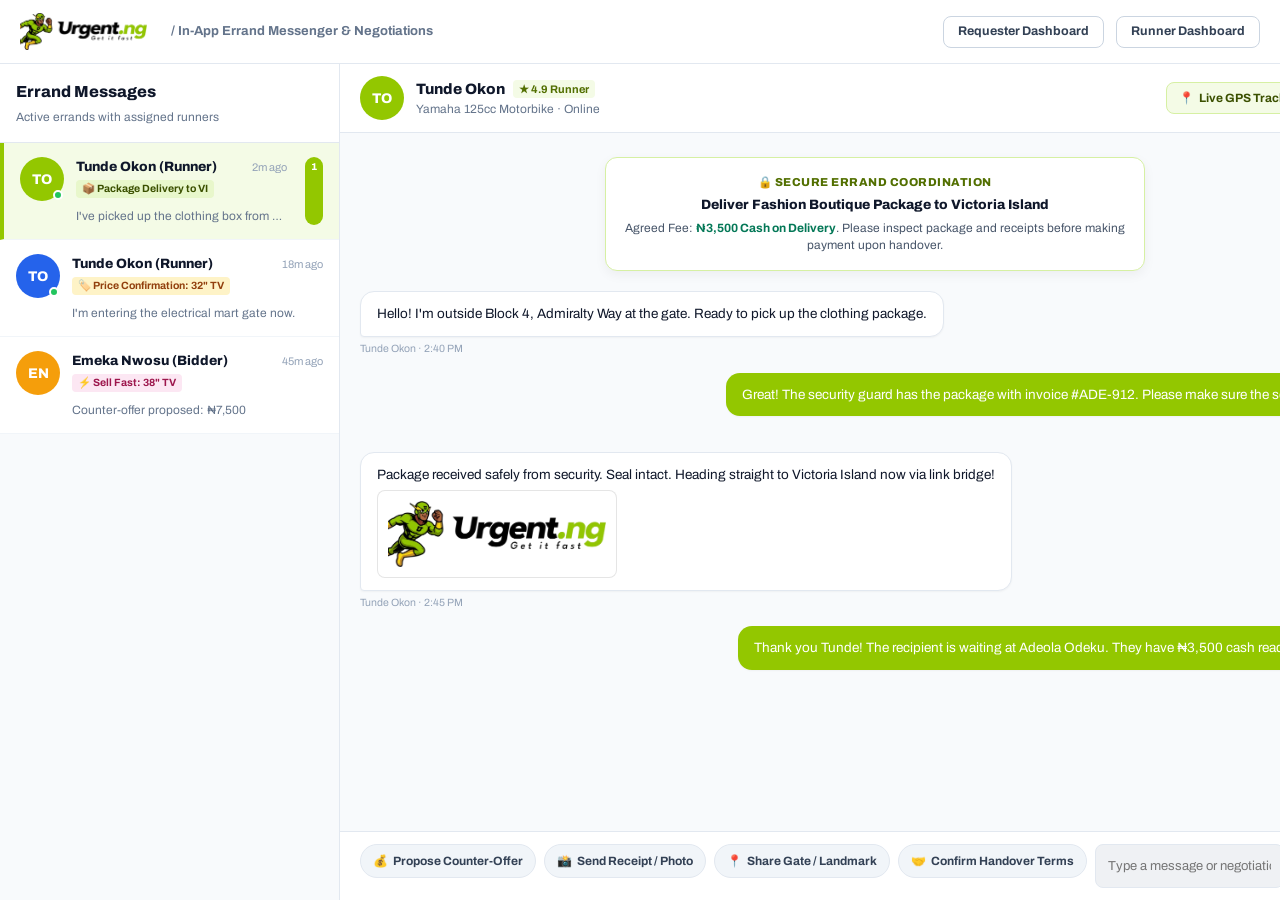
==== chat.html @ 6aa28e44 "feat(phase-3): implement in-app errand chat, counter-offers negotiation, and sponsored boost monetiz" ====
<!DOCTYPE html>
<html lang="en">
<head>
  <meta charset="UTF-8">
  <meta name="viewport" content="width=device-width, initial-scale=1.0">
  <title>Errand Chat & Negotiations — Urgent.ng | Contextual Messaging</title>
  <meta name="description" content="In-app messaging between requesters and verified runners for price agreements, counter-offers, receipt sharing, and secure coordination.">
  <link rel="preconnect" href="https://fonts.googleapis.com">
  <link rel="preconnect" href="https://fonts.gstatic.com" crossorigin>
  <link href="https://fonts.googleapis.com/css2?family=Archivo:ital,wght@0,300;0,400;0,500;0,600;0,700;0,800;1,400;1,600&display=swap" rel="stylesheet">
  <link rel="stylesheet" href="styles.css?v=2.5">
  <link rel="icon" type="image/svg+xml" href="favicon.svg">
  <link rel="alternate icon" type="image/x-icon" href="favicon.ico">
  <style>
    body {
      background-color: #f1f5f9;
      min-height: 100vh;
      display: flex;
      flex-direction: column;
      font-family: var(--font-family-primary, 'Archivo', sans-serif);
      color: #0f172a;
      overflow: hidden;
    }

    /* Top Nav */
    .chat-nav-header {
      background: #ffffff;
      border-bottom: 1px solid #e2e8f0;
      height: 64px;
      display: flex;
      align-items: center;
      padding: 0 20px;
      justify-content: space-between;
      flex-shrink: 0;
      z-index: 50;
    }

    /* Main Chat Layout */
    .chat-layout {
      display: grid;
      grid-template-columns: 340px 1fr 340px;
      height: calc(100vh - 64px);
      background: #ffffff;
      overflow: hidden;
    }

    @media (max-width: 1100px) {
      .chat-layout {
        grid-template-columns: 320px 1fr;
      }
      .chat-detail-sidebar {
        display: none;
      }
    }

    @media (max-width: 768px) {
      .chat-layout {
        grid-template-columns: 1fr;
      }
      .chat-conv-sidebar {
        display: none;
      }
      .chat-conv-sidebar.mobile-open {
        display: flex;
        position: fixed;
        inset: 64px 0 0 0;
        z-index: 100;
        background: #ffffff;
      }
    }

    /* Left Sidebar: Conversations */
    .chat-conv-sidebar {
      border-right: 1px solid #e2e8f0;
      background: #f8fafc;
      display: flex;
      flex-direction: column;
      overflow-y: auto;
    }
    .conv-header {
      padding: 16px;
      border-bottom: 1px solid #e2e8f0;
      background: #ffffff;
    }
    .conv-item {
      padding: 14px 16px;
      border-bottom: 1px solid #f1f5f9;
      cursor: pointer;
      display: flex;
      gap: 12px;
      transition: background 0.15s ease;
      background: #ffffff;
      position: relative;
    }
    .conv-item:hover {
      background: #f8fafc;
    }
    .conv-item.active {
      background: #f4fbe6;
      border-left: 4px solid #93c700;
    }
    .conv-avatar {
      width: 44px;
      height: 44px;
      border-radius: 50%;
      background: #93c700;
      color: #ffffff;
      font-weight: 800;
      font-size: 14px;
      display: flex;
      align-items: center;
      justify-content: center;
      flex-shrink: 0;
      position: relative;
    }
    .conv-online-dot {
      position: absolute;
      bottom: 1px;
      right: 1px;
      width: 10px;
      height: 10px;
      border-radius: 50%;
      background: #22c55e;
      border: 2px solid #ffffff;
    }
    .conv-info {
      flex: 1;
      min-width: 0;
    }
    .conv-top-row {
      display: flex;
      align-items: center;
      justify-content: space-between;
      margin-bottom: 3px;
    }
    .conv-name {
      font-size: 13.5px;
      font-weight: 800;
      color: #0f172a;
    }
    .conv-time {
      font-size: 11px;
      color: #94a3b8;
    }
    .conv-errand-badge {
      font-size: 10.5px;
      color: #3b5000;
      background: #e8f7cb;
      font-weight: 700;
      padding: 1px 6px;
      border-radius: 4px;
      display: inline-block;
      margin-bottom: 3px;
      max-width: 100%;
      white-space: nowrap;
      overflow: hidden;
      text-overflow: ellipsis;
    }
    .conv-preview {
      font-size: 12px;
      color: #64748b;
      white-space: nowrap;
      overflow: hidden;
      text-overflow: ellipsis;
    }
    .conv-unread-pill {
      background: #93c700;
      color: #ffffff;
      font-size: 10px;
      font-weight: 800;
      padding: 2px 6px;
      border-radius: 999px;
      margin-left: 6px;
    }

    /* Center Column: Active Chat Feed */
    .chat-feed-col {
      display: flex;
      flex-direction: column;
      height: 100%;
      background: #ffffff;
      position: relative;
    }
    .chat-feed-header {
      padding: 12px 20px;
      border-bottom: 1px solid #e2e8f0;
      display: flex;
      align-items: center;
      justify-content: space-between;
      background: #ffffff;
      flex-shrink: 0;
    }
    .chat-user-header {
      display: flex;
      align-items: center;
      gap: 12px;
    }

    .chat-messages-scroll {
      flex: 1;
      padding: 20px;
      overflow-y: auto;
      display: flex;
      flex-direction: column;
      gap: 16px;
      background: #f8fafc;
    }

    /* Message Bubbles */
    .msg-group {
      display: flex;
      flex-direction: column;
      max-width: 72%;
    }
    .msg-group.incoming {
      align-self: flex-start;
    }
    .msg-group.outgoing {
      align-self: flex-end;
    }
    .msg-bubble {
      padding: 12px 16px;
      border-radius: 14px;
      font-size: 13.5px;
      line-height: 1.45;
      position: relative;
      box-shadow: 0 1px 2px rgba(0,0,0,0.04);
    }
    .msg-group.incoming .msg-bubble {
      background: #ffffff;
      color: #0f172a;
      border: 1px solid #e2e8f0;
      border-bottom-left-radius: 4px;
    }
    .msg-group.outgoing .msg-bubble {
      background: #93c700;
      color: #ffffff;
      border-bottom-right-radius: 4px;
    }
    .msg-meta {
      font-size: 10.5px;
      color: #94a3b8;
      margin-top: 4px;
      display: flex;
      align-items: center;
      gap: 4px;
    }
    .msg-group.outgoing .msg-meta {
      align-self: flex-end;
      color: #64748b;
    }

    /* Special Chat Cards: Price Agreement / Counter Offer */
    .chat-action-card {
      background: #ffffff;
      border: 1.5px solid #d6f0a3;
      border-radius: 12px;
      padding: 16px;
      box-shadow: 0 4px 12px rgba(0,0,0,0.05);
      margin: 4px 0;
    }
    .counter-offer-box {
      background: #fffbeb;
      border: 1.5px solid #fde68a;
      border-radius: 12px;
      padding: 16px;
      margin: 4px 0;
    }

    /* Image Attachment */
    .chat-img-attachment {
      max-width: 240px;
      border-radius: 8px;
      cursor: pointer;
      margin-top: 6px;
      border: 1px solid rgba(0,0,0,0.1);
    }

    /* Chat Input Bar */
    .chat-input-bar {
      border-top: 1px solid #e2e8f0;
      padding: 12px 20px;
      background: #ffffff;
      flex-shrink: 0;
    }
    .quick-actions-bar {
      display: flex;
      gap: 8px;
      margin-bottom: 8px;
      overflow-x: auto;
      padding-bottom: 2px;
    }
    .quick-chip-btn {
      background: #f1f5f9;
      border: 1px solid #e2e8f0;
      padding: 5px 12px;
      border-radius: 999px;
      font-size: 12px;
      font-weight: 700;
      color: #334155;
      cursor: pointer;
      display: inline-flex;
      align-items: center;
      gap: 5px;
      white-space: nowrap;
      transition: all 0.15s ease;
      font-family: inherit;
    }
    .quick-chip-btn:hover {
      background: #e8f7cb;
      color: #3b5000;
      border-color: #d6f0a3;
    }
    .input-compose-row {
      display: flex;
      align-items: center;
      gap: 10px;
    }
    .chat-text-input {
      flex: 1;
      height: 44px;
      background: #f8fafc;
      border: 1px solid #e2e8f0;
      border-radius: 10px;
      padding: 0 16px;
      font-size: 13.5px;
      outline: none;
      font-family: inherit;
      color: #0f172a;
    }
    .chat-text-input:focus {
      border-color: #93c700;
      background: #ffffff;
    }
    .chat-send-btn {
      height: 44px;
      padding: 0 18px;
      background: #93c700;
      color: #ffffff;
      border: none;
      border-radius: 10px;
      font-weight: 800;
      font-size: 14px;
      cursor: pointer;
      display: flex;
      align-items: center;
      gap: 6px;
    }

    /* Right Column: Errand Details Drawer */
    .chat-detail-sidebar {
      border-left: 1px solid #e2e8f0;
      background: #ffffff;
      padding: 20px;
      overflow-y: auto;
      display: flex;
      flex-direction: column;
      gap: 18px;
    }

    /* Modals */
    .c-modal-backdrop {
      position: fixed;
      top: 0; left: 0;
      width: 100vw; height: 100vh;
      background: rgba(15, 23, 42, 0.65);
      backdrop-filter: blur(4px);
      display: none;
      align-items: center;
      justify-content: center;
      z-index: 1000;
      padding: 16px;
    }
    .c-modal-backdrop.active {
      display: flex;
    }
    .c-modal-dialog {
      background: #ffffff;
      border-radius: 16px;
      width: 100%;
      max-width: 480px;
      padding: 26px;
      box-shadow: 0 25px 50px -12px rgba(0, 0, 0, 0.25);
      animation: modalFadeIn 0.2s ease;
    }
    @keyframes modalFadeIn {
      from { opacity: 0; transform: translateY(12px) scale(0.98); }
      to { opacity: 1; transform: translateY(0) scale(1); }
    }

    /* Toast */
    .toast-box {
      position: fixed;
      bottom: 24px; right: 24px;
      background: #0f172a;
      color: #ffffff;
      padding: 14px 20px;
      border-radius: 10px;
      box-shadow: 0 10px 25px rgba(0,0,0,0.2);
      font-size: 13.5px;
      font-weight: 600;
      z-index: 2000;
      display: none;
      align-items: center;
      gap: 10px;
    }
    .toast-box.show { display: flex; }
  </style>
</head>
<body>

  <!-- ================= TOP HEADER ================= -->
  <header class="chat-nav-header">
    <div style="display:flex; align-items:center; gap:24px;">
      <a href="index.html" class="brand-logo" style="text-decoration:none; display:flex; align-items:center;">
        <img src="assets/logo.png" alt="Urgent.ng - Get it fast" class="brand-logo-img" style="height:38px; max-width:150px; object-fit:contain;">
      </a>
      <span style="font-size:13px; font-weight:700; color:#64748b;" class="hide-mobile">
        / In-App Errand Messenger & Negotiations
      </span>
    </div>

    <div style="display:flex; align-items:center; gap:12px;">
      <a href="requester-dashboard.html" class="btn btn-secondary btn-sm" style="background:#ffffff; border:1px solid #cbd5e1; color:#334155; padding:7px 14px; border-radius:8px; font-weight:700; text-decoration:none; font-size:12.5px;">
        Requester Dashboard
      </a>
      <a href="runner-dashboard.html" class="btn btn-secondary btn-sm" style="background:#ffffff; border:1px solid #cbd5e1; color:#334155; padding:7px 14px; border-radius:8px; font-weight:700; text-decoration:none; font-size:12.5px;">
        Runner Dashboard
      </a>
    </div>
  </header>

  <!-- ================= MAIN CHAT LAYOUT ================= -->
  <div class="chat-layout">
    
    <!-- LEFT SIDEBAR: CONVERSATION LIST -->
    <aside class="chat-conv-sidebar" id="convSidebar">
      <div class="conv-header">
        <h2 style="font-size:16px; font-weight:800; color:#0f172a; margin:0 0 4px;">Errand Messages</h2>
        <div style="font-size:12px; color:#64748b;">Active errands with assigned runners</div>
      </div>

      <!-- Conv 1 (Active Delivery) -->
      <div class="conv-item active" onclick="switchConversation(1, this)">
        <div class="conv-avatar">
          TO
          <span class="conv-online-dot"></span>
        </div>
        <div class="conv-info">
          <div class="conv-top-row">
            <span class="conv-name">Tunde Okon (Runner)</span>
            <span class="conv-time">2m ago</span>
          </div>
          <div class="conv-errand-badge">📦 Package Delivery to VI</div>
          <div class="conv-preview">I've picked up the clothing box from Admiralty Way.</div>
        </div>
        <span class="conv-unread-pill">1</span>
      </div>

      <!-- Conv 2 (Price Confirmation) -->
      <div class="conv-item" onclick="switchConversation(2, this)">
        <div class="conv-avatar" style="background:#2563eb;">
          TO
          <span class="conv-online-dot"></span>
        </div>
        <div class="conv-info">
          <div class="conv-top-row">
            <span class="conv-name">Tunde Okon (Runner)</span>
            <span class="conv-time">18m ago</span>
          </div>
          <div class="conv-errand-badge" style="background:#fef3c7; color:#92400e;">🏷️ Price Confirmation: 32" TV</div>
          <div class="conv-preview">I'm entering the electrical mart gate now.</div>
        </div>
      </div>

      <!-- Conv 3 (Sell Fast Negotiation) -->
      <div class="conv-item" onclick="switchConversation(3, this)">
        <div class="conv-avatar" style="background:#f59e0b;">
          EN
        </div>
        <div class="conv-info">
          <div class="conv-top-row">
            <span class="conv-name">Emeka Nwosu (Bidder)</span>
            <span class="conv-time">45m ago</span>
          </div>
          <div class="conv-errand-badge" style="background:#fce7f3; color:#9d174d;">⚡ Sell Fast: 38" TV</div>
          <div class="conv-preview">Counter-offer proposed: ₦7,500</div>
        </div>
      </div>
    </aside>

    <!-- CENTER COLUMN: ACTIVE CHAT THREAD -->
    <section class="chat-feed-col">
      <!-- Chat Header -->
      <div class="chat-feed-header">
        <div class="chat-user-header">
          <div class="conv-avatar" id="activeChatAvatar">TO</div>
          <div>
            <div style="display:flex; align-items:center; gap:8px;">
              <h3 style="font-size:15px; font-weight:800; color:#0f172a; margin:0;" id="activeChatName">Tunde Okon</h3>
              <span style="font-size:11px; background:#f4fbe6; color:#526f00; font-weight:700; padding:1px 6px; border-radius:4px;">★ 4.9 Runner</span>
            </div>
            <div style="font-size:12px; color:#64748b;" id="activeChatSub">Yamaha 125cc Motorbike · Online</div>
          </div>
        </div>

        <div style="display:flex; align-items:center; gap:8px;">
          <a href="track-errand.html?id=URG-8492-LG&title=Deliver%20Fashion%20Boutique%20Package" target="_blank" class="btn btn-secondary btn-sm" style="background:#f4fbe6; border:1px solid #d6f0a3; color:#3b5000; padding:6px 12px; border-radius:8px; font-size:12px; font-weight:700; text-decoration:none; display:flex; align-items:center; gap:5px;">
            <span>📍</span> Live GPS Tracking
          </a>
          <a href="tel:08085559182" class="btn btn-secondary btn-sm" style="background:#ffffff; border:1px solid #cbd5e1; color:#0f172a; padding:6px 12px; border-radius:8px; font-size:12px; font-weight:700; text-decoration:none;">
            📞 Call
          </a>
        </div>
      </div>

      <!-- Messages Stream -->
      <div class="chat-messages-scroll" id="chatMessagesStream">
        
        <!-- System Welcome & Terms Card -->
        <div class="chat-action-card" style="align-self:center; width:100%; max-width:540px; text-align:center;">
          <div style="font-size:11.5px; font-weight:800; text-transform:uppercase; color:#526f00; letter-spacing:0.5px; margin-bottom:4px;">
            🔒 Secure Errand Coordination
          </div>
          <div style="font-size:13.5px; font-weight:800; color:#0f172a; margin-bottom:4px;" id="streamErrandTitle">
            Deliver Fashion Boutique Package to Victoria Island
          </div>
          <div style="font-size:12px; color:#475569; line-height:1.45;">
            Agreed Fee: <strong style="color:#047857;">₦3,500 Cash on Delivery</strong>. Please inspect package and receipts before making payment upon handover.
          </div>
        </div>

        <!-- Incoming Message -->
        <div class="msg-group incoming">
          <div class="msg-bubble">
            Hello! I'm outside Block 4, Admiralty Way at the gate. Ready to pick up the clothing package.
          </div>
          <span class="msg-meta">Tunde Okon · 2:40 PM</span>
        </div>

        <!-- Outgoing Message -->
        <div class="msg-group outgoing">
          <div class="msg-bubble">
            Great! The security guard has the package with invoice #ADE-912. Please make sure the seal isn't broken.
          </div>
          <span class="msg-meta">You · 2:42 PM · ✓✓</span>
        </div>

        <!-- Incoming Photo Proof Message -->
        <div class="msg-group incoming">
          <div class="msg-bubble">
            Package received safely from security. Seal intact. Heading straight to Victoria Island now via link bridge!
            <br>
            <img src="assets/logo.png" alt="Package proof" class="chat-img-attachment" style="background:#ffffff; padding:10px;" onclick="showToast('Viewing verified item photo proof')">
          </div>
          <span class="msg-meta">Tunde Okon · 2:45 PM</span>
        </div>

        <!-- Outgoing Confirmation -->
        <div class="msg-group outgoing">
          <div class="msg-bubble">
            Thank you Tunde! The recipient is waiting at Adeola Odeku. They have ₦3,500 cash ready for handover.
          </div>
          <span class="msg-meta">You · 2:46 PM · ✓✓</span>
        </div>

      </div>

      <!-- Input Bar & Quick Actions -->
      <div class="chat-input-bar">
        <div class="quick-actions-bar">
          <button type="button" class="quick-chip-btn" onclick="openCounterOfferModal()">
            <span>💰</span> Propose Counter-Offer
          </button>
          <button type="button" class="quick-chip-btn" onclick="sendQuickPhoto()">
            <span>📸</span> Send Receipt / Photo
          </button>
          <button type="button" class="quick-chip-btn" onclick="sendQuickLocation()">
            <span>📍</span> Share Gate / Landmark
          </button>
          <button type="button" class="quick-chip-btn" onclick="sendDirectPaymentTerms()">
            <span>🤝</span> Confirm Handover Terms
          </button>
        </div>

        <form class="input-compose-row" onsubmit="handleSendMessage(event)">
          <input type="text" id="chatTextInput" class="chat-text-input" placeholder="Type a message or negotiation note..." autocomplete="off">
          <button type="submit" class="chat-send-btn">
            <span>Send</span>
            <svg width="16" height="16" viewBox="0 0 24 24" fill="none" stroke="currentColor" stroke-width="2.5"><line x1="22" y1="2" x2="11" y2="13"></line><polygon points="22 2 15 22 11 13 2 9 22 2"></polygon></svg>
          </button>
        </form>
      </div>
    </section>

    <!-- RIGHT COLUMN: ERRAND DETAILS DRAWER -->
    <aside class="chat-detail-sidebar">
      <div>
        <div style="font-size:11px; font-weight:800; text-transform:uppercase; color:#94a3b8; letter-spacing:0.5px; margin-bottom:4px;">Errand Specifications</div>
        <h4 style="font-size:15px; font-weight:800; color:#0f172a; margin:0 0 10px;" id="sidebarErrandTitle">
          Deliver Fashion Boutique Package
        </h4>
        <div style="background:#f8fafc; border:1px solid #e2e8f0; border-radius:10px; padding:12px; font-size:12.5px; display:flex; flex-direction:column; gap:6px;">
          <div><strong>Origin:</strong> Block 4, Admiralty Way, Lekki 1</div>
          <div><strong>Destination:</strong> Adeola Odeku St, Victoria Island</div>
          <div><strong>Agreed Payout:</strong> <span style="color:#047857; font-weight:800;">₦3,500</span></div>
        </div>
      </div>

      <!-- Runner Safety Info -->
      <div style="background:#f4fbe6; border:1px solid #d6f0a3; border-radius:10px; padding:14px; font-size:12.5px; color:#3b5000;">
        <div style="font-weight:800; margin-bottom:4px;">🛡️ Runner Verification</div>
        <div>• Government ID Verified (NIN)</div>
        <div>• Live Facial Liveness Confirmed</div>
        <div>• Yamaha 125cc (Plate: KJA-482-XY)</div>
      </div>

      <!-- Direct Handover Terms -->
      <div style="border-top:1px solid #f1f5f9; padding-top:14px;">
        <h5 style="font-size:13px; font-weight:800; color:#0f172a; margin:0 0 6px;">Handover Checklist</h5>
        <ul style="font-size:12px; color:#475569; margin:0 0 16px; padding-left:16px; line-height:1.5;">
          <li>Inspect merchandise packaging</li>
          <li>Confirm item matches requester instructions</li>
          <li>Pay cash or transfer upon physical handover</li>
        </ul>

        <a href="requester-dashboard.html" class="btn btn-primary btn-block" style="background:#93c700; color:#ffffff; border:none; padding:10px; border-radius:8px; font-weight:800; font-size:13px; text-decoration:none; text-align:center;">
          Confirm Handover on Dashboard ➔
        </a>
      </div>
    </aside>

  </div>

  <!-- ================= COUNTER-OFFER MODAL ================= -->
  <div class="c-modal-backdrop" id="counterModalBackdrop" onclick="closeCounterModal(event)">
    <div class="c-modal-dialog" onclick="event.stopPropagation()">
      <div style="display:flex; justify-content:space-between; align-items:center; margin-bottom:14px;">
        <h3 style="font-size:17px; font-weight:800; color:#0f172a; margin:0;">Propose Counter-Offer</h3>
        <button type="button" onclick="closeCounterModal()" style="font-size:22px; color:#94a3b8; background:none; border:none; cursor:pointer;">&times;</button>
      </div>

      <p style="font-size:13px; color:#64748b; margin:0 0 16px;">
        Negotiate errand price with the runner. If accepted, the errand terms will be updated automatically.
      </p>

      <form onsubmit="submitCounterOffer(event)" style="display:flex; flex-direction:column; gap:14px;">
        <div>
          <label style="font-size:12px; font-weight:700; color:#1e293b; display:block; margin-bottom:6px;">Your Proposed Counter Price (₦) <span class="req">*</span></label>
          <input type="number" id="counterPriceInput" class="instant-input" value="3000" min="500" step="100" required>
        </div>

        <div>
          <label style="font-size:12px; font-weight:700; color:#1e293b; display:block; margin-bottom:6px;">Negotiation Note to Runner</label>
          <textarea id="counterNoteInput" class="instant-textarea" placeholder="e.g. Can we agree on ₦3,000 if pickup is delayed by 15 mins?..." rows="2"></textarea>
        </div>

        <button type="submit" class="btn btn-primary btn-block" style="background:#93c700; color:#ffffff; border:none; padding:12px; border-radius:8px; font-weight:800; font-size:14px; cursor:pointer;">
          Send Counter-Offer to Runner ➔
        </button>
      </form>
    </div>
  </div>

  <!-- Toast -->
  <div class="toast-box" id="chatToast">
    <span id="toastIcon">✓</span>
    <span id="toastMsg">Action completed successfully</span>
  </div>

  <!-- ================= SCRIPTS ================= -->
  <script>
    const convData = {
      1: {
        name: "Tunde Okon",
        avatar: "TO",
        sub: "Yamaha 125cc Motorbike · Online",
        errandTitle: "Deliver Fashion Boutique Package to Victoria Island",
        origin: "Block 4, Admiralty Way, Lekki 1",
        dest: "Adeola Odeku St, Victoria Island",
        price: "₦3,500"
      },
      2: {
        name: "Tunde Okon",
        avatar: "TO",
        sub: "At Alaba Market · Online",
        errandTitle: "Confirm price of 32 inche tv in Alaba market",
        origin: "Alaba International Market",
        dest: "Surulere, Lagos",
        price: "₦4,500"
      },
      3: {
        name: "Emeka Nwosu",
        avatar: "EN",
        sub: "Computer Village Specialist · Online",
        errandTitle: "Sell my flate screen 38 inches tv",
        origin: "Otigba Street, Ikeja",
        dest: "Magodo Phase 2",
        price: "₦8,000"
      }
    };

    function showToast(message, isSuccess = true) {
      const toast = document.getElementById('chatToast');
      const toastMsg = document.getElementById('toastMsg');
      const toastIcon = document.getElementById('toastIcon');
      toastMsg.textContent = message;
      toastIcon.textContent = isSuccess ? '✓' : 'ℹ️';
      toast.classList.add('show');
      setTimeout(() => {
        toast.classList.remove('show');
      }, 3500);
    }

    function switchConversation(id, element) {
      document.querySelectorAll('.conv-item').forEach(el => el.classList.remove('active'));
      if (element) element.classList.add('active');

      const data = convData[id];
      if (data) {
        document.getElementById('activeChatName').textContent = data.name;
        document.getElementById('activeChatAvatar').textContent = data.avatar;
        document.getElementById('activeChatSub').textContent = data.sub;
        document.getElementById('streamErrandTitle').textContent = data.errandTitle;
        document.getElementById('sidebarErrandTitle').textContent = data.errandTitle;
        showToast(`Switched conversation to: ${data.name}`);
      }
    }

    function handleSendMessage(e) {
      e.preventDefault();
      const input = document.getElementById('chatTextInput');
      const text = input.value.trim();
      if (!text) return;

      appendMessage(text, 'outgoing');
      input.value = '';

      // Auto reply simulation after 1.5 seconds
      setTimeout(() => {
        const replies = [
          "Noted! On it right away.",
          "Confirmed, I'll update you as soon as I arrive.",
          "Received! Thank you for the update.",
          "Understood, heading over to the drop-off now."
        ];
        const randomReply = replies[Math.floor(Math.random() * replies.length)];
        appendMessage(randomReply, 'incoming');
      }, 1500);
    }

    function appendMessage(text, type) {
      const stream = document.getElementById('chatMessagesStream');
      const group = document.createElement('div');
      group.className = 'msg-group ' + type;
      const now = new Date();
      const timeStr = now.toLocaleTimeString([], { hour: '2-digit', minute: '2-digit' });

      group.innerHTML = `
        <div class="msg-bubble">${text}</div>
        <span class="msg-meta">${type === 'outgoing' ? 'You' : 'Runner'} · ${timeStr} ${type === 'outgoing' ? '· ✓✓' : ''}</span>
      `;
      stream.appendChild(group);
      stream.scrollTop = stream.scrollHeight;
    }

    function sendQuickPhoto() {
      appendMessage("📸 [Photo Attachment]: Verified physical condition & store invoice captured.", 'outgoing');
      showToast('Photo proof sent to runner stream!');
    }

    function sendQuickLocation() {
      appendMessage("📍 [Landmark]: Salvation Bus Stop, by the white pharmacy building opposite total station.", 'outgoing');
      showToast('Landmark sent to runner!');
    }

    function sendDirectPaymentTerms() {
      const stream = document.getElementById('chatMessagesStream');
      const card = document.createElement('div');
      card.className = 'chat-action-card';
      card.style.alignSelf = 'center';
      card.style.width = '100%';
      card.style.maxWidth = '500px';
      card.innerHTML = `
        <div style="font-weight:800; color:#047857; margin-bottom:4px;">🤝 Agreed Direct Handover Terms</div>
        <div style="font-size:13px; color:#1e293b;">
          Agreed Payout: <strong>₦3,500</strong>. Recipient will verify package and pay directly upon physical handover.
        </div>
      `;
      stream.appendChild(card);
      stream.scrollTop = stream.scrollHeight;
      showToast('Handover payment terms confirmed in chat!');
    }

    // Counter-Offer Modal
    function openCounterOfferModal() {
      document.getElementById('counterModalBackdrop').classList.add('active');
    }
    function closeCounterModal(e) {
      if (e && e.target !== e.currentTarget && e.target.tagName !== 'BUTTON') return;
      document.getElementById('counterModalBackdrop').classList.remove('active');
    }

    function submitCounterOffer(e) {
      e.preventDefault();
      const price = document.getElementById('counterPriceInput').value;
      const note = document.getElementById('counterNoteInput').value.trim() || 'Proposed counter-offer.';
      closeCounterModal();

      const stream = document.getElementById('chatMessagesStream');
      const card = document.createElement('div');
      card.className = 'counter-offer-box';
      card.style.alignSelf = 'center';
      card.style.width = '100%';
      card.style.maxWidth = '500px';
      card.innerHTML = `
        <div style="font-weight:800; color:#92400e; margin-bottom:4px;">💰 Proposed Counter-Offer: ₦${Number(price).toLocaleString()}</div>
        <div style="font-size:13px; color:#451a03; margin-bottom:8px;">"${note}"</div>
        <div style="display:flex; gap:8px; justify-content:flex-end;">
          <button class="btn btn-secondary btn-sm" onclick="this.parentElement.innerHTML='<span style=\\'color:#ef4444; font-weight:700;\\'>Declined</span>'" style="background:#ffffff; border:1px solid #cbd5e1; padding:4px 10px; border-radius:6px; font-size:11.5px; cursor:pointer;">Decline</button>
          <button class="btn btn-primary btn-sm" onclick="this.parentElement.innerHTML='<span style=\\'color:#047857; font-weight:800;\\'>✓ Agreed at ₦${Number(price).toLocaleString()}</span>'; showToast('Counter-offer accepted! Terms updated.')" style="background:#93c700; color:#ffffff; border:none; padding:4px 14px; border-radius:6px; font-weight:800; font-size:11.5px; cursor:pointer;">Accept Counter</button>
        </div>
      `;
      stream.appendChild(card);
      stream.scrollTop = stream.scrollHeight;
      showToast(`Counter-offer of ₦${Number(price).toLocaleString()} proposed in chat!`);
    }
  </script>
</body>
</html>
---- styles.css ----
/* ============================================================
   URGENT.NG — STYLESHEET (CN DESIGN SYSTEM ARCHITECTURE)
   Based on CN Design System tokens (Archivo, #a6d445, #1B2330)
   ============================================================ */

:root {
  /* CN GREEN (PRIMARY BRAND) */
  --cn-green-50: #f4fbe6;
  --cn-green-100: #e8f7cb;
  --cn-green-200: #d6f0a3;
  --cn-green-300: #bbe770;
  --cn-green-400: #b8e255;
  --cn-green-500: #93c700;
  --cn-green-600: #80ad00;
  --cn-green-700: #668a00;
  --cn-green-800: #526f00;
  --cn-green-900: #3b5000;

  /* CN YELLOW / AMBER */
  --cn-yellow-light: #fffbee;
  --cn-yellow-light-hover: #fef7db;
  --cn-yellow-light-active: #fcedbb;
  --cn-yellow-normal: #e28a2a;
  --cn-yellow-normal-hover: #d07718;
  --cn-yellow-normal-active: #b96710;
  --cn-yellow-dark: #ab6216;
  --cn-yellow-dark-hover: #8f4f0e;
  --cn-yellow-dark-active: #743e09;
  --cn-yellow-darker: #592e03;

  /* CN BLUE / SLATE (NEUTRALS & TYPOGRAPHY) */
  --cn-blue-50: #eff1f4;
  --cn-blue-100: #e1e6ec;
  --cn-blue-200: #c5ced9;
  --cn-blue-300: #9baac0;
  --cn-blue-400: #657996;
  --cn-blue-500: #42526b;
  --cn-blue-600: #2d394d;
  --cn-blue-700: #1b2330;
  --cn-blue-800: #10151f;
  --cn-blue-900: #0a0e14;

  /* SURFACES & WHITES */
  --cn-white: #ffffff;
  --cn-white-50: #fbfbfb;
  --cn-white-100: #f7f7f7;
  --cn-white-200: #f4f4f4;
  --cn-white-300: #eeeeee;
  --cn-white-400: #e6e6e6;
  --cn-white-500: #dadada;

  /* SEMANTIC FEEDBACK */
  --feedback-success: #16a34a;
  --feedback-success-bg: #f0fdf4;
  --feedback-success-border: #bbf7d0;
  --feedback-error: #dc2626;
  --feedback-error-bg: #fef2f2;
  --feedback-error-border: #fecaca;
  --feedback-warning: #e28a2a;
  --feedback-warning-bg: #fffbee;
  --feedback-warning-border: #fcedbb;
  --feedback-info: #2563eb;
  --feedback-info-bg: #eff6ff;
  --feedback-info-border: #bfdbfe;

  /* TYPOGRAPHY */
  --font-family-primary: 'Archivo', -apple-system, BlinkMacSystemFont, 'Segoe UI', Roboto, sans-serif;

  /* ELEVATION & SHADOWS */
  --elevation-none: none;
  --elevation-xs: 0px 1px 3px 0px rgba(0, 0, 0, 0.08);
  --elevation-sm: 0px 2px 8px -2px rgba(0, 0, 0, 0.06);
  --elevation-md: 0px 4px 14px -2px rgba(0, 0, 0, 0.10);
  --elevation-lg: 0px 8px 24px -4px rgba(0, 0, 0, 0.12), 0px 0px 2px 0px rgba(0, 0, 0, 0.04);
  --elevation-xl: 0px 12px 36px -4px rgba(0, 0, 0, 0.16);

  /* BASE-4 SPACING SCALE */
  --space-2xs: 4px;
  --space-xs: 8px;
  --space-sm: 12px;
  --space-md: 16px;
  --space-lg: 20px;
  --space-xl: 24px;
  --space-2xl: 32px;
  --space-3xl: 40px;
  --space-4xl: 48px;
  --space-5xl: 64px;
  --space-6xl: 80px;

  /* BORDER RADIUS */
  --radius-sm: 4px;
  --radius-md: 8px;
  --radius-lg: 12px;
  --radius-xl: 16px;
  --radius-full: 9999px;

  /* TRANSITIONS */
  --transition-fast: 150ms cubic-bezier(0.4, 0, 0.2, 1);
  --transition-normal: 250ms cubic-bezier(0.4, 0, 0.2, 1);
}

/* ============================================================
   GLOBAL RESET & FOUNDATIONS
   ============================================================ */
*, *::before, *::after {
  box-sizing: border-box;
  margin: 0;
  padding: 0;
}

html {
  font-family: var(--font-family-primary);
  color: var(--cn-blue-700);
  background-color: #f8fafc;
  scroll-behavior: smooth;
  -webkit-font-smoothing: antialiased;
}

body {
  font-size: 14px;
  line-height: 1.5;
  min-height: 100vh;
  position: relative;
  overflow-x: hidden;
}

a {
  color: inherit;
  text-decoration: none;
}

button, input, select, textarea {
  font-family: inherit;
}

button {
  cursor: pointer;
  border: none;
  background: none;
}

input, select, textarea {
  border: none;
  outline: none;
}

img {
  max-width: 100%;
  display: block;
}

.container {
  width: 100%;
  max-width: 1280px;
  margin: 0 auto;
  padding-left: var(--space-xl);
  padding-right: var(--space-xl);
}

.text-center {
  text-align: center;
}

/* ============================================================
   BUTTONS (CN DESIGN SYSTEM HIERARCHY)
   ============================================================ */
.btn {
  display: inline-flex;
  align-items: center;
  justify-content: center;
  gap: var(--space-xs);
  font-weight: 600;
  border-radius: var(--radius-md);
  transition: all var(--transition-fast);
  white-space: nowrap;
  border: none;
  cursor: pointer;
}

.btn-sm {
  height: 32px;
  font-size: 13px;
  padding: 6px 12px;
}

.btn-md {
  height: 40px;
  font-size: 14px;
  padding: 10px 18px;
}

.btn-lg {
  height: 48px;
  font-size: 15px;
  padding: 12px 24px;
}

.btn-xl {
  height: 52px;
  font-size: 15px;
  padding: 14px 28px;
  font-weight: 700;
}

.btn-primary {
  background-color: var(--cn-green-500, #a6d445);
  color: var(--cn-blue-800, #10151f);
  font-weight: 700;
  box-shadow: 0 4px 14px rgba(166, 212, 69, 0.35);
}
.btn-primary:hover {
  background-color: var(--cn-green-600, #95c434);
  color: var(--cn-blue-900, #0a0e14);
  transform: translateY(-1px);
  box-shadow: 0 6px 18px rgba(166, 212, 69, 0.45);
}
.btn-primary:active {
  background-color: var(--cn-green-700, #84b326);
  transform: translateY(0);
}

.btn-secondary {
  background-color: var(--cn-blue-50);
  color: var(--cn-blue-700);
}
.btn-secondary:hover {
  background-color: var(--cn-blue-100);
  color: var(--cn-blue-800);
}

.btn-outline {
  background-color: transparent;
  border: 1.5px solid var(--cn-green-500);
  color: var(--cn-green-800);
  font-weight: 600;
}
.btn-outline:hover {
  background-color: var(--cn-green-50);
  border-color: var(--cn-green-600);
}

.btn-ghost {
  background-color: transparent;
  color: var(--cn-blue-600);
}
.btn-ghost:hover {
  background-color: var(--cn-blue-50);
  color: var(--cn-blue-800);
}

.btn-block {
  width: 100%;
}

/* ============================================================
   BADGES & PILLS
   ============================================================ */
.badge {
  display: inline-flex;
  align-items: center;
  gap: 4px;
  height: 22px;
  padding: 0 10px;
  border-radius: var(--radius-full);
  font-size: 11px;
  font-weight: 700;
  letter-spacing: 0.2px;
}

.badge-success, .badge-shopping {
  background-color: var(--cn-green-50, #f4fbe6);
  color: var(--cn-green-900, #3b5000);
  border: 1px solid var(--cn-green-300, #bbe770);
}

.badge-warning, .badge-document {
  background-color: var(--cn-yellow-light, #fffbee);
  color: var(--cn-yellow-dark, #ab6216);
  border: 1px solid var(--cn-yellow-light-active, #fcedbb);
}

.badge-info, .badge-delivery {
  background-color: #eff6ff;
  color: #2563eb;
  border: 1px solid #bfdbfe;
}

.badge-food {
  background-color: #fff7ed;
  color: #c2410c;
  border: 1px solid #fed7aa;
}

.badge-neutral, .badge-physical {
  background-color: var(--cn-blue-50, #eff1f4);
  color: var(--cn-blue-600, #2d394d);
  border: 1px solid var(--cn-blue-200, #c5ced9);
}

.badge-danger, .badge-error {
  background-color: #fef2f2;
  color: #dc2626;
  border: 1px solid #fecaca;
}

.badge-dot {
  width: 8px;
  height: 8px;
  border-radius: 50%;
  display: inline-block;
}

/* ============================================================
   SITE HEADER & NAVIGATION
   ============================================================ */
.site-header {
  position: sticky;
  top: 0;
  background-color: var(--cn-white);
  border-bottom: 1px solid var(--cn-blue-100);
  z-index: 100;
  transition: all var(--transition-fast);
}

.site-header.scrolled {
  box-shadow: var(--elevation-sm);
}

.header-inner {
  display: flex;
  align-items: center;
  justify-content: space-between;
  height: 68px;
  gap: var(--space-lg);
}

.brand-logo {
  display: flex;
  align-items: center;
  gap: var(--space-sm);
  text-decoration: none;
}

.logo-icon-box {
  width: 38px;
  height: 38px;
  border-radius: var(--radius-md);
  background: linear-gradient(135deg, var(--cn-green-500) 0%, var(--cn-green-600) 100%);
  display: flex;
  align-items: center;
  justify-content: center;
  box-shadow: 0 2px 8px rgba(147, 199, 0, 0.3);
}

.brand-text {
  display: flex;
  flex-direction: column;
}

.brand-name {
  font-size: 20px;
  font-weight: 800;
  color: var(--cn-blue-700);
  letter-spacing: -0.5px;
  line-height: 1.1;
}

.brand-domain {
  color: var(--cn-green-500);
}

.brand-sub {
  font-size: 10px;
  color: var(--cn-blue-400);
  font-weight: 600;
  text-transform: uppercase;
  letter-spacing: 0.5px;
}

.main-nav {
  display: flex;
  align-items: center;
}

.nav-links {
  display: flex;
  align-items: center;
  list-style: none;
  gap: var(--space-xs);
}

.nav-link {
  display: inline-flex;
  align-items: center;
  gap: 4px;
  padding: 8px 14px;
  font-size: 14px;
  font-weight: 500;
  color: var(--cn-blue-600);
  border-radius: var(--radius-md);
  transition: all var(--transition-fast);
}

.nav-link:hover, .nav-link.active {
  color: var(--cn-blue-800);
  background-color: var(--cn-blue-50);
}

.header-actions {
  display: flex;
  align-items: center;
  gap: var(--space-sm);
}

.mobile-menu-btn {
  display: none;
  padding: 8px;
  color: var(--cn-blue-700);
}

/* Mobile Drawer */
.mobile-drawer {
  position: fixed;
  top: 0;
  right: -320px;
  width: 300px;
  height: 100vh;
  background-color: var(--cn-white);
  z-index: 1000;
  box-shadow: var(--elevation-xl);
  transition: right var(--transition-normal);
  display: flex;
  flex-direction: column;
}

.mobile-drawer.open {
  right: 0;
}

.drawer-header {
  padding: var(--space-lg);
  display: flex;
  align-items: center;
  justify-content: space-between;
  border-bottom: 1px solid var(--cn-blue-100);
}

.drawer-close {
  font-size: 28px;
  line-height: 1;
  color: var(--cn-blue-500);
}

.drawer-body {
  padding: var(--space-lg);
  overflow-y: auto;
  flex: 1;
}

.drawer-links {
  list-style: none;
  display: flex;
  flex-direction: column;
  gap: var(--space-sm);
}

.drawer-links a {
  display: block;
  padding: 10px 12px;
  font-size: 15px;
  font-weight: 600;
  color: var(--cn-blue-700);
  border-radius: var(--radius-md);
}
.drawer-links a:hover {
  background-color: var(--cn-green-50);
  color: var(--cn-green-900);
}

.drawer-actions {
  margin-top: var(--space-xl);
  display: flex;
  flex-direction: column;
  gap: var(--space-sm);
}

.drawer-backdrop {
  position: fixed;
  inset: 0;
  background-color: rgba(10, 14, 20, 0.5);
  backdrop-filter: blur(4px);
  z-index: 999;
  display: none;
}
.drawer-backdrop.active {
  display: block;
}

/* ============================================================
   SECTION BLOCKS & HEADERS
   ============================================================ */
.section-block {
  padding: var(--space-5xl) 0;
  border-bottom: 1px solid var(--cn-blue-100);
}

.section-tag, .section-eyebrow, .eyebrow {
  display: inline-flex;
  align-items: center;
  justify-content: center;
  text-align: center;
  margin-left: auto;
  margin-right: auto;
  align-self: center;
  gap: var(--space-xs);
  font-size: 12px;
  font-weight: 700;
  color: var(--cn-green-600);
  text-transform: uppercase;
  letter-spacing: 0.08em;
  margin-bottom: var(--space-xs);
}

.section-title {
  font-size: 32px;
  font-weight: 800;
  color: var(--cn-blue-700);
  line-height: 1.2;
  letter-spacing: -0.5px;
  margin-bottom: var(--space-xs);
}

.section-subtitle {
  font-size: 15px;
  color: var(--cn-blue-500);
  line-height: 1.5;
}

/* ============================================================
   MODALS SYSTEM
   ============================================================ */
.modal-backdrop {
  position: fixed;
  inset: 0;
  background-color: rgba(10, 14, 20, 0.6);
  backdrop-filter: blur(4px);
  z-index: 1100;
  display: none;
  align-items: center;
  justify-content: center;
  padding: var(--space-md);
  overflow-y: auto;
  scrollbar-width: none;
  -ms-overflow-style: none;
}
.modal-backdrop::-webkit-scrollbar {
  display: none;
  width: 0;
  height: 0;
}

.modal-backdrop.open {
  display: flex;
}

.modal-dialog {
  background-color: var(--cn-white);
  border-radius: var(--radius-xl);
  box-shadow: var(--elevation-xl);
  width: 100%;
  max-width: 760px;
  max-height: 90vh;
  display: flex;
  flex-direction: column;
  position: relative;
  animation: modalEnter 200ms ease;
  overflow-y: auto;
  scrollbar-width: none;
  -ms-overflow-style: none;
}
.modal-dialog::-webkit-scrollbar {
  display: none;
  width: 0;
  height: 0;
}

@keyframes modalEnter {
  from { opacity: 0; transform: scale(0.96) translateY(10px); }
  to { opacity: 1; transform: scale(1) translateY(0); }
}

.modal-sm { max-width: 520px; }
.modal-md { max-width: 720px; }
.modal-lg { max-width: 880px; }

.modal-header {
  padding: var(--space-lg) var(--space-xl);
  border-bottom: 1px solid var(--cn-blue-100);
  display: flex;
  align-items: center;
  justify-content: space-between;
}

.modal-title {
  font-size: 20px;
  font-weight: 800;
  color: var(--cn-blue-700);
}

.modal-close-btn {
  font-size: 28px;
  line-height: 1;
  color: var(--cn-blue-400);
  transition: color var(--transition-fast);
}
.modal-close-btn:hover {
  color: var(--cn-blue-800);
}

.modal-scroll-body {
  overflow-y: auto;
  flex: 1;
}

.modal-padding {
  padding: var(--space-xl);
}

.modal-footer {
  padding: var(--space-md) var(--space-xl);
  border-top: 1px solid var(--cn-blue-100);
  display: flex;
  align-items: center;
  justify-content: flex-end;
  gap: var(--space-sm);
  background-color: var(--cn-white-50);
}

/* Form Controls */
.form-group {
  margin-bottom: var(--space-md);
}

.form-row-2 {
  display: grid;
  grid-template-columns: 1fr 1fr;
  gap: var(--space-md);
}

.form-label {
  display: block;
  font-size: 13px;
  font-weight: 600;
  color: var(--cn-blue-700);
  margin-bottom: 6px;
}

.form-input {
  width: 100%;
  height: 42px;
  padding: 0 12px;
  border: 1px solid var(--cn-blue-100);
  border-radius: var(--radius-md);
  font-size: 14px;
  color: var(--cn-blue-700);
  background-color: var(--cn-white);
  transition: all var(--transition-fast);
}

.form-input:focus {
  outline: none;
  border-color: var(--cn-green-500);
  box-shadow: 0 0 0 3px rgba(147, 199, 0, 0.2);
}

.form-textarea {
  height: auto;
  padding: 10px 12px;
  resize: vertical;
}

/* ============================================================
   FOOTER
   ============================================================ */
.site-footer {
  background-color: var(--cn-blue-800);
  color: #ffffff;
  padding-top: var(--space-5xl);
  padding-bottom: var(--space-2xl);
}

.footer-grid {
  display: grid;
  grid-template-columns: 1.5fr 1fr 1fr 1fr;
  gap: var(--space-3xl);
  margin-bottom: var(--space-4xl);
}

.footer-logo {
  margin-bottom: var(--space-md);
}

.footer-logo .brand-name {
  color: #ffffff;
}

.footer-about-text {
  font-size: 13px;
  color: var(--cn-blue-300);
  line-height: 1.6;
  margin-bottom: var(--space-lg);
}

.footer-contact-info {
  display: flex;
  flex-direction: column;
  gap: 8px;
  font-size: 13px;
  color: var(--cn-blue-200);
}

.footer-c-row {
  display: flex;
  align-items: center;
  gap: 8px;
}

.footer-col-title {
  font-size: 15px;
  font-weight: 700;
  color: #ffffff;
  margin-bottom: var(--space-md);
  letter-spacing: 0.2px;
}

.footer-links-list {
  list-style: none;
  display: flex;
  flex-direction: column;
  gap: 8px;
}

.footer-links-list a {
  font-size: 13px;
  color: var(--cn-blue-300);
  transition: color var(--transition-fast);
}
.footer-links-list a:hover {
  color: var(--cn-green-300);
}

.footer-bottom-bar {
  border-top: 1px solid rgba(255, 255, 255, 0.1);
  padding-top: var(--space-xl);
  display: flex;
  align-items: center;
  justify-content: space-between;
  font-size: 12px;
  color: var(--cn-blue-400);
  flex-wrap: wrap;
  gap: var(--space-md);
}

.footer-social-links {
  display: flex;
  align-items: center;
  gap: var(--space-md);
}

.footer-social-links a {
  color: var(--cn-blue-300);
  transition: color var(--transition-fast);
}
.footer-social-links a:hover {
  color: var(--cn-green-400);
}

/* ============================================================
   TOAST NOTIFICATIONS
   ============================================================ */
.toast-container {
  position: fixed;
  bottom: 24px;
  left: 24px;
  display: flex;
  flex-direction: column;
  gap: 8px;
  z-index: 1200;
  pointer-events: none;
}

.toast {
  pointer-events: auto;
  min-width: 280px;
  max-width: 360px;
  background-color: #ffffff;
  border: 1px solid var(--cn-blue-100);
  border-radius: var(--radius-md);
  box-shadow: var(--elevation-md);
  padding: 12px 16px;
  display: flex;
  align-items: center;
  gap: 12px;
  font-size: 13px;
  color: var(--cn-blue-700);
  animation: toastSlide 200ms ease;
  position: relative;
  overflow: hidden;
}

.toast::before {
  content: '';
  position: absolute;
  top: 0;
  left: 0;
  bottom: 0;
  width: 4px;
}

.toast.toast-success::before { background-color: var(--feedback-success); }
.toast.toast-info::before { background-color: var(--feedback-info); }
.toast.toast-warning::before { background-color: var(--feedback-warning); }

@keyframes toastSlide {
  from { transform: translateX(-20px); opacity: 0; }
  to { transform: translateX(0); opacity: 1; }
}

/* ============================================================
   RESPONSIVE BREAKPOINTS
   ============================================================ */
@media (max-width: 992px) {
  .main-nav {
    display: none;
  }
  .mobile-menu-btn {
    display: block;
  }
  .footer-grid {
    grid-template-columns: repeat(2, 1fr);
  }
  .form-row-2 {
    grid-template-columns: 1fr;
  }
}

@media (max-width: 768px) {
  .section-title {
    font-size: 26px;
  }
  .footer-grid {
    grid-template-columns: 1fr;
  }
}

/* ============================================================
   HERO SECTION (Figma Design with Full Hero Background)
   ============================================================ */
.hero-section {
  position: relative;
  background-color: #ffffff;
  background-image: url('assets/hero-bg.png');
  background-repeat: no-repeat;
  background-position: right center;
  background-size: cover;
  min-height: calc(100vh - 68px);
  min-height: calc(100dvh - 68px);
  display: flex;
  align-items: center;
  overflow: hidden;
  border-bottom: 1px solid var(--cn-blue-100);
}

.hero-container {
  width: 100%;
  max-width: 1280px;
  margin: 0 auto;
  padding: 0 var(--space-xl);
}

.hero-content {
  background: transparent;
  max-width: 540px;
  padding: 64px 0;
  display: flex;
  flex-direction: column;
  align-items: flex-start;
  text-align: left;
}

.hero-title {
  font-family: 'Archivo', -apple-system, BlinkMacSystemFont, "Segoe UI", Roboto, sans-serif;
  font-size: 46px;
  line-height: 1.15;
  font-weight: 800;
  letter-spacing: -0.025em;
  color: var(--cn-blue-700, #1b2330);
  margin: 0 0 18px 0;
}

.hero-title .highlight-done {
  display: block;
  color: #6a9900;
  margin-top: 6px;
}

.hero-desc {
  font-size: 16px;
  line-height: 1.6;
  color: var(--cn-blue-500, #42526b);
  max-width: 480px;
  margin: 0 0 32px 0;
}

.hero-actions {
  display: flex;
  align-items: center;
  gap: 14px;
  flex-wrap: wrap;
}

.btn-hero-primary {
  background-color: var(--cn-green-500, #a6d445);
  color: var(--cn-blue-800, #10151f);
  font-family: inherit;
  font-size: 15px;
  font-weight: 700;
  padding: 13px 26px;
  border-radius: 10px;
  border: none;
  display: inline-flex;
  align-items: center;
  gap: 10px;
  cursor: pointer;
  transition: all var(--transition-fast);
  box-shadow: 0 4px 14px rgba(166, 212, 69, 0.35);
}

.btn-hero-primary:hover {
  background-color: var(--cn-green-600, #95c434);
  color: var(--cn-blue-900, #0a0e14);
  transform: translateY(-1.5px);
  box-shadow: 0 8px 22px rgba(166, 212, 69, 0.45);
}

.btn-hero-secondary {
  background-color: var(--cn-blue-50, #eff1f4);
  color: var(--cn-blue-700, #1b2330);
  font-family: inherit;
  font-size: 15px;
  font-weight: 700;
  padding: 13px 26px;
  border-radius: 8px;
  border: 1px solid var(--cn-blue-100, #e1e6ec);
  display: inline-flex;
  align-items: center;
  gap: 10px;
  cursor: pointer;
  transition: all var(--transition-fast);
}

.btn-hero-secondary:hover {
  background-color: var(--cn-blue-100, #e1e6ec);
  color: var(--cn-blue-900, #0a0e14);
  transform: translateY(-1px);
}

@media (max-width: 1024px) {
  .hero-section {
    min-height: calc(100vh - 68px);
    min-height: calc(100dvh - 68px);
    background-position: 78% center;
  }
  .hero-content {
    max-width: 480px;
  }
  .hero-title {
    font-size: 38px;
  }
}

@media (max-width: 768px) {
  .hero-section {
    min-height: calc(100vh - 68px);
    min-height: calc(100dvh - 68px);
    padding: 44px 0;
    background-image: url('assets/hero-bg.png');
    background-position: center top;
  }
  .hero-container {
    padding: 0 var(--space-md);
  }
  .hero-content {
    max-width: 100%;
    padding: 16px 0;
    text-align: left;
    align-items: flex-start;
  }
  .hero-title {
    font-size: 32px;
  }
  .hero-actions {
    justify-content: flex-start;
  }
}

@media (max-width: 480px) {
  .hero-title {
    font-size: 28px;
  }
  .hero-actions {
    flex-direction: column;
    width: 100%;
  }
  .btn-hero-primary, .btn-hero-secondary {
    width: 100%;
    justify-content: center;
  }
}


/* Hero Floating Task Done Badge (Figma 200:2) */
.hero-floating-badge {
  position: absolute;
  top: 54%;
  right: 3.5%;
  background-color: #ffffff;
  border-radius: 16px;
  padding: 14px 20px;
  display: flex;
  align-items: center;
  gap: 14px;
  box-shadow: 0 12px 32px -4px rgba(16, 21, 31, 0.14), 0 4px 12px -2px rgba(16, 21, 31, 0.06);
  border: 1px solid rgba(225, 230, 236, 0.85);
  z-index: 10;
  animation: floatBadge 3.5s ease-in-out infinite alternate;
  pointer-events: auto;
  user-select: none;
}

@keyframes floatBadge {
  0% { transform: translateY(0); }
  100% { transform: translateY(-7px); }
}

.hero-floating-badge .badge-icon-circle {
  width: 40px;
  height: 40px;
  border-radius: 50%;
  background-color: var(--cn-green-100, #e8f7cb);
  display: flex;
  align-items: center;
  justify-content: center;
  flex-shrink: 0;
}

.hero-floating-badge .badge-text-col {
  display: flex;
  flex-direction: column;
  gap: 2px;
}

.hero-floating-badge .badge-title {
  font-family: 'Archivo', sans-serif;
  font-size: 15px;
  font-weight: 800;
  color: var(--cn-blue-800, #0f172a);
  line-height: 1.2;
  letter-spacing: -0.2px;
}

.hero-floating-badge .badge-subtitle {
  font-family: 'Archivo', sans-serif;
  font-size: 12px;
  font-weight: 500;
  color: var(--cn-blue-400, #64748b);
  line-height: 1.3;
}

@media (max-width: 1200px) {
  .hero-floating-badge {
    right: 2.5%;
    top: 54%;
  }
}

@media (max-width: 900px) {
  .hero-floating-badge {
    right: 1.5%;
    top: 56%;
    padding: 10px 16px;
  }
}

@media (max-width: 680px) {
  .hero-floating-badge {
    position: static;
    margin-top: 18px;
    display: flex;
    width: 100%;
    max-width: 320px;
    animation: none;
  }
}

/* Quick Errand Input Launcher Bar */
.quick-launcher-card {
  background: var(--cn-white);
  border: 1px solid var(--cn-blue-100);
  border-radius: var(--radius-xl);
  padding: var(--space-md) var(--space-lg);
  box-shadow: var(--elevation-lg);
  display: flex;
  flex-direction: column;
  gap: var(--space-md);
  margin-top: var(--space-lg);
}

.quick-launcher-title {
  font-size: 13px;
  font-weight: 700;
  text-transform: uppercase;
  letter-spacing: 0.05em;
  color: var(--cn-blue-400);
}

.quick-inputs-row {
  display: grid;
  grid-template-columns: 1fr 1fr 1fr auto;
  gap: var(--space-sm);
  align-items: center;
}

.quick-field {
  display: flex;
  align-items: center;
  gap: 8px;
  background: var(--cn-blue-50);
  border: 1px solid transparent;
  padding: 10px 14px;
  border-radius: var(--radius-md);
  transition: all var(--transition-fast);
}

.quick-field:focus-within {
  background: var(--cn-white);
  border-color: var(--cn-green-500);
  box-shadow: 0 0 0 3px rgba(147, 199, 0, 0.15);
}

.quick-field svg {
  color: var(--cn-blue-400);
  flex-shrink: 0;
}

.quick-field input, .quick-field select {
  width: 100%;
  background: transparent;
  font-size: 14px;
  color: var(--cn-blue-700);
}

.quick-field input::placeholder {
  color: var(--cn-blue-400);
}

/* Hero Visual / Live Simulation Preview */
.hero-visual {
  position: relative;
}

.live-card-container {
  background: var(--cn-white);
  border: 1px solid var(--cn-blue-100);
  border-radius: var(--radius-xl);
  padding: var(--space-xl);
  box-shadow: var(--elevation-lg);
  position: relative;
}

.live-badge-pulse {
  display: inline-flex;
  align-items: center;
  gap: 8px;
  font-size: 12px;
  font-weight: 700;
  color: var(--cn-green-600);
  background: var(--cn-green-50);
  padding: 4px 10px;
  border-radius: var(--radius-full);
}

.pulse-dot {
  width: 8px;
  height: 8px;
  background: var(--cn-green-500);
  border-radius: 50%;
  box-shadow: 0 0 0 0 rgba(147, 199, 0, 0.7);
  animation: pulse 1.8s infinite;
}

@keyframes pulse {
  0% { transform: scale(0.95); box-shadow: 0 0 0 0 rgba(147, 199, 0, 0.7); }
  70% { transform: scale(1); box-shadow: 0 0 0 8px rgba(147, 199, 0, 0); }
  100% { transform: scale(0.95); box-shadow: 0 0 0 0 rgba(147, 199, 0, 0); }
}

.sim-errand-box {
  margin-top: var(--space-md);
  border: 1px solid var(--cn-blue-100);
  border-radius: var(--radius-lg);
  padding: var(--space-md);
  background: var(--cn-white-50);
}

.sim-errand-header {
  display: flex;
  justify-content: space-between;
  align-items: flex-start;
}

.sim-errand-title {
  font-size: 16px;
  font-weight: 700;
  color: var(--cn-blue-700);
}

.sim-route {
  display: flex;
  align-items: center;
  gap: var(--space-xs);
  font-size: 13px;
  color: var(--cn-blue-500);
  margin-top: 6px;
}

.sim-route-arrow {
  color: var(--cn-green-600);
  font-weight: 700;
}

.sim-offers-list {
  display: flex;
  flex-direction: column;
  gap: var(--space-sm);
  margin-top: var(--space-md);
}

.sim-offer-item {
  display: flex;
  align-items: center;
  justify-content: space-between;
  padding: 10px 14px;
  background: var(--cn-white);
  border: 1px solid var(--cn-blue-100);
  border-radius: var(--radius-md);
  transition: all var(--transition-fast);
}

.sim-offer-item.selected {
  border-color: var(--cn-green-500);
  background: var(--cn-green-50);
}

.sim-runner-info {
  display: flex;
  align-items: center;
  gap: var(--space-sm);
}

.sim-avatar {
  width: 36px;
  height: 36px;
  border-radius: 50%;
  background: var(--cn-blue-200);
  display: flex;
  align-items: center;
  justify-content: center;
  font-weight: 700;
  font-size: 14px;
  color: var(--cn-blue-700);
}

.sim-runner-text h4 {
  font-size: 13px;
  font-weight: 700;
  color: var(--cn-blue-700);
}

.sim-runner-text p {
  font-size: 11px;
  color: var(--cn-blue-400);
}

.sim-offer-price {
  text-align: right;
}

.sim-price-val {
  font-size: 15px;
  font-weight: 800;
  color: var(--cn-green-700);
}

.sim-price-time {
  font-size: 11px;
  color: var(--cn-blue-400);
}

/* Floating Trust Pill */
.floating-stat-card {
  position: absolute;
  bottom: -20px;
  right: -20px;
  background: var(--cn-white);
  border: 1px solid var(--cn-blue-100);
  border-radius: var(--radius-lg);
  padding: 12px 18px;
  box-shadow: var(--elevation-lg);
  display: flex;
  align-items: center;
  gap: var(--space-sm);
}

.floating-icon-circle {
  width: 40px;
  height: 40px;
  border-radius: 50%;
  background: var(--cn-green-100);
  display: flex;
  align-items: center;
  justify-content: center;
  color: var(--cn-green-700);
}

.floating-stat-info strong {
  display: block;
  font-size: 16px;
  font-weight: 800;
  color: var(--cn-blue-700);
}

.floating-stat-info span {
  font-size: 12px;
  color: var(--cn-blue-500);
}

/* ============================================================
   TRUST & METRICS BANNER
   ============================================================ */
.trust-banner {
  background-color: var(--cn-blue-50);
  border-top: 1px solid var(--cn-blue-100);
  border-bottom: 1px solid var(--cn-blue-100);
  padding: var(--space-2xl) 0;
}

.metrics-grid {
  display: grid;
  grid-template-columns: repeat(4, 1fr);
  gap: var(--space-xl);
  text-align: center;
}

.metric-item {
  display: flex;
  flex-direction: column;
  gap: 4px;
}

.metric-number {
  font-size: 32px;
  font-weight: 800;
  color: var(--cn-blue-700);
  letter-spacing: -0.02em;
}

.metric-number span.plus {
  color: var(--cn-green-600);
}

.metric-label {
  font-size: 13px;
  color: var(--cn-blue-500);
  font-weight: 500;
}

/* ============================================================
   SECTION HEADERS
   ============================================================ */
.section-header {
  text-align: center;
  max-width: 680px;
  margin: 0 auto var(--space-3xl) auto;
  display: flex;
  flex-direction: column;
  align-items: center;
  justify-content: center;
  gap: var(--space-xs);
}

.section-tag, .section-eyebrow, .eyebrow {
  display: inline-flex;
  align-items: center;
  justify-content: center;
  text-align: center;
  align-self: center;
  margin-left: auto;
  margin-right: auto;
  font-size: 12px;
  font-weight: 700;
  color: var(--cn-green-600);
  text-transform: uppercase;
  letter-spacing: 0.08em;
}

.section-title {
  font-size: 36px;
  font-weight: 800;
  color: var(--cn-blue-700);
  letter-spacing: -0.02em;
  line-height: 1.25;
}

.section-subtitle {
  font-size: 16px;
  color: var(--cn-blue-500);
  line-height: 1.6;
}

/* ============================================================
   HOW IT WORKS (DUAL-ROLE INTERACTIVE SECTION)
   ============================================================ */
.how-it-works-section {
  padding: var(--space-5xl) 0;
  background-color: var(--cn-white);
}

.role-tab-selector {
  display: flex;
  justify-content: center;
  margin-bottom: var(--space-2xl);
}

.tab-pill-box {
  background: var(--cn-blue-50);
  padding: 4px;
  border-radius: var(--radius-full);
  display: inline-flex;
  gap: 4px;
  border: 1px solid var(--cn-blue-100);
}

.tab-pill-btn {
  padding: 8px 24px;
  border-radius: var(--radius-full);
  font-size: 14px;
  font-weight: 600;
  color: var(--cn-blue-500);
  transition: all var(--transition-fast);
}

.tab-pill-btn.active {
  background: var(--cn-white);
  color: var(--cn-blue-700);
  box-shadow: var(--elevation-xs);
}

.steps-grid {
  display: grid;
  grid-template-columns: repeat(4, 1fr);
  gap: var(--space-xl);
  position: relative;
}

.step-card {
  background: var(--cn-white);
  border: 1px solid var(--cn-blue-100);
  border-radius: var(--radius-xl);
  padding: var(--space-xl);
  display: flex;
  flex-direction: column;
  gap: var(--space-md);
  position: relative;
  transition: all var(--transition-normal);
}

.step-card:hover {
  transform: translateY(-4px);
  box-shadow: var(--elevation-md);
  border-color: var(--cn-green-300);
}

.step-num-badge {
  width: 36px;
  height: 36px;
  border-radius: 50%;
  background: var(--cn-green-50);
  color: var(--cn-green-700);
  border: 1.5px solid var(--cn-green-300);
  font-weight: 800;
  font-size: 16px;
  display: flex;
  align-items: center;
  justify-content: center;
}

.step-card h3 {
  font-size: 18px;
  font-weight: 700;
  color: var(--cn-blue-700);
}

.step-card p {
  font-size: 14px;
  color: var(--cn-blue-500);
  line-height: 1.5;
}

/* ============================================================
   LIVE ERRANDS MARKETPLACE BOARD
   ============================================================ */
.errands-board-section {
  padding: var(--space-5xl) 0;
  background-color: var(--cn-white-50);
  border-top: 1px solid var(--cn-blue-100);
  border-bottom: 1px solid var(--cn-blue-100);
}

.category-filters-row {
  display: flex;
  align-items: center;
  justify-content: center;
  gap: var(--space-xs);
  flex-wrap: wrap;
  margin-bottom: var(--space-2xl);
}

.filter-chip {
  padding: 8px 18px;
  background: var(--cn-white);
  border: 1px solid var(--cn-blue-100);
  border-radius: var(--radius-full);
  font-size: 13px;
  font-weight: 600;
  color: var(--cn-blue-600);
  cursor: pointer;
  transition: all var(--transition-fast);
}

.filter-chip:hover {
  border-color: var(--cn-blue-300);
}

.filter-chip.active {
  background-color: var(--cn-green-500);
  color: var(--cn-blue-500, #42526b);
  border-color: var(--cn-green-500);
  box-shadow: none;
  font-weight: 700;
}

.errands-grid {
  display: grid;
  grid-template-columns: repeat(3, 1fr);
  gap: var(--space-xl);
}

.errand-listing-card {
  background: var(--cn-white);
  border: 1px solid var(--cn-blue-100);
  border-radius: var(--radius-xl);
  overflow: hidden;
  box-shadow: var(--elevation-sm);
  transition: all var(--transition-normal);
  display: flex;
  flex-direction: column;
}

.errand-listing-card:hover {
  transform: translateY(-4px);
  box-shadow: var(--elevation-md);
  border-color: var(--cn-blue-200);
}

.errand-card-header {
  padding: var(--space-lg);
  border-bottom: 1px solid var(--cn-blue-50);
  display: flex;
  justify-content: space-between;
  align-items: flex-start;
  gap: var(--space-sm);
}

.errand-card-header > div:first-child {
  flex: 1;
  min-width: 0;
}

.errand-card-title {
  font-size: 16px;
  font-weight: 700;
  color: var(--cn-green-700, #668a00);
  margin-top: var(--space-xs);
  line-height: 1.4;
  transition: color var(--transition-fast);
}

.errand-listing-card:hover .errand-card-title {
  color: var(--cn-green-800, #526f00);
}

.errand-card-body {
  padding: var(--space-lg);
  display: flex;
  flex-direction: column;
  gap: var(--space-md);
  flex-grow: 1;
}

.errand-route-box {
  display: flex;
  flex-direction: column;
  gap: 8px;
  background: var(--cn-blue-50);
  padding: 10px 14px;
  border-radius: var(--radius-md);
  font-size: 13px;
}

.route-point {
  display: flex;
  align-items: center;
  gap: 8px;
  color: var(--cn-blue-600);
}

.route-dot {
  width: 8px;
  height: 8px;
  border-radius: 50%;
  flex-shrink: 0;
}
.route-dot.pickup { background: var(--cn-green-500); }
.route-dot.dropoff { background: var(--feedback-error); }

.errand-meta-row {
  display: flex;
  justify-content: space-between;
  align-items: center;
  font-size: 12px;
  color: var(--cn-blue-400);
}

.errand-card-footer {
  padding: var(--space-md) var(--space-lg);
  background: var(--cn-white-50);
  border-top: 1px solid var(--cn-blue-100);
  display: flex;
  justify-content: space-between;
  align-items: center;
}

.budget-val {
  font-size: 18px;
  font-weight: 800;
  color: var(--cn-blue-700);
}

.budget-label {
  display: block;
  font-size: 11px;
  color: var(--cn-blue-400);
  text-transform: uppercase;
}

/* ============================================================
   RUNNER EARNINGS CALCULATOR SECTION
   ============================================================ */
.earnings-section {
  padding: var(--space-5xl) 0;
  background: linear-gradient(180deg, var(--cn-white) 0%, var(--cn-green-50) 100%);
}

.calculator-card {
  max-width: 900px;
  margin: 0 auto;
  background: var(--cn-white);
  border: 1px solid var(--cn-blue-100);
  border-radius: var(--radius-2xl);
  box-shadow: var(--elevation-lg);
  padding: var(--space-3xl);
  display: grid;
  grid-template-columns: 1.2fr 0.8fr;
  gap: var(--space-3xl);
  align-items: center;
}

.calc-controls {
  display: flex;
  flex-direction: column;
  gap: var(--space-xl);
}

.slider-group {
  display: flex;
  flex-direction: column;
  gap: var(--space-xs);
}

.slider-header {
  display: flex;
  justify-content: space-between;
  align-items: baseline;
}

.slider-label {
  font-size: 14px;
  font-weight: 600;
  color: var(--cn-blue-600);
}

.slider-display {
  font-size: 20px;
  font-weight: 800;
  color: var(--cn-green-600);
}

.custom-range {
  -webkit-appearance: none;
  width: 100%;
  height: 8px;
  border-radius: var(--radius-full);
  background: var(--cn-blue-100);
  outline: none;
}

.custom-range::-webkit-slider-thumb {
  -webkit-appearance: none;
  appearance: none;
  width: 24px;
  height: 24px;
  border-radius: 50%;
  background: var(--cn-green-500);
  border: 3px solid var(--cn-white);
  box-shadow: var(--elevation-sm);
  cursor: pointer;
  transition: transform var(--transition-fast);
}

.custom-range::-webkit-slider-thumb:hover {
  transform: scale(1.15);
}

.calc-results-box {
  background: var(--cn-blue-700);
  color: var(--cn-white);
  border-radius: var(--radius-xl);
  padding: var(--space-2xl);
  text-align: center;
  display: flex;
  flex-direction: column;
  gap: var(--space-md);
  box-shadow: var(--elevation-md);
}

.results-eyebrow {
  font-size: 12px;
  font-weight: 700;
  color: var(--cn-green-400);
  text-transform: uppercase;
  letter-spacing: 0.05em;
}

.results-amount {
  font-size: 38px;
  font-weight: 800;
  color: var(--cn-white);
  letter-spacing: -0.02em;
}

.results-note {
  font-size: 12px;
  color: var(--cn-blue-300);
}

/* ============================================================
   TRUST & ESCROW SECURITY SECTION
   ============================================================ */
.trust-security-section {
  padding: var(--space-5xl) 0;
  background-color: var(--cn-white);
}

.security-grid {
  display: grid;
  grid-template-columns: repeat(3, 1fr);
  gap: var(--space-xl);
}

.security-card {
  padding: var(--space-2xl);
  border: 1px solid var(--cn-blue-100);
  border-radius: var(--radius-xl);
  background: var(--cn-white);
  display: flex;
  flex-direction: column;
  gap: var(--space-md);
  transition: all var(--transition-normal);
}

.security-card:hover {
  border-color: var(--cn-green-400);
  box-shadow: var(--elevation-md);
}

.security-icon {
  width: 52px;
  height: 52px;
  border-radius: var(--radius-lg);
  background: var(--cn-green-50);
  color: var(--cn-green-600);
  display: flex;
  align-items: center;
  justify-content: center;
}

.security-card h3 {
  font-size: 18px;
  font-weight: 700;
  color: var(--cn-blue-700);
}

.security-card p {
  font-size: 14px;
  color: var(--cn-blue-500);
  line-height: 1.6;
}

/* ============================================================
   TESTIMONIALS & REVIEWS
   ============================================================ */
.testimonials-section {
  padding: var(--space-5xl) 0;
  background-color: var(--cn-white-50);
  border-top: 1px solid var(--cn-blue-100);
}

.testimonials-grid {
  display: grid;
  grid-template-columns: repeat(3, 1fr);
  gap: var(--space-xl);
}

.testimonial-card {
  background: var(--cn-white);
  border: 1px solid var(--cn-blue-100);
  border-radius: var(--radius-xl);
  padding: var(--space-xl);
  display: flex;
  flex-direction: column;
  justify-content: space-between;
  gap: var(--space-md);
  box-shadow: var(--elevation-sm);
}

.stars-row {
  display: flex;
  gap: 3px;
  color: var(--cn-yellow-normal);
}

.testimonial-quote {
  font-size: 14px;
  line-height: 1.6;
  color: var(--cn-blue-600);
  font-style: italic;
}

.testimonial-user {
  display: flex;
  align-items: center;
  gap: var(--space-sm);
  margin-top: var(--space-xs);
}

.testimonial-avatar {
  width: 42px;
  height: 42px;
  border-radius: 50%;
  background: var(--cn-green-100);
  color: var(--cn-green-800);
  font-weight: 700;
  display: flex;
  align-items: center;
  justify-content: center;
}

.user-meta h4 {
  font-size: 14px;
  font-weight: 700;
  color: var(--cn-blue-700);
}

.user-meta span {
  font-size: 12px;
  color: var(--cn-blue-400);
}

/* ============================================================
   FAQ ACCORDION
   ============================================================ */
.faq-section {
  padding: var(--space-5xl) 0;
  background-color: var(--cn-white);
}

.faq-accordion {
  max-width: 800px;
  margin: 0 auto;
  display: flex;
  flex-direction: column;
  gap: var(--space-md);
}

.faq-item {
  border: 1px solid var(--cn-blue-100);
  border-radius: var(--radius-lg);
  overflow: hidden;
  transition: all var(--transition-fast);
}

.faq-question {
  width: 100%;
  padding: var(--space-lg);
  display: flex;
  align-items: center;
  justify-content: space-between;
  background: var(--cn-white);
  font-size: 16px;
  font-weight: 600;
  color: var(--cn-blue-700);
  text-align: left;
}

.faq-chevron {
  transition: transform var(--transition-normal);
  color: var(--cn-blue-400);
}

.faq-item.open .faq-chevron {
  transform: rotate(180deg);
  color: var(--cn-green-600);
}

.faq-answer {
  max-height: 0;
  overflow: hidden;
  transition: max-height 300ms ease, padding 300ms ease;
  background: var(--cn-white-50);
  color: var(--cn-blue-500);
  font-size: 14px;
  line-height: 1.6;
}

.faq-item.open .faq-answer {
  max-height: 200px;
  padding: 0 var(--space-lg) var(--space-lg) var(--space-lg);
}

/* ============================================================
   CALL TO ACTION HERO BANNER
   ============================================================ */
.cta-banner-section {
  padding: var(--space-5xl) 0;
  background: var(--cn-white);
}

.cta-banner-card {
  background: linear-gradient(135deg, var(--cn-blue-800) 0%, var(--cn-blue-900) 100%);
  border-radius: var(--radius-2xl);
  padding: var(--space-4xl) var(--space-3xl);
  text-align: center;
  color: var(--cn-white);
  position: relative;
  overflow: hidden;
  box-shadow: var(--elevation-xl);
}

.cta-banner-card::before {
  content: '';
  position: absolute;
  top: -50%;
  left: 50%;
  transform: translateX(-50%);
  width: 600px;
  height: 600px;
  background: radial-gradient(circle, rgba(147, 199, 0, 0.25) 0%, transparent 70%);
  pointer-events: none;
}

.cta-content {
  position: relative;
  z-index: 1;
  max-width: 640px;
  margin: 0 auto;
  display: flex;
  flex-direction: column;
  gap: var(--space-md);
  align-items: center;
}

.cta-title {
  font-size: 40px;
  font-weight: 800;
  letter-spacing: -0.02em;
  line-height: 1.2;
}

.cta-desc {
  font-size: 16px;
  color: var(--cn-blue-200);
  line-height: 1.6;
}

.cta-btns-row {
  display: flex;
  gap: var(--space-md);
  margin-top: var(--space-md);
  flex-wrap: wrap;
  justify-content: center;
}

/* ============================================================
   FOOTER
   ============================================================ */
.site-footer {
  background-color: var(--cn-blue-900);
  color: var(--cn-blue-300);
  padding: var(--space-5xl) 0 var(--space-2xl) 0;
  border-top: 1px solid var(--cn-blue-800);
}

.footer-grid {
  display: grid;
  grid-template-columns: 2fr 1fr 1fr 1fr;
  gap: var(--space-3xl);
  margin-bottom: var(--space-4xl);
}

.footer-brand {
  display: flex;
  flex-direction: column;
  gap: var(--space-md);
}

.footer-brand p {
  font-size: 14px;
  line-height: 1.6;
  max-width: 320px;
}

.footer-col h4 {
  font-size: 14px;
  font-weight: 700;
  color: var(--cn-white);
  text-transform: uppercase;
  letter-spacing: 0.06em;
  margin-bottom: var(--space-md);
}

.footer-links {
  list-style: none;
  display: flex;
  flex-direction: column;
  gap: var(--space-xs);
}

.footer-links a {
  font-size: 14px;
  color: var(--cn-blue-300);
}

.footer-links a:hover {
  color: var(--cn-green-400);
}

.footer-bottom {
  padding-top: var(--space-xl);
  border-top: 1px solid var(--cn-blue-800);
  display: flex;
  align-items: center;
  justify-content: space-between;
  font-size: 13px;
  color: var(--cn-blue-400);
}

/* ============================================================
   MODALS (POST ERRAND & BECOME RUNNER)
   ============================================================ */
.modal-overlay {
  position: fixed;
  top: 0;
  left: 0;
  width: 100%;
  height: 100%;
  background-color: rgba(10, 14, 20, 0.65);
  backdrop-filter: blur(6px);
  -webkit-backdrop-filter: blur(6px);
  display: flex;
  align-items: center;
  justify-content: center;
  z-index: 2000;
  opacity: 0;
  visibility: hidden;
  transition: all var(--transition-normal);
  padding: var(--space-md);
}

.modal-overlay.active {
  opacity: 1;
  visibility: visible;
}

.modal-dialog {
  background: var(--cn-white);
  border-radius: var(--radius-xl);
  box-shadow: var(--elevation-lg);
  width: 100%;
  max-width: 760px;
  max-height: 90vh;
  overflow-y: auto;
  scrollbar-width: none;
  -ms-overflow-style: none;
  transform: translateY(20px) scale(0.98);
  transition: all var(--transition-normal);
  display: flex;
  flex-direction: column;
}
.modal-dialog::-webkit-scrollbar {
  display: none;
  width: 0;
  height: 0;
}

.modal-overlay.active .modal-dialog {
  transform: translateY(0) scale(1);
}

.modal-header {
  padding: var(--space-xl);
  border-bottom: 1px solid var(--cn-blue-100);
  display: flex;
  align-items: center;
  justify-content: space-between;
}

.modal-title {
  font-size: 20px;
  font-weight: 700;
  color: var(--cn-blue-700);
}

.modal-close-btn {
  font-size: 20px;
  color: var(--cn-blue-400);
  padding: 4px;
  border-radius: var(--radius-sm);
  transition: color var(--transition-fast);
}

.modal-close-btn:hover {
  color: var(--cn-blue-700);
}

.modal-body {
  padding: var(--space-xl);
  display: flex;
  flex-direction: column;
  gap: var(--space-lg);
}

.form-group {
  display: flex;
  flex-direction: column;
  gap: 6px;
}

.form-label {
  font-size: 13px;
  font-weight: 600;
  color: var(--cn-blue-700);
}

.form-input, .form-select, .form-textarea {
  width: 100%;
  padding: 10px 14px;
  border: 1px solid var(--cn-blue-100);
  border-radius: var(--radius-md);
  font-size: 14px;
  color: var(--cn-blue-700);
  background: var(--cn-white);
  transition: all var(--transition-fast);
}

.form-select {
  padding-right: 40px;
  appearance: none;
  -webkit-appearance: none;
  -moz-appearance: none;
  background-image: url("data:image/svg+xml,%3Csvg xmlns='http://www.w3.org/2000/svg' width='16' height='16' viewBox='0 0 24 24' fill='none' stroke='%2364748b' stroke-width='2' stroke-linecap='round' stroke-linejoin='round'%3E%3Cpolyline points='6 9 12 15 18 9'%3E%3C/polyline%3E%3C/svg%3E");
  background-repeat: no-repeat;
  background-position: right 14px center;
  cursor: pointer;
}

.form-input:focus, .form-select:focus, .form-textarea:focus {
  border-color: var(--cn-green-500);
  box-shadow: 0 0 0 3px rgba(147, 199, 0, 0.15);
}

.form-textarea {
  resize: vertical;
  min-height: 80px;
}

.form-grid-2 {
  display: grid;
  grid-template-columns: 1fr 1fr;
  gap: var(--space-md);
}

.modal-footer {
  padding: var(--space-lg) var(--space-xl);
  border-top: 1px solid var(--cn-blue-100);
  background: var(--cn-white-50);
  display: flex;
  justify-content: flex-end;
  gap: var(--space-sm);
  border-radius: 0 0 var(--radius-xl) var(--radius-xl);
}

/* Offer Simulation Modal View */
.offers-simulation-view {
  display: none;
  flex-direction: column;
  gap: var(--space-md);
}

.offers-simulation-view.active {
  display: flex;
}

.sim-offer-card {
  border: 1.5px solid var(--cn-blue-100);
  border-radius: var(--radius-lg);
  padding: var(--space-md);
  display: flex;
  align-items: center;
  justify-content: space-between;
  background: var(--cn-white);
  transition: all var(--transition-fast);
}

.sim-offer-card:hover {
  border-color: var(--cn-green-400);
  background: var(--cn-green-50);
}

/* ============================================================
   FLOATING ACTION BUTTON (FAB) & LIVE CHAT WIDGET
   ============================================================ */
.chat-fab-widget {
  position: fixed;
  bottom: 28px;
  right: 28px;
  z-index: 1500;
  display: flex;
  flex-direction: column;
  align-items: flex-end;
}

.fab-trigger-btn {
  width: 56px;
  height: 56px;
  border-radius: 50%;
  background: var(--cn-green-500);
  color: var(--cn-white);
  display: flex;
  align-items: center;
  justify-content: center;
  box-shadow: var(--elevation-xl);
  transition: all var(--transition-normal);
  position: relative;
}

.fab-trigger-btn:hover {
  background: var(--cn-green-600);
  transform: scale(1.08);
}

.fab-unread-dot {
  position: absolute;
  top: 2px;
  right: 2px;
  width: 14px;
  height: 14px;
  background: var(--feedback-error);
  border: 2px solid var(--cn-white);
  border-radius: 50%;
}

.chat-box-popup {
  position: absolute;
  bottom: 70px;
  right: 0;
  width: 340px;
  background: var(--cn-white);
  border: 1px solid var(--cn-blue-100);
  border-radius: var(--radius-xl);
  box-shadow: var(--elevation-xl);
  overflow: hidden;
  opacity: 0;
  visibility: hidden;
  transform: translateY(12px) scale(0.96);
  transition: all var(--transition-normal);
}

.chat-box-popup.open {
  opacity: 1;
  visibility: visible;
  transform: translateY(0) scale(1);
}

.chat-box-header {
  background: var(--cn-blue-700);
  color: var(--cn-white);
  padding: 12px 16px;
  display: flex;
  align-items: center;
  justify-content: space-between;
}

.chat-box-header h4 {
  font-size: 14px;
  font-weight: 700;
}

.chat-messages-area {
  padding: 14px;
  max-height: 280px;
  overflow-y: auto;
  display: flex;
  flex-direction: column;
  gap: 10px;
}

.chat-bubble {
  max-width: 80%;
  padding: 8px 12px;
  font-size: 13px;
  line-height: 1.4;
}

.chat-bubble.incoming {
  background: var(--cn-blue-50);
  border: 1px solid var(--cn-blue-100);
  color: var(--cn-blue-800);
  border-radius: 12px 12px 12px 2px;
  align-self: flex-start;
}

.chat-bubble.outgoing {
  background: var(--cn-green-200);
  color: var(--cn-green-900);
  border-radius: 12px 12px 2px 12px;
  align-self: flex-end;
}

.chat-input-bar {
  padding: 10px;
  border-top: 1px solid var(--cn-blue-100);
  display: flex;
  gap: 8px;
}

.chat-input-bar input {
  flex: 1;
  background: var(--cn-blue-50);
  border-radius: var(--radius-md);
  padding: 8px 12px;
  font-size: 13px;
}

/* Toast Container */
.toast-container {
  position: fixed;
  bottom: 24px;
  left: 24px;
  display: flex;
  flex-direction: column;
  gap: 10px;
  z-index: 2500;
}

.toast {
  background: var(--cn-white);
  border: 1px solid var(--cn-blue-100);
  border-left: 4px solid var(--cn-green-500);
  border-radius: var(--radius-md);
  padding: 12px 18px;
  box-shadow: var(--elevation-md);
  font-size: 13px;
  font-weight: 600;
  color: var(--cn-blue-700);
  display: flex;
  align-items: center;
  gap: 10px;
  transform: translateY(20px);
  opacity: 0;
  transition: all var(--transition-normal);
}

.toast.show {
  transform: translateY(0);
  opacity: 1;
}

/* ============================================================
   RESPONSIVE DESIGN (BREAKPOINTS)
   ============================================================ */
@media (max-width: 1024px) {
  .hero-grid {
    grid-template-columns: 1fr;
    gap: var(--space-2xl);
  }
  .quick-inputs-row {
    grid-template-columns: 1fr 1fr;
  }
  .calculator-card {
    grid-template-columns: 1fr;
  }
  .steps-grid {
    grid-template-columns: repeat(2, 1fr);
  }
  .errands-grid {
    grid-template-columns: repeat(2, 1fr);
  }
  .security-grid {
    grid-template-columns: 1fr;
  }
  .testimonials-grid {
    grid-template-columns: 1fr;
  }
  .footer-grid {
    grid-template-columns: 1fr 1fr;
  }
}

@media (max-width: 768px) {
  .nav-links, .header-actions .btn-outline {
    display: none;
  }
  .mobile-menu-btn {
    display: block;
  }
  .hero-title {
    font-size: 34px;
  }
  .quick-inputs-row {
    grid-template-columns: 1fr;
  }
  .metrics-grid {
    grid-template-columns: repeat(2, 1fr);
  }
  .steps-grid {
    grid-template-columns: 1fr;
  }
  .errands-grid {
    grid-template-columns: 1fr;
  }
  .footer-grid {
    grid-template-columns: 1fr;
  }
  .cta-title {
    font-size: 28px;
  }
  .cta-banner-card {
    padding: var(--space-2xl) var(--space-lg);
  }
  .form-grid-2 {
    grid-template-columns: 1fr;
  }
}

/* ============================================================
   INSTANT ERRAND REQUEST SECTION (Replaces Trust Banner)
   ============================================================ */
.instant-request-section {
  background: linear-gradient(180deg, #eff1f4 0%, #ffffff 100%);
  border-top: 1px solid var(--cn-blue-100);
  border-bottom: 1px solid var(--cn-blue-100);
  padding: var(--space-4xl) 0;
  position: relative;
}

.instant-request-card {
  background: var(--cn-white);
  border: 1.5px solid var(--cn-green-300);
  border-radius: var(--radius-xl);
  box-shadow: 0 12px 32px -4px rgba(27, 35, 48, 0.08), 0 4px 16px -2px rgba(147, 199, 0, 0.12);
  padding: var(--space-2xl);
  max-width: 1040px;
  margin: 0 auto;
}

.instant-cat-bar {
  display: flex;
  gap: var(--space-xs);
  overflow-x: auto;
  padding-bottom: var(--space-md);
  margin-bottom: var(--space-xl);
  border-bottom: 1px solid var(--cn-blue-100);
  scrollbar-width: none;
}
.instant-cat-bar::-webkit-scrollbar {
  display: none;
}

.instant-cat-btn {
  display: inline-flex;
  align-items: center;
  gap: 8px;
  padding: 10px 16px;
  background: var(--cn-blue-50);
  border: 1px solid var(--cn-blue-100);
  border-radius: var(--radius-full);
  font-family: inherit;
  font-size: 13px;
  font-weight: 600;
  color: var(--cn-blue-600);
  cursor: pointer;
  white-space: nowrap;
  transition: all var(--transition-fast);
}

.instant-cat-btn:hover {
  background: var(--cn-green-50);
  color: var(--cn-green-900);
  border-color: var(--cn-green-300);
}

.instant-cat-btn.active {
  background: var(--cn-green-500);
  color: #ffffff;
  border-color: var(--cn-green-600);
  box-shadow: 0 2px 8px rgba(147, 199, 0, 0.4);
}

.instant-request-form {
  display: flex;
  flex-direction: column;
  gap: var(--space-xl);
}

.instant-form-group {
  display: flex;
  flex-direction: column;
  gap: 6px;
}

.instant-label {
  font-size: 13px;
  font-weight: 700;
  color: var(--cn-blue-700);
}

.instant-label .req {
  color: var(--feedback-error);
}

.instant-input-wrapper {
  position: relative;
  display: flex;
  align-items: center;
}

.instant-input-wrapper .input-icon {
  position: absolute;
  left: 14px;
  color: var(--cn-blue-400);
  pointer-events: none;
}

.instant-input, .instant-select {
  width: 100%;
  height: 48px;
  padding: 0 14px 0 44px;
  background: var(--cn-white);
  border: 1px solid var(--cn-blue-100);
  border-radius: var(--radius-md);
  font-family: inherit;
  font-size: 14px;
  color: var(--cn-blue-700);
  transition: all var(--transition-fast);
}

.instant-select {
  padding-left: 48px;
  padding-right: 44px;
  appearance: none;
  -webkit-appearance: none;
  -moz-appearance: none;
  background-image: url("data:image/svg+xml,%3Csvg xmlns='http://www.w3.org/2000/svg' width='16' height='16' viewBox='0 0 24 24' fill='none' stroke='%2364748b' stroke-width='2' stroke-linecap='round' stroke-linejoin='round'%3E%3Cpolyline points='6 9 12 15 18 9'%3E%3C/polyline%3E%3C/svg%3E");
  background-repeat: no-repeat;
  background-position: right 18px center;
  cursor: pointer;
}

.instant-select:focus {
  background-image: url("data:image/svg+xml,%3Csvg xmlns='http://www.w3.org/2000/svg' width='16' height='16' viewBox='0 0 24 24' fill='none' stroke='%2380ad00' stroke-width='2.2' stroke-linecap='round' stroke-linejoin='round'%3E%3Cpolyline points='6 9 12 15 18 9'%3E%3C/polyline%3E%3C/svg%3E");
}

.instant-input:focus, .instant-select:focus {
  outline: none;
  border-color: var(--cn-green-500);
  box-shadow: 0 0 0 3px rgba(147, 199, 0, 0.2);
}

.instant-quick-tags {
  display: flex;
  align-items: center;
  gap: 8px;
  flex-wrap: wrap;
  margin-top: 8px;
}

.quick-tag-label {
  font-size: 12px;
  font-weight: 600;
  color: var(--cn-blue-400);
}

.quick-tag-pill {
  background: var(--cn-white-50);
  border: 1px dashed var(--cn-blue-200);
  border-radius: var(--radius-full);
  padding: 4px 10px;
  font-size: 12px;
  color: var(--cn-blue-600);
  cursor: pointer;
  font-family: inherit;
  transition: all var(--transition-fast);
}

.quick-tag-pill:hover {
  background: var(--cn-green-50);
  color: var(--cn-green-900);
  border-color: var(--cn-green-400);
}

.instant-grid-2 {
  display: grid !important;
  grid-template-columns: repeat(2, minmax(0, 1fr)) !important;
  gap: var(--space-md) !important;
}

.instant-grid-2 > * {
  min-width: 0 !important;
  width: 100% !important;
}

.instant-grid-3 {
  display: grid;
  grid-template-columns: repeat(3, 1fr);
  gap: var(--space-md);
}

/* Instant Budget Placement at Top (Figma: 36:975) */
.instant-budget-top {
  background: var(--cn-green-50, #f4fbe6);
  border: 1.5px solid var(--cn-green-200, #d6f0a3);
  border-radius: var(--radius-lg, 14px);
  padding: 16px 20px;
}

.instant-budget-top-grid {
  display: grid;
  grid-template-columns: 1.4fr 1fr;
  gap: 14px;
  align-items: center;
  margin-top: 6px;
}

.instant-budget-top-grid .budget-presets-pills {
  margin-top: 0;
  display: grid;
  grid-template-columns: repeat(4, 1fr);
  gap: 8px;
}

.instant-budget-top-grid .budget-pill {
  height: 42px;
  padding: 0 4px;
  background: #eef2f6;
  border: 1.5px solid transparent;
  border-radius: var(--radius-md, 8px);
  font-family: inherit;
  font-size: 13.5px;
  font-weight: 700;
  color: var(--cn-blue-700, #1e293b);
  cursor: pointer;
  transition: all var(--transition-fast, 150ms ease);
  display: inline-flex;
  align-items: center;
  justify-content: center;
  width: 100%;
  text-align: center;
}

.instant-budget-top-grid .budget-pill:hover:not(.active) {
  background: #e2e8f0;
  color: #0f172a;
}

.instant-budget-top-grid .budget-pill.active {
  background: #ebf7d0;
  border-color: var(--cn-green-600, #80ad00);
  color: #10151f;
  font-weight: 800;
  box-shadow: none;
}

.instant-budget-top-grid .budget-custom-input {
  margin-top: 0;
  height: 42px;
  background: #ffffff;
  border: 1.5px solid var(--cn-green-600, #80ad00);
  border-radius: var(--radius-md, 8px);
  display: flex;
  align-items: center;
  padding: 0 14px;
  box-sizing: border-box;
}

.instant-budget-top-grid .budget-custom-input span {
  font-size: 15px;
  font-weight: 700;
  color: var(--cn-blue-400, #64748b);
  margin-right: 8px;
  user-select: none;
}

.instant-budget-top-grid .budget-custom-input input {
  font-size: 15px;
  font-weight: 700;
  color: var(--cn-blue-800, #10151f);
}

.instant-submit-row {
  display: flex !important;
  justify-content: flex-end !important;
  width: 100% !important;
  padding-top: var(--space-md);
  border-top: 1px solid var(--cn-blue-100);
}

.instant-submit-row .btn-instant-submit {
  margin-left: auto !important;
  width: auto;
}

.instant-budget-row {
  display: flex;
  align-items: flex-end;
  justify-content: space-between;
  gap: var(--space-xl);
  padding-top: var(--space-md);
  border-top: 1px solid var(--cn-blue-100);
  flex-wrap: wrap;
}

.budget-selection-col {
  flex: 1;
  min-width: 320px;
}

.budget-presets-pills {
  display: grid;
  grid-template-columns: repeat(4, 1fr);
  gap: 8px;
  width: 100%;
  margin-top: 8px;
}

.budget-pill {
  height: 34px;
  padding: 0 4px;
  background: var(--cn-blue-50);
  border: 1px solid var(--cn-blue-100);
  border-radius: var(--radius-md);
  font-family: inherit;
  font-size: 12.5px;
  font-weight: 700;
  color: var(--cn-blue-700);
  cursor: pointer;
  transition: all var(--transition-fast);
  display: inline-flex;
  align-items: center;
  justify-content: center;
  width: 100%;
  text-align: center;
}

.budget-pill:hover {
  border-color: var(--cn-green-400);
  background: var(--cn-white);
}

.budget-pill.active {
  background: var(--cn-green-50);
  border-color: var(--cn-green-500);
  color: var(--cn-green-900);
  box-shadow: 0 0 0 2px rgba(166, 212, 69, 0.25);
}

.budget-custom-input {
  display: flex;
  align-items: center;
  width: 100%;
  height: 42px;
  background: var(--cn-white);
  border: 1.5px solid var(--cn-blue-100);
  border-radius: var(--radius-md);
  padding: 0 14px;
  margin-top: 10px;
  box-sizing: border-box;
  transition: border-color var(--transition-fast), box-shadow var(--transition-fast);
}

.budget-custom-input:focus-within {
  border-color: var(--cn-green-500);
  box-shadow: 0 0 0 3px rgba(166, 212, 69, 0.2);
}

.budget-custom-input span {
  font-size: 14px;
  font-weight: 700;
  color: var(--cn-blue-400);
  margin-right: 8px;
  user-select: none;
}

.budget-custom-input input {
  flex: 1;
  width: 100%;
  height: 100%;
  border: none;
  outline: none;
  background: transparent;
  font-family: inherit;
  font-size: 14px;
  font-weight: 700;
  color: var(--cn-blue-700);
}

.instant-submit-col {
  flex-shrink: 0;
}

.btn-instant-submit {
  height: 52px;
  padding: 0 28px;
  font-size: 15px;
  font-weight: 700;
  display: inline-flex;
  align-items: center;
  gap: 10px;
  box-shadow: 0 4px 16px rgba(147, 199, 0, 0.35);
}

.instant-card-trust-footer {
  display: grid;
  grid-template-columns: repeat(3, 1fr);
  gap: var(--space-md);
  margin-top: var(--space-md);
  padding-top: var(--space-md);
  border-top: 1px dashed var(--cn-blue-100);
}

.trust-point {
  display: flex;
  align-items: center;
  gap: 12px;
  font-size: 12px;
  line-height: 18px;
  color: var(--cn-blue-500);
}

.trust-point svg {
  width: 36px;
  height: 36px;
  min-width: 36px;
  color: var(--cn-green-600);
  flex-shrink: 0;
}

.trust-point strong {
  color: var(--cn-blue-700);
}

@media (max-width: 991px) {
  .instant-grid-3 {
    grid-template-columns: 1fr;
  }
  .instant-card-trust-footer {
    grid-template-columns: 1fr;
    gap: 8px;
  }
  .instant-budget-row {
    flex-direction: column;
    align-items: stretch;
  }
  .instant-submit-row {
    display: flex !important;
    justify-content: flex-end !important;
    width: 100% !important;
  }
  .instant-submit-row .btn-instant-submit {
    margin-left: auto !important;
    width: auto !important;
  }
}


/* ============================================================
   ROLE SELECTOR CARDS FOR LOGIN MODAL
   ============================================================ */
.role-choice-label {
  font-size: 11px;
  font-weight: 700;
  text-transform: uppercase;
  letter-spacing: 0.6px;
  color: var(--cn-blue-500);
  margin-bottom: 10px;
  display: block;
  text-align: center;
}

.role-selector-grid {
  display: grid;
  grid-template-columns: 1fr 1fr;
  gap: 14px;
  margin-bottom: 20px;
}

.role-card-btn {
  padding: 16px 16px;
  background: var(--cn-blue-50);
  border: 2px solid var(--cn-blue-100);
  border-radius: var(--radius-lg);
  cursor: pointer;
  text-align: left;
  transition: all var(--transition-fast);
  display: flex;
  flex-direction: column;
  gap: 6px;
  font-family: inherit;
  width: 100%;
}

.role-card-btn:hover {
  border-color: var(--cn-green-300);
  background: var(--cn-green-50);
}

.role-card-btn.active {
  background: #ffffff;
  border-color: var(--cn-green-500);
  box-shadow: 0 0 0 3px rgba(147, 199, 0, 0.2);
}

.role-card-top {
  display: flex;
  align-items: center;
  justify-content: space-between;
  margin-bottom: 4px;
}

.role-icon {
  font-size: 22px;
  line-height: 1;
}

.role-radio-dot {
  width: 18px;
  height: 18px;
  border-radius: 50%;
  border: 2px solid var(--cn-blue-300);
  background: #ffffff;
  position: relative;
  transition: all var(--transition-fast);
}

.role-card-btn.active .role-radio-dot {
  border-color: var(--cn-green-500);
  background: var(--cn-green-500);
}

.role-card-btn.active .role-radio-dot::after {
  content: '';
  position: absolute;
  top: 4px;
  left: 4px;
  width: 6px;
  height: 6px;
  border-radius: 50%;
  background: #ffffff;
}

.role-name {
  font-size: 14px;
  font-weight: 700;
  color: var(--cn-blue-700);
  line-height: 1.3;
}

.role-card-btn.active .role-name {
  color: var(--cn-green-900);
}

.role-desc {
  font-size: 11px;
  color: var(--cn-blue-400);
  line-height: 1.35;
}

/* ============================================================
   EXPANDED LOGIN MODAL & GOOGLE AUTH STYLES
   ============================================================ */
.modal-dialog.modal-lg {
  max-width: 880px;
}

.btn-google-auth {
  width: 100%;
  height: 50px;
  background: #ffffff;
  border: 1.5px solid var(--cn-blue-200);
  border-radius: var(--radius-md);
  display: flex;
  align-items: center;
  justify-content: center;
  gap: 12px;
  font-family: inherit;
  font-size: 15px;
  font-weight: 700;
  color: var(--cn-blue-700);
  cursor: pointer;
  transition: all var(--transition-fast);
  box-shadow: 0 1px 3px rgba(0, 0, 0, 0.04);
}

.btn-google-auth:hover {
  background: #fafbfc;
  border-color: var(--cn-blue-400);
  box-shadow: 0 4px 12px rgba(0, 0, 0, 0.08);
  transform: translateY(-1px);
}

.auth-divider {
  display: flex;
  align-items: center;
  gap: 14px;
  margin: 22px 0;
  font-size: 11px;
  font-weight: 700;
  text-transform: uppercase;
  letter-spacing: 0.8px;
  color: var(--cn-blue-400);
}

.auth-divider::before,
.auth-divider::after {
  content: '';
  flex: 1;
  height: 1px;
  background-color: var(--cn-blue-100);
}

.google-connected-pill {
  display: flex;
  align-items: center;
  justify-content: space-between;
  background: var(--cn-blue-50);
  border: 1px solid var(--cn-blue-200);
  border-radius: var(--radius-md);
  padding: 10px 14px;
  margin-bottom: 18px;
}

.g-user-info {
  display: flex;
  align-items: center;
  gap: 10px;
  font-size: 13px;
  color: var(--cn-blue-700);
}

.g-user-info strong {
  color: var(--cn-blue-800);
}

.phone-prefix-input-wrap {
  display: flex;
  align-items: center;
  background: #ffffff;
  border: 1.5px solid var(--cn-blue-200);
  border-radius: var(--radius-md);
  overflow: hidden;
  transition: all var(--transition-fast);
}

.phone-prefix-input-wrap:focus-within {
  border-color: var(--cn-green-500);
  box-shadow: 0 0 0 3px rgba(147, 199, 0, 0.2);
}

.country-flag-badge {
  display: flex;
  align-items: center;
  gap: 6px;
  padding: 0 12px;
  background: var(--cn-blue-50);
  border-right: 1px solid var(--cn-blue-200);
  height: 48px;
  font-size: 13px;
  font-weight: 700;
  color: var(--cn-blue-700);
  flex-shrink: 0;
}

.phone-prefix-input-wrap input {
  width: 100%;
  height: 48px;
  border: none;
  outline: none;
  padding: 0 14px;
  font-family: inherit;
  font-size: 14px;
  font-weight: 600;
  color: var(--cn-blue-800);
}

.instant-label-row {
  display: flex;
  justify-content: space-between;
  align-items: center;
}

.instant-optional-hint {
  font-size: 12px;
  font-weight: 500;
  color: var(--cn-blue-400);
}

.instant-input-wrapper.instant-textarea-wrapper {
  align-items: flex-start;
}

.instant-input-wrapper.instant-textarea-wrapper .textarea-icon {
  position: absolute;
  top: 14px;
  left: 14px;
  color: var(--cn-blue-400);
  pointer-events: none;
}

.instant-textarea {
  height: auto;
  min-height: 86px;
  padding: 12px 14px 12px 44px;
  resize: vertical;
  line-height: 1.5;
}

.instant-grid-2 {
  display: grid !important;
  grid-template-columns: repeat(2, minmax(0, 1fr)) !important;
  gap: var(--space-md) !important;
}

.instant-grid-2 > * {
  min-width: 0 !important;
  width: 100% !important;
}

@media (max-width: 820px) {
  .instant-grid-2 {
    grid-template-columns: 1fr !important;
  }
}


/* ==========================================================================
   ADVANCED WEB ANIMATIONS & MICRO-INTERACTIONS
   ========================================================================== */

/* Motion Timing Tokens */
:root {
  --ease-out-back: cubic-bezier(0.34, 1.56, 0.64, 1);
  --ease-out-expo: cubic-bezier(0.16, 1, 0.3, 1);
  --ease-in-out-smooth: cubic-bezier(0.65, 0, 0.35, 1);
  --transition-smooth: 0.4s cubic-bezier(0.16, 1, 0.3, 1);
  --transition-bounce: 0.3s cubic-bezier(0.34, 1.56, 0.64, 1);
}

/* 1. HERO SECTION ENTRANCE & CHOREOGRAPHY */
.hero-content .hero-title {
  animation: heroFadeUp 0.8s var(--ease-out-expo) 0.1s backwards;
}

.hero-content .hero-desc {
  animation: heroFadeUp 0.8s var(--ease-out-expo) 0.25s backwards;
}

.hero-content .hero-actions {
  animation: heroFadeUp 0.8s var(--ease-out-expo) 0.4s backwards;
}

@keyframes heroFadeUp {
  0% {
    opacity: 0;
    transform: translateY(28px);
  }
  100% {
    opacity: 1;
    transform: translateY(0);
  }
}

/* Hero Floating Badge Entrance & Hover Dynamics */
.hero-floating-badge {
  animation: badgeEntrance 0.9s var(--ease-out-back) 0.5s backwards, floatBadge 4s ease-in-out 1.4s infinite alternate !important;
  transition: transform 0.35s var(--ease-out-expo), box-shadow 0.35s var(--ease-out-expo), border-color 0.3s ease;
}

@keyframes badgeEntrance {
  0% {
    opacity: 0;
    transform: translateY(24px) scale(0.88);
  }
  100% {
    opacity: 1;
    transform: translateY(0) scale(1);
  }
}

.hero-floating-badge:hover {
  transform: translateY(-8px) scale(1.03) !important;
  box-shadow: 0 20px 40px -6px rgba(16, 21, 31, 0.16), 0 0 24px -2px rgba(133, 196, 36, 0.28) !important;
  border-color: rgba(133, 196, 36, 0.5) !important;
  cursor: pointer;
}

.hero-floating-badge .badge-icon-circle {
  transition: transform 0.35s var(--ease-out-back), background-color 0.3s ease;
}

.hero-floating-badge:hover .badge-icon-circle {
  transform: scale(1.12) rotate(6deg);
  background-color: #d7f59d;
}

/* 2. BUTTON SHINE / SHEEN EFFECT & MAGNETIC HOVER */
.btn-hero-primary,
.btn-primary {
  position: relative;
  overflow: hidden;
  transition: transform 0.25s var(--ease-out-expo), box-shadow 0.25s var(--ease-out-expo), background-color 0.2s ease;
}

.btn-hero-primary::after,
.btn-primary::after {
  content: '';
  position: absolute;
  top: -50%;
  left: -75%;
  width: 50%;
  height: 200%;
  background: linear-gradient(
    90deg,
    rgba(255, 255, 255, 0) 0%,
    rgba(255, 255, 255, 0.35) 50%,
    rgba(255, 255, 255, 0) 100%
  );
  transform: rotate(25deg);
  transition: left 0.75s ease;
  pointer-events: none;
}

.btn-hero-primary:hover::after,
.btn-primary:hover::after {
  left: 140%;
}

.btn-hero-primary:hover,
.btn-primary:hover {
  transform: translateY(-2.5px);
  box-shadow: 0 10px 24px -4px rgba(166, 212, 69, 0.45);
}

.btn-hero-primary:active,
.btn-primary:active {
  transform: translateY(1px) scale(0.98);
}

.btn-hero-secondary,
.btn-secondary,
.btn-outline,
.btn-ghost {
  transition: transform 0.25s var(--ease-out-expo), box-shadow 0.25s var(--ease-out-expo), background-color 0.2s ease, border-color 0.2s ease;
}

.btn-hero-secondary:hover,
.btn-secondary:hover {
  transform: translateY(-2px);
  box-shadow: 0 8px 20px -3px rgba(16, 21, 31, 0.08);
}

.btn-hero-secondary:active,
.btn-secondary:active {
  transform: translateY(1px) scale(0.98);
}

/* 3. SCROLL-TRIGGERED REVEAL & STAGGER ENGINE */
.reveal-on-scroll {
  opacity: 0;
  transform: translateY(30px);
  transition: opacity 0.75s var(--ease-out-expo), transform 0.75s var(--ease-out-expo);
  will-change: opacity, transform;
}

.reveal-on-scroll.revealed {
  opacity: 1;
  transform: translateY(0);
}

/* Cascade stagger delays */
.stagger-1 { transition-delay: 80ms; }
.stagger-2 { transition-delay: 160ms; }
.stagger-3 { transition-delay: 240ms; }
.stagger-4 { transition-delay: 320ms; }
.stagger-5 { transition-delay: 400ms; }
.stagger-6 { transition-delay: 480ms; }

/* 4. CARD MICRO-INTERACTIONS */

/* Errand Listing Cards */
.errand-listing-card {
  transition: transform 0.35s var(--ease-out-expo), box-shadow 0.35s var(--ease-out-expo), border-color 0.3s ease;
  will-change: transform, box-shadow;
}

.errand-listing-card:hover {
  transform: translateY(-7px);
  box-shadow: 0 18px 36px -4px rgba(16, 21, 31, 0.12), 0 4px 12px -2px rgba(16, 21, 31, 0.04);
  border-color: rgba(133, 196, 36, 0.45);
}

.errand-listing-card .btn-primary {
  transition: all 0.25s var(--ease-out-expo);
}

.errand-listing-card:hover .btn-primary {
  box-shadow: 0 6px 16px -2px rgba(133, 196, 36, 0.4);
}

/* How It Works Step Cards */
.step-card {
  transition: transform 0.35s var(--ease-out-expo), box-shadow 0.35s var(--ease-out-expo), border-color 0.3s ease;
}

.step-card:hover {
  transform: translateY(-6px);
  box-shadow: 0 16px 32px -4px rgba(16, 21, 31, 0.08), 0 0 0 1px rgba(133, 196, 36, 0.3);
}

.step-card .step-num-badge {
  transition: transform 0.35s var(--ease-out-back), background-color 0.3s ease;
}

.step-card:hover .step-num-badge {
  transform: scale(1.14) rotate(4deg);
  background-color: var(--cn-green-500);
  color: #ffffff;
}

/* Trust & Security Cards */
.security-card {
  transition: transform 0.35s var(--ease-out-expo), box-shadow 0.35s var(--ease-out-expo), border-color 0.3s ease;
}

.security-card:hover {
  transform: translateY(-6px);
  box-shadow: 0 16px 32px -4px rgba(16, 21, 31, 0.08);
}

.security-card .security-icon-box {
  transition: transform 0.35s var(--ease-out-back);
}

.security-card:hover .security-icon-box {
  transform: scale(1.12) rotate(6deg);
}

/* Calculator & Instant Request Cards */
.instant-request-card,
.calculator-card {
  transition: transform 0.4s var(--ease-out-expo), box-shadow 0.4s var(--ease-out-expo);
}

.instant-request-card:hover,
.calculator-card:hover {
  box-shadow: 0 20px 44px -8px rgba(16, 21, 31, 0.1);
}

/* Testimonial Cards */
.testimonial-card {
  transition: transform 0.35s var(--ease-out-expo), box-shadow 0.35s var(--ease-out-expo);
}

.testimonial-card:hover {
  transform: translateY(-5px);
  box-shadow: 0 16px 32px -4px rgba(16, 21, 31, 0.08);
}

/* 5. FILTER CHIPS ELASTIC TRANSITION */
.filter-chip {
  transition: transform 0.25s var(--ease-out-back), background-color 0.2s ease, color 0.2s ease, border-color 0.2s ease, box-shadow 0.25s ease;
}

.filter-chip:hover {
  transform: translateY(-2px);
  box-shadow: 0 4px 12px rgba(16, 21, 31, 0.06);
}

.filter-chip.active {
  transform: scale(1.04);
  box-shadow: 0 4px 14px rgba(133, 196, 36, 0.25);
}

/* 6. TAB SWITCHER FLUID CROSSFADE & SLIDE */
.tab-fade-slide {
  animation: tabFadeSlideIn 0.38s var(--ease-out-expo) forwards;
}

@keyframes tabFadeSlideIn {
  0% {
    opacity: 0;
    transform: translateY(14px);
  }
  100% {
    opacity: 1;
    transform: translateY(0);
  }
}

.tab-pill-btn {
  transition: all 0.25s var(--ease-out-expo);
}

.tab-pill-btn.active {
  box-shadow: 0 4px 14px rgba(16, 21, 31, 0.08);
}

/* 7. RADAR PULSE ON FLOATING CHAT WIDGET */
.fab-trigger-btn {
  position: relative;
  transition: transform 0.35s var(--ease-out-back), box-shadow 0.35s ease;
  animation: fabRadarPulse 3.6s infinite ease-out;
}

@keyframes fabRadarPulse {
  0% {
    box-shadow: 0 0 0 0 rgba(133, 196, 36, 0.65), 0 8px 24px rgba(16, 21, 31, 0.2);
  }
  65% {
    box-shadow: 0 0 0 16px rgba(133, 196, 36, 0), 0 8px 24px rgba(16, 21, 31, 0.2);
  }
  100% {
    box-shadow: 0 0 0 0 rgba(133, 196, 36, 0), 0 8px 24px rgba(16, 21, 31, 0.2);
  }
}

.fab-trigger-btn:hover {
  transform: scale(1.1) translateY(-2px);
  box-shadow: 0 12px 28px rgba(133, 196, 36, 0.45);
}

.chat-box-popup {
  transition: transform 0.35s var(--ease-out-back), opacity 0.3s ease;
  transform-origin: bottom right;
}

.chat-box-popup.active {
  animation: chatPopupIn 0.35s var(--ease-out-back) forwards;
}

@keyframes chatPopupIn {
  0% {
    opacity: 0;
    transform: scale(0.88) translateY(20px);
  }
  100% {
    opacity: 1;
    transform: scale(1) translateY(0);
  }
}

/* 8. FAQ ACCORDION BUTTERY TRANSITION */
.faq-item {
  transition: border-color 0.25s ease, box-shadow 0.25s ease;
}

.faq-item:hover {
  border-color: rgba(133, 196, 36, 0.35);
}

.faq-item.open {
  border-color: var(--cn-green-500);
  box-shadow: 0 6px 18px -2px rgba(133, 196, 36, 0.12);
}

.faq-question {
  transition: background-color 0.2s ease, color 0.2s ease;
}

.faq-question:hover {
  background-color: var(--cn-green-50, #f8fcf0);
}

.faq-chevron {
  transition: transform 0.35s var(--ease-out-back), color 0.2s ease;
}

/* 9. PREFERS-REDUCED-MOTION ACCESSIBILITY */
@media (prefers-reduced-motion: reduce) {
  *,
  *::before,
  *::after {
    animation-duration: 0.01ms !important;
    animation-iteration-count: 1 !important;
    transition-duration: 0.01ms !important;
    scroll-behavior: auto !important;
  }
  .reveal-on-scroll {
    opacity: 1 !important;
    transform: none !important;
  }
}


/* ==========================================================================
   UNIFIED COMPREHENSIVE MOBILE RESPONSIVENESS SUITE (TABLETS & MOBILE)
   ========================================================================== */
@media (max-width: 768px) {
  /* Global Container Padding */
  .container {
    padding-left: 16px !important;
    padding-right: 16px !important;
  }

  /* 1. Header & Navigation */
  .site-header {
    height: 64px !important;
  }
  .header-inner {
    height: 64px !important;
    padding: 0 !important;
  }
  .brand-sub {
    display: none !important;
  }
  .main-nav {
    display: none !important;
  }
  .header-actions .btn-ghost,
  .header-actions .btn-primary,
  .header-actions .btn-outline {
    display: none !important;
  }
  .mobile-menu-btn {
    display: flex !important;
    align-items: center;
    justify-content: center;
    width: 42px !important;
    height: 42px !important;
    border-radius: 10px !important;
    background: var(--cn-blue-50) !important;
    color: var(--cn-blue-700) !important;
    border: 1px solid var(--cn-blue-100) !important;
  }

  /* Mobile Drawer Polish */
  .mobile-drawer {
    width: min(320px, 86vw) !important;
  }
  .drawer-header {
    padding: 16px 20px !important;
  }
  .drawer-body {
    padding: 20px !important;
  }
  .drawer-links a {
    padding: 12px 14px !important;
    font-size: 15px !important;
  }
  .drawer-actions {
    gap: 12px !important;
    margin-top: 24px !important;
  }
  .drawer-actions .btn {
    height: 48px !important;
    font-size: 15px !important;
    font-weight: 700 !important;
    border-radius: var(--radius-md) !important;
  }

  /* 2. Hero Section Mobile Optimization */
  .hero-section {
    min-height: auto !important;
    padding: 48px 0 40px !important;
    background: linear-gradient(
      180deg,
      rgba(255, 255, 255, 0.96) 0%,
      rgba(255, 255, 255, 0.90) 38%,
      rgba(255, 255, 255, 0.72) 75%,
      rgba(255, 255, 255, 0.95) 100%
    ), url('assets/hero-bg.png') !important;
    background-position: 72% center !important;
    background-repeat: no-repeat !important;
    background-size: cover !important;
  }
  .hero-container {
    padding: 0 16px !important;
  }
  .hero-content {
    max-width: 100% !important;
    padding: 0 !important;
    text-align: left !important;
    align-items: flex-start !important;
  }
  .hero-title {
    font-size: clamp(28px, 7.5vw, 36px) !important;
    line-height: 1.18 !important;
    letter-spacing: -0.5px !important;
    margin-bottom: 12px !important;
  }
  .hero-desc {
    font-size: 15px !important;
    line-height: 1.55 !important;
    color: var(--cn-blue-600) !important;
    margin-bottom: 22px !important;
    max-width: 100% !important;
  }
  .hero-actions {
    display: flex !important;
    flex-direction: column !important;
    width: 100% !important;
    gap: 10px !important;
  }
  .btn-hero-primary,
  .btn-hero-secondary {
    width: 100% !important;
    height: 50px !important;
    font-size: 15px !important;
    font-weight: 700 !important;
    justify-content: center !important;
  }

  /* Figma Task Done Floating Badge on Mobile */
  .hero-floating-badge {
    position: static !important;
    margin-top: 18px !important;
    display: flex !important;
    width: 100% !important;
    max-width: 320px !important;
    padding: 12px 16px !important;
    border-radius: 14px !important;
    box-shadow: 0 8px 20px -4px rgba(16, 21, 31, 0.08) !important;
    animation: none !important;
  }
  .hero-floating-badge .badge-icon-circle {
    width: 36px !important;
    height: 36px !important;
  }
  .hero-floating-badge .badge-title {
    font-size: 14px !important;
  }
  .hero-floating-badge .badge-subtitle {
    font-size: 11.5px !important;
  }

  /* 3. Section Headers */
  .section-header {
    margin-bottom: var(--space-xl) !important;
  }
  .section-tag {
    font-size: 11px !important;
    padding: 4px 10px !important;
  }
  .section-title {
    font-size: clamp(24px, 6vw, 30px) !important;
    line-height: 1.25 !important;
  }
  .section-subtitle {
    font-size: 14px !important;
    line-height: 1.55 !important;
  }

  /* 4. Instant Errand Request Section */
  .instant-request-section {
    padding: 40px 0 !important;
  }
  .instant-request-card {
    padding: 20px 16px !important;
    border-radius: 18px !important;
  }
  .instant-grid-2,
  .instant-grid-3 {
    grid-template-columns: 1fr !important;
    gap: 14px !important;
  }
  .instant-budget-top {
    padding: 14px !important;
  }
  .instant-budget-top-grid {
    grid-template-columns: 1fr !important;
    gap: 10px !important;
  }
  .instant-budget-top-grid .budget-presets-pills {
    gap: 6px !important;
  }
  .instant-budget-top-grid .budget-pill {
    height: 36px !important;
    font-size: 12px !important;
  }
  .instant-budget-top-grid .budget-custom-input {
    height: 44px !important;
  }
  .instant-submit-row {
    display: flex !important;
    justify-content: flex-end !important;
    width: 100% !important;
  }
  .instant-submit-row .btn-instant-submit {
    margin-left: auto !important;
    width: auto !important;
  }
  .instant-budget-row {
    flex-direction: column !important;
    align-items: stretch !important;
    gap: 16px !important;
  }
  .budget-selection-col {
    min-width: 0 !important;
    width: 100% !important;
  }
  .budget-presets-pills {
    display: grid !important;
    grid-template-columns: repeat(4, 1fr) !important;
    gap: 6px !important;
    width: 100% !important;
    margin-top: 8px !important;
  }
  .budget-pill {
    padding: 0 2px !important;
    height: 32px !important;
    font-size: 12px !important;
    text-align: center !important;
    justify-content: center !important;
    width: 100% !important;
  }
  .budget-custom-input {
    width: 100% !important;
    height: 44px !important;
    margin-top: 10px !important;
    display: flex !important;
  }
  .instant-submit-col {
    width: 100% !important;
  }
  .instant-card-trust-footer {
    grid-template-columns: 1fr !important;
    gap: 10px !important;
  }
  .trust-point {
    font-size: 12.5px !important;
  }

  /* 5. How It Works Section */
  .how-it-works-section {
    padding: 44px 0 !important;
  }
  .tab-pill-box {
    width: 100% !important;
    display: grid !important;
    grid-template-columns: 1fr 1fr !important;
    padding: 4px !important;
    border-radius: 12px !important;
  }
  .tab-pill-btn {
    padding: 10px 8px !important;
    font-size: 12.5px !important;
    text-align: center !important;
    border-radius: 10px !important;
  }
  .steps-grid {
    grid-template-columns: 1fr !important;
    gap: 16px !important;
  }
  .step-card {
    padding: 20px 18px !important;
    border-radius: 16px !important;
  }

  /* 6. Marketplace Board Section */
  .errands-board-section {
    padding: 44px 0 !important;
  }
  .category-filters-row {
    display: flex !important;
    justify-content: flex-start !important;
    overflow-x: auto !important;
    flex-wrap: nowrap !important;
    gap: 8px !important;
    padding: 4px 16px 14px !important;
    margin: 0 -16px var(--space-xl) !important;
    -webkit-overflow-scrolling: touch !important;
    scrollbar-width: none !important;
  }
  .category-filters-row::-webkit-scrollbar {
    display: none !important;
  }
  .filter-chip {
    flex-shrink: 0 !important;
    white-space: nowrap !important;
  }
  .errands-grid {
    grid-template-columns: 1fr !important;
    gap: 16px !important;
  }
  .errand-listing-card {
    border-radius: 16px !important;
  }
  .errand-card-footer {
    flex-direction: row !important;
    justify-content: space-between !important;
  }

  /* 7. Earnings Calculator Section */
  .earnings-section {
    padding: 44px 0 !important;
  }
  .calculator-card {
    grid-template-columns: 1fr !important;
    padding: 24px 18px !important;
    border-radius: 18px !important;
    gap: 24px !important;
  }
  .calc-results-box {
    padding: 20px !important;
    border-radius: 16px !important;
  }
  .total-earning-amount {
    font-size: clamp(32px, 8vw, 42px) !important;
  }

  /* 8. Trust & Security */
  .trust-security-section {
    padding: 44px 0 !important;
  }
  .security-grid {
    grid-template-columns: 1fr !important;
    gap: 16px !important;
  }
  .security-card {
    padding: 22px 18px !important;
    border-radius: 16px !important;
  }

  /* 9. Testimonials */
  .testimonials-section {
    padding: 44px 0 !important;
  }
  .testimonials-grid {
    grid-template-columns: 1fr !important;
    gap: 16px !important;
  }
  .testimonial-card {
    padding: 20px 18px !important;
    border-radius: 16px !important;
  }

  /* 10. FAQ Section */
  .faq-section {
    padding: 44px 0 !important;
  }
  .faq-question {
    padding: 16px !important;
    font-size: 15px !important;
  }
  .faq-item.open .faq-answer {
    padding: 0 16px 16px 16px !important;
    font-size: 13.5px !important;
  }

  /* 11. CTA Banner */
  .cta-banner-section {
    padding: 44px 0 !important;
  }
  .cta-banner-card {
    padding: 36px 20px !important;
    border-radius: 20px !important;
    text-align: center !important;
  }
  .cta-title {
    font-size: clamp(24px, 6vw, 32px) !important;
  }
  .cta-btns-row {
    flex-direction: column !important;
    width: 100% !important;
    gap: 10px !important;
  }
  .cta-btns-row .btn {
    width: 100% !important;
    height: 50px !important;
    justify-content: center !important;
  }

  /* 12. Footer */
  .footer-grid {
    grid-template-columns: 1fr !important;
    gap: 28px !important;
  }
  .footer-bottom {
    flex-direction: column !important;
    text-align: center !important;
    gap: 14px !important;
  }

  /* 13. Floating Action Chat FAB */
  .chat-fab-widget {
    bottom: 18px !important;
    right: 16px !important;
  }
  .fab-trigger-btn {
    width: 50px !important;
    height: 50px !important;
  }
  .chat-box-popup {
    width: calc(100vw - 32px) !important;
    max-width: 350px !important;
    bottom: 60px !important;
    right: 0 !important;
  }

  /* 14. Modals */
  .modal-dialog,
  .discovery-modal-dialog,
  .discovery-modal-backdrop > div {
    width: calc(100% - 24px) !important;
    max-width: calc(100% - 24px) !important;
    margin: 12px auto !important;
    padding: 20px 16px !important;
    border-radius: 18px !important;
    max-height: 92vh !important;
  }
}


/* Brand Logo Image */
.brand-logo-img {
  height: 44px;
  width: auto;
  max-width: 175px;
  object-fit: contain;
  display: block;
  transition: transform 0.25s var(--ease-out-expo);
}

.brand-logo:hover .brand-logo-img {
  transform: scale(1.04);
}

.drawer-header .brand-logo-img {
  height: 38px;
  max-width: 150px;
}

.footer-brand .brand-logo-img {
  height: 44px;
  max-width: 180px;
  background: #ffffff;
  padding: 6px 12px;
  border-radius: 10px;
  box-shadow: 0 4px 14px rgba(0, 0, 0, 0.25);
}


/* ============================================================
   FIGMA MOBILE HERO (215:11643) & DESKTOP (200:2)
   ============================================================ */
.hero-mobile-media {
  display: none;
}

.hero-desktop-badge {
  display: flex;
}

@media (max-width: 768px) {
  .hero-desktop-badge {
    display: none !important;
  }

  .hero-section {
    background: #ffffff !important;
    background-image: none !important;
    padding: 24px 0 36px !important;
    min-height: auto !important;
    border-bottom: 1px solid var(--cn-blue-100) !important;
    display: block !important;
  }

  .hero-container {
    padding: 0 20px !important;
  }

  .hero-content {
    max-width: 100% !important;
    padding: 0 !important;
    display: flex !important;
    flex-direction: column !important;
    text-align: left !important;
    align-items: flex-start !important;
  }

  .hero-title {
    font-size: clamp(28px, 7.5vw, 34px) !important;
    line-height: 1.18 !important;
    letter-spacing: -0.5px !important;
    color: var(--cn-blue-800, #0f172a) !important;
    margin-bottom: 12px !important;
  }

  .hero-desc {
    font-size: 15px !important;
    line-height: 1.5 !important;
    color: var(--cn-blue-500, #475569) !important;
    margin-bottom: 20px !important;
    max-width: 100% !important;
  }

  /* Media Core: 350x270 Rounded Rectangle Image Frame */
  .hero-mobile-media {
    display: block !important;
    position: relative !important;
    width: 100% !important;
    height: 270px !important;
    border-radius: 18px !important;
    overflow: hidden !important;
    margin: 0 0 20px 0 !important;
    box-shadow: 0 6px 20px -2px rgba(16, 21, 31, 0.08) !important;
    background-color: #f1f5f9 !important;
  }

  .hero-mobile-media-img {
    width: 100% !important;
    height: 100% !important;
    object-fit: cover !important;
    object-position: 95% center !important;
    display: block !important;
  }

  /* Floating Task Done Badge Over Mobile Image (Bottom-Right) */
  .hero-floating-badge.hero-mobile-badge {
    display: flex !important;
    position: absolute !important;
    top: auto !important;
    bottom: 14px !important;
    right: 14px !important;
    background: #ffffff !important;
    border-radius: 14px !important;
    padding: 8px 14px !important;
    box-shadow: 0 8px 24px -2px rgba(16, 21, 31, 0.18) !important;
    border: 1px solid rgba(225, 230, 236, 0.95) !important;
    gap: 10px !important;
    z-index: 5 !important;
    max-width: 220px !important;
    margin: 0 !important;
    animation: floatBadge 3.5s ease-in-out infinite alternate !important;
  }

  .hero-mobile-badge .badge-icon-circle {
    width: 30px !important;
    height: 30px !important;
    background-color: var(--cn-green-100, #e8f7cb) !important;
    border-radius: 50% !important;
    display: flex !important;
    align-items: center !important;
    justify-content: center !important;
    flex-shrink: 0 !important;
  }

  .hero-mobile-badge .badge-title {
    font-size: 13px !important;
    font-weight: 800 !important;
    color: #0f172a !important;
    line-height: 1.15 !important;
  }

  .hero-mobile-badge .badge-subtitle {
    font-size: 10px !important;
    font-weight: 500 !important;
    color: #64748b !important;
    line-height: 1.2 !important;
  }

  /* Mobile Actions Buttons */
  .hero-actions {
    display: flex !important;
    flex-direction: column !important;
    width: 100% !important;
    gap: 12px !important;
  }

  .btn-hero-primary {
    width: 100% !important;
    height: 48px !important;
    background-color: var(--cn-green-500, #a6d445) !important;
    color: var(--cn-blue-800, #10151f) !important;
    font-size: 15px !important;
    font-weight: 700 !important;
    border-radius: 12px !important;
    justify-content: center !important;
    box-shadow: 0 4px 14px rgba(166, 212, 69, 0.35) !important;
  }

  .btn-hero-secondary {
    width: 100% !important;
    height: 48px !important;
    background-color: #e2e8f0 !important;
    color: #0f172a !important;
    font-size: 15px !important;
    font-weight: 600 !important;
    border-radius: 12px !important;
    justify-content: center !important;
    border: none !important;
    box-shadow: none !important;
  }
}


/* ============================================================
   ACCENT BUTTON SYSTEM (Vibrant Bright Lime #a6d445 & Dark Slate Ink #10151f)
   ============================================================ */
button.btn-primary,
.btn-primary,
.btn-hero-primary,
.btn-instant-submit,
.btn-auth-submit,
.btn-make-offer,
.btn-submit-offer-lg,
.btn-primary:visited,
.btn-hero-primary:visited,
a.btn-primary,
button[style*="background: #93c700"],
button[style*="background:#93c700"],
button[style*="background-color: #93c700"],
button[style*="background-color: var(--cn-green-500)"],
button[style*="background: #a6d445"],
button[style*="background:#a6d445"],
button[style*="background-color: #a6d445"],
a[style*="background: #93c700"],
a[style*="background:#93c700"],
a[style*="background: #a6d445"],
a[style*="background:#a6d445"] {
  background-color: var(--cn-green-500, #a6d445) !important;
  color: #10151f !important;
  font-weight: 700 !important;
  box-shadow: 0 4px 14px rgba(166, 212, 69, 0.35) !important;
}

button.btn-primary:hover,
.btn-primary:hover,
.btn-hero-primary:hover,
.btn-instant-submit:hover,
.btn-auth-submit:hover,
a.btn-primary:hover,
button[style*="background: #93c700"]:hover,
button[style*="background:#93c700"]:hover,
button[style*="background: #a6d445"]:hover,
button[style*="background:#a6d445"]:hover,
a[style*="background: #93c700"]:hover,
a[style*="background:#93c700"]:hover,
a[style*="background: #a6d445"]:hover,
a[style*="background:#a6d445"]:hover {
  background-color: var(--cn-green-600, #95c434) !important;
  color: #10151f !important;
  box-shadow: 0 8px 20px rgba(166, 212, 69, 0.45) !important;
}

button.btn-primary:active,
.btn-primary:active,
.btn-hero-primary:active,
.btn-instant-submit:active,
.btn-auth-submit:active,
a.btn-primary:active {
  background-color: var(--cn-green-700, #84b326) !important;
  color: #10151f !important;
}

.btn-primary svg,
.btn-hero-primary svg,
.btn-instant-submit svg,
.btn-auth-submit svg,
.btn-primary svg path,
.btn-primary svg line,
.btn-primary svg circle,
.btn-hero-primary svg line,
.btn-hero-primary svg path {
  stroke: #10151f !important;
}

.fab-trigger-btn {
  background: var(--cn-green-500, #a6d445) !important;
  color: #10151f !important;
  box-shadow: 0 8px 24px rgba(166, 212, 69, 0.45) !important;
}

.fab-trigger-btn:hover {
  background: var(--cn-green-600, #95c434) !important;
}

.fab-trigger-btn svg,
.fab-trigger-btn svg path {
  stroke: #10151f !important;
}

/* ============================================================
   FEED & LISTING PAGINATION COMPONENT (CN DESIGN SYSTEM)
   ============================================================ */
.feed-pagination-container {
  display: flex;
  justify-content: space-between;
  align-items: center;
  margin-top: 36px;
  margin-bottom: 60px;
  padding-top: 24px;
  border-top: 1px solid var(--cn-blue-100, #e2e8f0);
  gap: 16px;
  flex-wrap: wrap;
}

.pagination-info {
  font-size: 13px;
  font-weight: 600;
  color: var(--cn-blue-400, #64748b);
}

.pagination-controls {
  display: flex;
  align-items: center;
  gap: 8px;
}

.pagination-btn {
  display: inline-flex;
  align-items: center;
  gap: 6px;
  height: 38px;
  padding: 0 14px;
  border-radius: var(--radius-md, 8px);
  border: 1.5px solid var(--cn-blue-200, #cbd5e1);
  background: var(--cn-white, #ffffff);
  color: var(--cn-blue-700, #1e293b);
  font-size: 13px;
  font-weight: 700;
  cursor: pointer;
  font-family: inherit;
  transition: all var(--transition-fast, 150ms ease);
  user-select: none;
}

.pagination-btn:hover:not(:disabled) {
  border-color: var(--cn-green-500, #93c700);
  color: var(--cn-green-700, #668a00);
  background: var(--cn-green-50, #f4fbe6);
}

.pagination-btn:disabled {
  opacity: 0.45;
  cursor: not-allowed;
  border-color: var(--cn-blue-100, #e2e8f0);
  color: var(--cn-blue-300, #94a3b8);
  background: var(--cn-blue-50, #f8fafc);
}

.pagination-pages {
  display: flex;
  align-items: center;
  gap: 6px;
}

.page-number-btn {
  min-width: 38px;
  height: 38px;
  padding: 0 8px;
  border-radius: var(--radius-md, 8px);
  border: 1.5px solid var(--cn-blue-200, #cbd5e1);
  background: var(--cn-white, #ffffff);
  color: var(--cn-blue-700, #1e293b);
  font-size: 13px;
  font-weight: 700;
  cursor: pointer;
  font-family: inherit;
  display: flex;
  align-items: center;
  justify-content: center;
  transition: all var(--transition-fast, 150ms ease);
  user-select: none;
}

.page-number-btn:hover:not(.active) {
  border-color: var(--cn-green-500, #93c700);
  color: var(--cn-green-700, #668a00);
  background: var(--cn-green-50, #f4fbe6);
}

.page-number-btn.active {
  background: var(--cn-green-500, #93c700);
  border-color: var(--cn-green-500, #93c700);
  color: var(--cn-blue-800, #10151f);
  font-weight: 800;
  box-shadow: 0 2px 8px rgba(147, 199, 0, 0.35);
  cursor: default;
}

.pagination-ellipsis {
  padding: 0 4px;
  color: var(--cn-blue-300, #94a3b8);
  font-weight: 700;
  font-size: 14px;
  user-select: none;
}

@media (max-width: 640px) {
  .feed-pagination-container {
    flex-direction: column;
    align-items: center;
    gap: 14px;
    text-align: center;
  }
}

/* ============================================================
   UNIVERSAL MODAL ENHANCEMENTS: WIDER WIDTHS & HIDDEN SCROLLBARS
   ============================================================ */
.modal-dialog,
.modal-body,
.modal-scroll-body,
.discovery-modal-dialog,
.discovery-modal-backdrop,
.discovery-modal-backdrop > div,
.modal-overlay,
.modal-backdrop {
  scrollbar-width: none !important;
  -ms-overflow-style: none !important;
}

.modal-dialog::-webkit-scrollbar,
.modal-body::-webkit-scrollbar,
.modal-scroll-body::-webkit-scrollbar,
.discovery-modal-dialog::-webkit-scrollbar,
.discovery-modal-backdrop::-webkit-scrollbar,
.discovery-modal-backdrop > div::-webkit-scrollbar,
.modal-overlay::-webkit-scrollbar,
.modal-backdrop::-webkit-scrollbar {
  display: none !important;
  width: 0 !important;
  height: 0 !important;
}

/* Ensure discovery and detail page modals have wide, comfortable default sizing */
.discovery-modal-dialog {
  max-width: 740px !important;
  width: 100% !important;
}
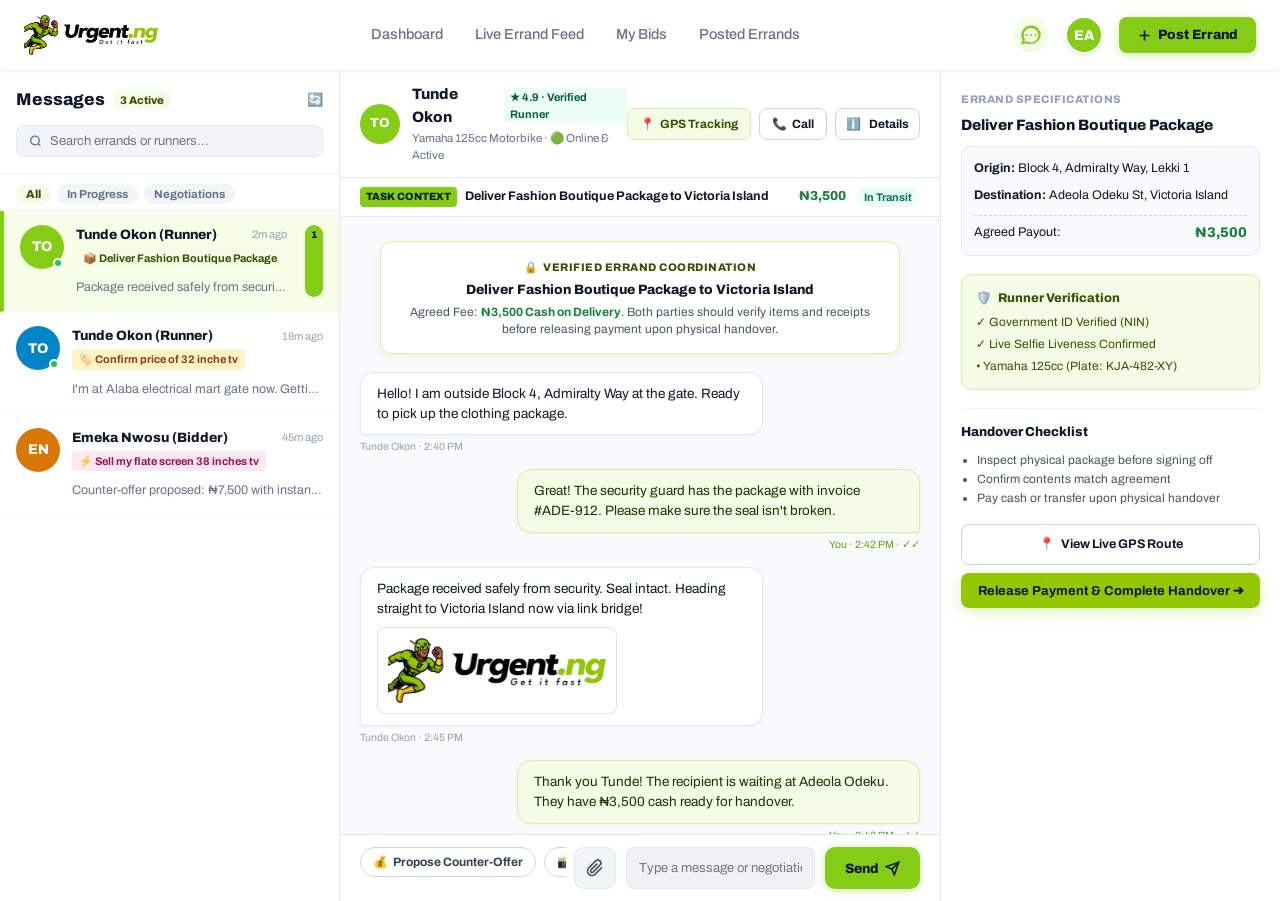
==== commit 8675cb21: "feat(chat): overhaul message page into modern 3-pane negotiation interface with Figma navbar" ====
--- a/chat.html
+++ b/chat.html
@@ -3,88 +3,120 @@
 <head>
   <meta charset="UTF-8">
   <meta name="viewport" content="width=device-width, initial-scale=1.0">
-  <title>Errand Chat & Negotiations — Urgent.ng | Contextual Messaging</title>
+  <title>Messages & Errand Chat — Urgent.ng | Contextual Messaging</title>
   <meta name="description" content="In-app messaging between requesters and verified runners for price agreements, counter-offers, receipt sharing, and secure coordination.">
   <link rel="preconnect" href="https://fonts.googleapis.com">
   <link rel="preconnect" href="https://fonts.gstatic.com" crossorigin>
   <link href="https://fonts.googleapis.com/css2?family=Archivo:ital,wght@0,300;0,400;0,500;0,600;0,700;0,800;1,400;1,600&display=swap" rel="stylesheet">
-  <link rel="stylesheet" href="styles.css?v=2.5">
+  <link rel="stylesheet" href="styles.css?v=2.6">
   <link rel="icon" type="image/svg+xml" href="favicon.svg">
   <link rel="alternate icon" type="image/x-icon" href="favicon.ico">
   <style>
     body {
-      background-color: #f1f5f9;
+      background-color: #f8fafc;
       min-height: 100vh;
       display: flex;
       flex-direction: column;
       font-family: var(--font-family-primary, 'Archivo', sans-serif);
       color: #0f172a;
       overflow: hidden;
-    }
-
-    /* Top Nav */
-    .chat-nav-header {
-      background: #ffffff;
-      border-bottom: 1px solid #e2e8f0;
-      height: 64px;
-      display: flex;
-      align-items: center;
-      padding: 0 20px;
-      justify-content: space-between;
-      flex-shrink: 0;
-      z-index: 50;
+      margin: 0;
     }
 
     /* Main Chat Layout */
     .chat-layout {
       display: grid;
       grid-template-columns: 340px 1fr 340px;
-      height: calc(100vh - 64px);
+      height: calc(100vh - 70px);
       background: #ffffff;
       overflow: hidden;
-    }
-
-    @media (max-width: 1100px) {
-      .chat-layout {
-        grid-template-columns: 320px 1fr;
-      }
-      .chat-detail-sidebar {
-        display: none;
-      }
-    }
-
-    @media (max-width: 768px) {
-      .chat-layout {
-        grid-template-columns: 1fr;
-      }
-      .chat-conv-sidebar {
-        display: none;
-      }
-      .chat-conv-sidebar.mobile-open {
-        display: flex;
-        position: fixed;
-        inset: 64px 0 0 0;
-        z-index: 100;
-        background: #ffffff;
-      }
+      position: relative;
     }
 
     /* Left Sidebar: Conversations */
     .chat-conv-sidebar {
       border-right: 1px solid #e2e8f0;
-      background: #f8fafc;
+      background: #ffffff;
       display: flex;
       flex-direction: column;
       overflow-y: auto;
-    }
+      height: 100%;
+      transition: transform 0.25s ease;
+    }
+
     .conv-header {
       padding: 16px;
-      border-bottom: 1px solid #e2e8f0;
-      background: #ffffff;
-    }
+      border-bottom: 1px solid #f1f5f9;
+      background: #ffffff;
+      position: sticky;
+      top: 0;
+      z-index: 10;
+    }
+
+    .conv-title-row {
+      display: flex;
+      align-items: center;
+      justify-content: space-between;
+      margin-bottom: 12px;
+    }
+
+    .conv-search-box {
+      display: flex;
+      align-items: center;
+      gap: 8px;
+      background: #f1f5f9;
+      border: 1px solid #e2e8f0;
+      border-radius: 8px;
+      padding: 8px 12px;
+      transition: all 0.15s ease;
+    }
+    .conv-search-box:focus-within {
+      background: #ffffff;
+      border-color: #84cc16;
+      box-shadow: 0 0 0 2px rgba(132, 204, 22, 0.2);
+    }
+    .conv-search-input {
+      border: none;
+      background: transparent;
+      outline: none;
+      width: 100%;
+      font-size: 13px;
+      font-family: inherit;
+      color: #0f172a;
+    }
+
+    .conv-tabs {
+      display: flex;
+      gap: 6px;
+      padding: 10px 16px 6px;
+      background: #ffffff;
+      border-bottom: 1px solid #f1f5f9;
+    }
+    .conv-tab-pill {
+      font-size: 11.5px;
+      font-weight: 700;
+      padding: 4px 10px;
+      border-radius: 9999px;
+      background: #f1f5f9;
+      color: #64748b;
+      border: none;
+      cursor: pointer;
+      transition: all 0.15s ease;
+    }
+    .conv-tab-pill.active {
+      background: #f4fbe6;
+      color: #3b5000;
+      font-weight: 800;
+    }
+
+    .conv-list {
+      flex: 1;
+      overflow-y: auto;
+    }
+
     .conv-item {
       padding: 14px 16px;
-      border-bottom: 1px solid #f1f5f9;
+      border-bottom: 1px solid #f8fafc;
       cursor: pointer;
       display: flex;
       gap: 12px;
@@ -96,14 +128,15 @@
       background: #f8fafc;
     }
     .conv-item.active {
-      background: #f4fbe6;
-      border-left: 4px solid #93c700;
-    }
+      background: #f7fee7;
+      border-left: 4px solid #84cc16;
+    }
+
     .conv-avatar {
       width: 44px;
       height: 44px;
       border-radius: 50%;
-      background: #93c700;
+      background: #84cc16;
       color: #ffffff;
       font-weight: 800;
       font-size: 14px;
@@ -137,35 +170,39 @@
       font-size: 13.5px;
       font-weight: 800;
       color: #0f172a;
+      white-space: nowrap;
+      overflow: hidden;
+      text-overflow: ellipsis;
     }
     .conv-time {
       font-size: 11px;
       color: #94a3b8;
+      flex-shrink: 0;
     }
     .conv-errand-badge {
-      font-size: 10.5px;
+      font-size: 11px;
       color: #3b5000;
-      background: #e8f7cb;
+      background: #f4fbe6;
       font-weight: 700;
-      padding: 1px 6px;
+      padding: 2px 7px;
       border-radius: 4px;
       display: inline-block;
-      margin-bottom: 3px;
+      margin-bottom: 4px;
       max-width: 100%;
       white-space: nowrap;
       overflow: hidden;
       text-overflow: ellipsis;
     }
     .conv-preview {
-      font-size: 12px;
+      font-size: 12.5px;
       color: #64748b;
       white-space: nowrap;
       overflow: hidden;
       text-overflow: ellipsis;
     }
     .conv-unread-pill {
-      background: #93c700;
-      color: #ffffff;
+      background: #84cc16;
+      color: #10151f;
       font-size: 10px;
       font-weight: 800;
       padding: 2px 6px;
@@ -178,9 +215,11 @@
       display: flex;
       flex-direction: column;
       height: 100%;
-      background: #ffffff;
+      background: #f8fafc;
       position: relative;
-    }
+      overflow: hidden;
+    }
+
     .chat-feed-header {
       padding: 12px 20px;
       border-bottom: 1px solid #e2e8f0;
@@ -189,11 +228,38 @@
       justify-content: space-between;
       background: #ffffff;
       flex-shrink: 0;
+      z-index: 20;
     }
     .chat-user-header {
       display: flex;
       align-items: center;
       gap: 12px;
+    }
+
+    .mobile-back-btn {
+      display: none;
+      background: transparent;
+      border: none;
+      padding: 6px;
+      cursor: pointer;
+      color: #0f172a;
+      border-radius: 6px;
+    }
+    .mobile-back-btn:hover {
+      background: #f1f5f9;
+    }
+
+    /* Pinned Errand Context Ribbon */
+    .errand-context-ribbon {
+      background: #ffffff;
+      border-bottom: 1px solid #e2e8f0;
+      padding: 9px 20px;
+      display: flex;
+      align-items: center;
+      justify-content: space-between;
+      gap: 12px;
+      flex-shrink: 0;
+      font-size: 12.5px;
     }
 
     .chat-messages-scroll {
@@ -202,7 +268,7 @@
       overflow-y: auto;
       display: flex;
       flex-direction: column;
-      gap: 16px;
+      gap: 14px;
       background: #f8fafc;
     }
 
@@ -219,12 +285,12 @@
       align-self: flex-end;
     }
     .msg-bubble {
-      padding: 12px 16px;
+      padding: 11px 16px;
       border-radius: 14px;
       font-size: 13.5px;
-      line-height: 1.45;
+      line-height: 1.48;
       position: relative;
-      box-shadow: 0 1px 2px rgba(0,0,0,0.04);
+      box-shadow: 0 1px 3px rgba(0,0,0,0.05);
     }
     .msg-group.incoming .msg-bubble {
       background: #ffffff;
@@ -233,8 +299,9 @@
       border-bottom-left-radius: 4px;
     }
     .msg-group.outgoing .msg-bubble {
-      background: #93c700;
-      color: #ffffff;
+      background: #f4fbe6;
+      color: #1a3400;
+      border: 1px solid #d6f0a3;
       border-bottom-right-radius: 4px;
     }
     .msg-meta {
@@ -247,33 +314,37 @@
     }
     .msg-group.outgoing .msg-meta {
       align-self: flex-end;
-      color: #64748b;
-    }
-
-    /* Special Chat Cards: Price Agreement / Counter Offer */
+      color: #65a30d;
+    }
+
+    /* Interactive Special Cards */
     .chat-action-card {
       background: #ffffff;
       border: 1.5px solid #d6f0a3;
       border-radius: 12px;
-      padding: 16px;
-      box-shadow: 0 4px 12px rgba(0,0,0,0.05);
+      padding: 14px 18px;
+      box-shadow: 0 4px 12px rgba(0,0,0,0.04);
       margin: 4px 0;
     }
     .counter-offer-box {
       background: #fffbeb;
       border: 1.5px solid #fde68a;
       border-radius: 12px;
-      padding: 16px;
+      padding: 14px 18px;
       margin: 4px 0;
-    }
-
-    /* Image Attachment */
+      box-shadow: 0 4px 12px rgba(245, 158, 11, 0.08);
+    }
+
     .chat-img-attachment {
       max-width: 240px;
       border-radius: 8px;
       cursor: pointer;
-      margin-top: 6px;
+      margin-top: 8px;
       border: 1px solid rgba(0,0,0,0.1);
+      transition: transform 0.15s ease;
+    }
+    .chat-img-attachment:hover {
+      transform: scale(1.02);
     }
 
     /* Chat Input Bar */
@@ -282,19 +353,25 @@
       padding: 12px 20px;
       background: #ffffff;
       flex-shrink: 0;
+      z-index: 10;
     }
     .quick-actions-bar {
       display: flex;
       gap: 8px;
-      margin-bottom: 8px;
+      margin-bottom: 10px;
       overflow-x: auto;
       padding-bottom: 2px;
-    }
+      scrollbar-width: none;
+    }
+    .quick-actions-bar::-webkit-scrollbar {
+      display: none;
+    }
+
     .quick-chip-btn {
-      background: #f1f5f9;
-      border: 1px solid #e2e8f0;
-      padding: 5px 12px;
-      border-radius: 999px;
+      background: #ffffff;
+      border: 1px solid #cbd5e1;
+      padding: 6px 12px;
+      border-radius: 9999px;
       font-size: 12px;
       font-weight: 700;
       color: #334155;
@@ -307,18 +384,39 @@
       font-family: inherit;
     }
     .quick-chip-btn:hover {
-      background: #e8f7cb;
+      background: #f4fbe6;
       color: #3b5000;
-      border-color: #d6f0a3;
-    }
+      border-color: #84cc16;
+      transform: translateY(-1px);
+    }
+
     .input-compose-row {
       display: flex;
       align-items: center;
       gap: 10px;
     }
+    .chat-attach-btn {
+      width: 42px;
+      height: 42px;
+      display: flex;
+      align-items: center;
+      justify-content: center;
+      background: #f1f5f9;
+      border: 1px solid #e2e8f0;
+      border-radius: 10px;
+      cursor: pointer;
+      color: #475569;
+      transition: all 0.15s ease;
+      flex-shrink: 0;
+    }
+    .chat-attach-btn:hover {
+      background: #e2e8f0;
+      color: #0f172a;
+    }
+
     .chat-text-input {
       flex: 1;
-      height: 44px;
+      height: 42px;
       background: #f8fafc;
       border: 1px solid #e2e8f0;
       border-radius: 10px;
@@ -327,24 +425,34 @@
       outline: none;
       font-family: inherit;
       color: #0f172a;
+      transition: all 0.15s ease;
     }
     .chat-text-input:focus {
-      border-color: #93c700;
-      background: #ffffff;
-    }
+      border-color: #84cc16;
+      background: #ffffff;
+      box-shadow: 0 0 0 2px rgba(132, 204, 22, 0.2);
+    }
+
     .chat-send-btn {
-      height: 44px;
-      padding: 0 18px;
-      background: #93c700;
-      color: #ffffff;
+      height: 42px;
+      padding: 0 20px;
+      background: #84cc16;
+      color: #10151f;
       border: none;
       border-radius: 10px;
       font-weight: 800;
-      font-size: 14px;
+      font-size: 13.5px;
       cursor: pointer;
       display: flex;
       align-items: center;
       gap: 6px;
+      box-shadow: 0 2px 8px rgba(132, 204, 22, 0.35);
+      transition: all 0.15s ease;
+      flex-shrink: 0;
+    }
+    .chat-send-btn:hover {
+      background: #76ba13;
+      transform: translateY(-1px);
     }
 
     /* Right Column: Errand Details Drawer */
@@ -356,9 +464,10 @@
       display: flex;
       flex-direction: column;
       gap: 18px;
-    }
-
-    /* Modals */
+      transition: transform 0.25s ease;
+    }
+
+    /* Modals & Backdrop */
     .c-modal-backdrop {
       position: fixed;
       top: 0; left: 0;
@@ -370,6 +479,7 @@
       justify-content: center;
       z-index: 1000;
       padding: 16px;
+      box-sizing: border-box;
     }
     .c-modal-backdrop.active {
       display: flex;
@@ -379,9 +489,10 @@
       border-radius: 16px;
       width: 100%;
       max-width: 480px;
-      padding: 26px;
+      padding: 24px;
       box-shadow: 0 25px 50px -12px rgba(0, 0, 0, 0.25);
       animation: modalFadeIn 0.2s ease;
+      box-sizing: border-box;
     }
     @keyframes modalFadeIn {
       from { opacity: 0; transform: translateY(12px) scale(0.98); }
@@ -394,7 +505,7 @@
       bottom: 24px; right: 24px;
       background: #0f172a;
       color: #ffffff;
-      padding: 14px 20px;
+      padding: 12px 18px;
       border-radius: 10px;
       box-shadow: 0 10px 25px rgba(0,0,0,0.2);
       font-size: 13.5px;
@@ -405,28 +516,111 @@
       gap: 10px;
     }
     .toast-box.show { display: flex; }
+
+    /* Responsive Breakpoints */
+    @media (max-width: 1100px) {
+      .chat-layout {
+        grid-template-columns: 320px 1fr;
+      }
+      .chat-detail-sidebar {
+        display: none;
+        position: fixed;
+        right: 0;
+        top: 70px;
+        bottom: 0;
+        width: 320px;
+        z-index: 80;
+        box-shadow: -4px 0 20px rgba(0,0,0,0.1);
+      }
+      .chat-detail-sidebar.open {
+        display: flex;
+      }
+    }
+
+    @media (max-width: 768px) {
+      .chat-layout {
+        grid-template-columns: 1fr;
+      }
+      .chat-conv-sidebar {
+        position: absolute;
+        inset: 0;
+        z-index: 70;
+      }
+      .chat-conv-sidebar.hidden-mobile {
+        display: none;
+      }
+      .mobile-back-btn {
+        display: inline-flex;
+      }
+      .hide-mobile {
+        display: none !important;
+      }
+    }
   </style>
 </head>
 <body>
 
-  <!-- ================= TOP HEADER ================= -->
-  <header class="chat-nav-header">
-    <div style="display:flex; align-items:center; gap:24px;">
-      <a href="index.html" class="brand-logo" style="text-decoration:none; display:flex; align-items:center;">
-        <img src="assets/logo.png" alt="Urgent.ng - Get it fast" class="brand-logo-img" style="height:38px; max-width:150px; object-fit:contain;">
+  <!-- ================= TOP NAVIGATION (FIGMA NODE 62:3878) ================= -->
+  <header class="figma-auth-header">
+    <div class="figma-header-inner">
+      <!-- Left: Logo -->
+      <a href="index.html" class="figma-logo-link" title="Urgent.ng - Get it fast">
+        <img src="assets/logo.png" alt="Urgent.ng - Get it fast" class="figma-logo-img">
       </a>
-      <span style="font-size:13px; font-weight:700; color:#64748b;" class="hide-mobile">
-        / In-App Errand Messenger & Negotiations
-      </span>
-    </div>
-
-    <div style="display:flex; align-items:center; gap:12px;">
-      <a href="requester-dashboard.html" class="btn btn-secondary btn-sm" style="background:#ffffff; border:1px solid #cbd5e1; color:#334155; padding:7px 14px; border-radius:8px; font-weight:700; text-decoration:none; font-size:12.5px;">
-        Requester Dashboard
-      </a>
-      <a href="runner-dashboard.html" class="btn btn-secondary btn-sm" style="background:#ffffff; border:1px solid #cbd5e1; color:#334155; padding:7px 14px; border-radius:8px; font-weight:700; text-decoration:none; font-size:12.5px;">
-        Runner Dashboard
-      </a>
+
+      <!-- Center: Nav Links -->
+      <nav class="figma-nav-center hide-mobile">
+        <a href="requester-dashboard.html" class="figma-nav-link" id="navDashLink">Dashboard</a>
+        <a href="discovery.html" class="figma-nav-link">Live Errand Feed</a>
+        <a href="discovery.html#my-bids" class="figma-nav-link">My Bids</a>
+        <a href="discovery.html#posted-errands" class="figma-nav-link">Posted Errands</a>
+      </nav>
+
+      <!-- Right Actions: Chat (Active), Profile Avatar, Post Errand -->
+      <div class="figma-nav-right">
+        <!-- Ant Design Message Icon Button (Active State) -->
+        <a href="chat.html" class="figma-nav-msg-btn active" title="Errand Messages" aria-label="Messages" style="background:#f4fbe6; color:#84cc16;">
+          <svg width="22" height="22" viewBox="0 0 1024 1024" fill="currentColor">
+            <path d="M464 512a48 48 0 1 0 96 0 48 48 0 1 0-96 0zm200 0a48 48 0 1 0 96 0 48 48 0 1 0-96 0zm-400 0a48 48 0 1 0 96 0 48 48 0 1 0-96 0zm661.2-173.6c-22.6-53.7-55-101.9-96.3-143.3a444.35 444.35 0 0 0-143.3-96.3C630.6 76 572.1 64 512 64h-2c-60.6.3-119.3 12.6-174.5 36.6-53.7 23.4-101.5 56.4-142 98.2-40.4 41.6-72.6 90.3-95.8 144.9-23.7 55.6-35.7 114.6-35.7 175.3 0 73.8 17.5 145.4 51 209.8l-65.4 193.2a24 24 0 0 0 29.8 30.4l201.1-61.1A444.2 444.2 0 0 0 510 928c60.2 0 118.7-12 173.6-35.8 53.7-23.3 101.8-55.7 143.2-97 41.4-41.4 73.8-89.5 97.1-143.2 23.8-54.9 36.1-113.4 36.1-173.6 0-60.1-12.3-118.6-34.8-172.4zM512 856c-63.5 0-124.6-14.8-179.3-43.2l-14.4-7.5-124.9 37.9 40.6-120-8.6-14.8C194.5 650.3 176 587.2 176 521c0-185.3 150.7-336 336-336s336 150.7 336 336-150.7 335-336 335z" />
+          </svg>
+        </a>
+
+        <!-- Profile Avatar with Menu Dropdown -->
+        <div class="user-menu-wrapper" style="position:relative;">
+          <div class="figma-nav-avatar" id="chatNavAvatar" title="Your Profile" onclick="toggleChatNavDropdown(event)">
+            EA
+          </div>
+          <div id="chatNavDropdown" style="position:absolute; top:calc(100% + 8px); right:0; width:250px; background:#ffffff; border:1px solid #e2e8f0; border-radius:12px; box-shadow:0 10px 25px -5px rgba(0,0,0,0.12); padding:8px; display:none; z-index:500;">
+            <div style="padding:8px 12px 10px; border-bottom:1px solid #f1f5f9; margin-bottom:4px;">
+              <div style="font-size:13.5px; font-weight:800; color:#0f172a;" id="chatMenuUserName">Adeleke Boutique</div>
+              <div style="font-size:11px; color:#64748b;" id="chatMenuUserRole">Unified Account</div>
+            </div>
+            <a href="requester-dashboard.html" onclick="switchProfileMode('requester')" style="display:flex; align-items:center; gap:10px; padding:9px 12px; font-size:13px; font-weight:600; color:#334155; text-decoration:none; border-radius:6px; transition:background 0.15s;" onmouseover="this.style.background='#f8fafc'" onmouseout="this.style.background='transparent'">
+              <span style="font-size:15px;">📋</span> Requester Dashboard
+            </a>
+            <a href="runner-dashboard.html" onclick="switchProfileMode('runner')" style="display:flex; align-items:center; gap:10px; padding:9px 12px; font-size:13px; font-weight:600; color:#334155; text-decoration:none; border-radius:6px; transition:background 0.15s;" onmouseover="this.style.background='#f8fafc'" onmouseout="this.style.background='transparent'">
+              <span style="font-size:15px;">🏍️</span> Runner Dashboard
+            </a>
+            <a href="chat.html" style="display:flex; align-items:center; gap:10px; padding:9px 12px; font-size:13px; font-weight:600; color:#84cc16; text-decoration:none; border-radius:6px; background:#f4fbe6;">
+              <span style="font-size:15px;">💬</span> Errand Chat & Offers
+            </a>
+            <div style="border-top:1px solid #f1f5f9; margin-top:4px; padding-top:4px;">
+              <a href="login.html" style="display:flex; align-items:center; gap:10px; padding:9px 12px; font-size:13px; font-weight:600; color:#ef4444; text-decoration:none; border-radius:6px; transition:background 0.15s;" onmouseover="this.style.background='#fef2f2'" onmouseout="this.style.background='transparent'">
+                <span style="font-size:15px;">🚪</span> Sign Out
+              </a>
+            </div>
+          </div>
+        </div>
+
+        <!-- + Post Errand Button -->
+        <a href="discovery.html" class="figma-btn-post-errand" style="text-decoration:none;">
+          <svg width="15" height="15" viewBox="0 0 24 24" fill="none" stroke="currentColor" stroke-width="2.6" stroke-linecap="round">
+            <line x1="12" y1="5" x2="12" y2="19"></line>
+            <line x1="5" y1="12" x2="19" y2="12"></line>
+          </svg>
+          <span>Post Errand</span>
+        </a>
+      </div>
     </div>
   </header>
 
@@ -436,55 +630,77 @@
     <!-- LEFT SIDEBAR: CONVERSATION LIST -->
     <aside class="chat-conv-sidebar" id="convSidebar">
       <div class="conv-header">
-        <h2 style="font-size:16px; font-weight:800; color:#0f172a; margin:0 0 4px;">Errand Messages</h2>
-        <div style="font-size:12px; color:#64748b;">Active errands with assigned runners</div>
-      </div>
-
-      <!-- Conv 1 (Active Delivery) -->
-      <div class="conv-item active" onclick="switchConversation(1, this)">
-        <div class="conv-avatar">
-          TO
-          <span class="conv-online-dot"></span>
-        </div>
-        <div class="conv-info">
-          <div class="conv-top-row">
-            <span class="conv-name">Tunde Okon (Runner)</span>
-            <span class="conv-time">2m ago</span>
-          </div>
-          <div class="conv-errand-badge">📦 Package Delivery to VI</div>
-          <div class="conv-preview">I've picked up the clothing box from Admiralty Way.</div>
-        </div>
-        <span class="conv-unread-pill">1</span>
-      </div>
-
-      <!-- Conv 2 (Price Confirmation) -->
-      <div class="conv-item" onclick="switchConversation(2, this)">
-        <div class="conv-avatar" style="background:#2563eb;">
-          TO
-          <span class="conv-online-dot"></span>
-        </div>
-        <div class="conv-info">
-          <div class="conv-top-row">
-            <span class="conv-name">Tunde Okon (Runner)</span>
-            <span class="conv-time">18m ago</span>
-          </div>
-          <div class="conv-errand-badge" style="background:#fef3c7; color:#92400e;">🏷️ Price Confirmation: 32" TV</div>
-          <div class="conv-preview">I'm entering the electrical mart gate now.</div>
-        </div>
-      </div>
-
-      <!-- Conv 3 (Sell Fast Negotiation) -->
-      <div class="conv-item" onclick="switchConversation(3, this)">
-        <div class="conv-avatar" style="background:#f59e0b;">
-          EN
-        </div>
-        <div class="conv-info">
-          <div class="conv-top-row">
-            <span class="conv-name">Emeka Nwosu (Bidder)</span>
-            <span class="conv-time">45m ago</span>
-          </div>
-          <div class="conv-errand-badge" style="background:#fce7f3; color:#9d174d;">⚡ Sell Fast: 38" TV</div>
-          <div class="conv-preview">Counter-offer proposed: ₦7,500</div>
+        <div class="conv-title-row">
+          <div style="display:flex; align-items:center; gap:8px;">
+            <h2 style="font-size:17px; font-weight:800; color:#0f172a; margin:0;">Messages</h2>
+            <span style="font-size:11px; font-weight:800; background:#f4fbe6; color:#3b5000; padding:2px 7px; border-radius:9999px;">3 Active</span>
+          </div>
+          <button type="button" onclick="showToast('Refreshing real-time messages...')" style="background:transparent; border:none; color:#64748b; cursor:pointer; font-size:13px;" title="Refresh">
+            🔄
+          </button>
+        </div>
+
+        <div class="conv-search-box">
+          <svg width="14" height="14" viewBox="0 0 24 24" fill="none" stroke="#64748b" stroke-width="2.5"><circle cx="11" cy="11" r="8"></circle><line x1="21" y1="21" x2="16.65" y2="16.65"></line></svg>
+          <input type="text" class="conv-search-input" id="convSearchInput" placeholder="Search errands or runners..." oninput="filterConversations(this.value)">
+        </div>
+      </div>
+
+      <!-- Quick Filter Pills -->
+      <div class="conv-tabs">
+        <button class="conv-tab-pill active" onclick="filterConvTab('all', this)">All</button>
+        <button class="conv-tab-pill" onclick="filterConvTab('active', this)">In Progress</button>
+        <button class="conv-tab-pill" onclick="filterConvTab('negotiating', this)">Negotiations</button>
+      </div>
+
+      <!-- Conversations List -->
+      <div class="conv-list" id="convListContainer">
+        <!-- Conv 1 (Active Delivery) -->
+        <div class="conv-item active" data-id="1" onclick="switchConversation(1, this)">
+          <div class="conv-avatar">
+            TO
+            <span class="conv-online-dot"></span>
+          </div>
+          <div class="conv-info">
+            <div class="conv-top-row">
+              <span class="conv-name">Tunde Okon (Runner)</span>
+              <span class="conv-time">2m ago</span>
+            </div>
+            <div class="conv-errand-badge">📦 Deliver Fashion Boutique Package</div>
+            <div class="conv-preview">Package received safely from security. Seal intact. Heading to VI!</div>
+          </div>
+          <span class="conv-unread-pill">1</span>
+        </div>
+
+        <!-- Conv 2 (Price Confirmation) -->
+        <div class="conv-item" data-id="2" onclick="switchConversation(2, this)">
+          <div class="conv-avatar" style="background:#0284c7;">
+            TO
+            <span class="conv-online-dot"></span>
+          </div>
+          <div class="conv-info">
+            <div class="conv-top-row">
+              <span class="conv-name">Tunde Okon (Runner)</span>
+              <span class="conv-time">18m ago</span>
+            </div>
+            <div class="conv-errand-badge" style="background:#fef3c7; color:#92400e;">🏷️ Confirm price of 32 inche tv</div>
+            <div class="conv-preview">I'm at Alaba electrical mart gate now. Getting current quotes...</div>
+          </div>
+        </div>
+
+        <!-- Conv 3 (Sell Fast Negotiation) -->
+        <div class="conv-item" data-id="3" onclick="switchConversation(3, this)">
+          <div class="conv-avatar" style="background:#d97706;">
+            EN
+          </div>
+          <div class="conv-info">
+            <div class="conv-top-row">
+              <span class="conv-name">Emeka Nwosu (Bidder)</span>
+              <span class="conv-time">45m ago</span>
+            </div>
+            <div class="conv-errand-badge" style="background:#fce7f3; color:#9d174d;">⚡ Sell my flate screen 38 inches tv</div>
+            <div class="conv-preview">Counter-offer proposed: ₦7,500 with instant pickup.</div>
+          </div>
         </div>
       </div>
     </aside>
@@ -494,23 +710,44 @@
       <!-- Chat Header -->
       <div class="chat-feed-header">
         <div class="chat-user-header">
-          <div class="conv-avatar" id="activeChatAvatar">TO</div>
+          <button type="button" class="mobile-back-btn" onclick="toggleMobileConvList()" title="Back to messages">
+            <svg width="20" height="20" viewBox="0 0 24 24" fill="none" stroke="currentColor" stroke-width="2.5"><polyline points="15 18 9 12 15 6"></polyline></svg>
+          </button>
+          
+          <div class="conv-avatar" id="activeChatAvatar" style="width:40px; height:40px; font-size:13px;">TO</div>
           <div>
             <div style="display:flex; align-items:center; gap:8px;">
               <h3 style="font-size:15px; font-weight:800; color:#0f172a; margin:0;" id="activeChatName">Tunde Okon</h3>
-              <span style="font-size:11px; background:#f4fbe6; color:#526f00; font-weight:700; padding:1px 6px; border-radius:4px;">★ 4.9 Runner</span>
+              <span style="font-size:11px; background:#ecfdf5; color:#065f46; font-weight:700; padding:1px 6px; border-radius:4px;" id="activeChatRating">★ 4.9 · Verified Runner</span>
             </div>
-            <div style="font-size:12px; color:#64748b;" id="activeChatSub">Yamaha 125cc Motorbike · Online</div>
+            <div style="font-size:11.5px; color:#64748b; margin-top:2px;" id="activeChatSub">Yamaha 125cc Motorbike · 🟢 Online & Active</div>
           </div>
         </div>
 
         <div style="display:flex; align-items:center; gap:8px;">
-          <a href="track-errand.html?id=URG-8492-LG&title=Deliver%20Fashion%20Boutique%20Package" target="_blank" class="btn btn-secondary btn-sm" style="background:#f4fbe6; border:1px solid #d6f0a3; color:#3b5000; padding:6px 12px; border-radius:8px; font-size:12px; font-weight:700; text-decoration:none; display:flex; align-items:center; gap:5px;">
-            <span>📍</span> Live GPS Tracking
+          <a href="track-errand.html?id=URG-8492-LG&title=Deliver%20Fashion%20Boutique%20Package" target="_blank" class="btn btn-secondary btn-sm hide-mobile" style="background:#f4fbe6; border:1px solid #d6f0a3; color:#3b5000; padding:6px 12px; border-radius:8px; font-size:12px; font-weight:700; text-decoration:none; display:inline-flex; align-items:center; gap:5px;">
+            <span>📍</span> GPS Tracking
           </a>
-          <a href="tel:08085559182" class="btn btn-secondary btn-sm" style="background:#ffffff; border:1px solid #cbd5e1; color:#0f172a; padding:6px 12px; border-radius:8px; font-size:12px; font-weight:700; text-decoration:none;">
-            📞 Call
+          <a href="tel:08085559182" class="btn btn-secondary btn-sm" style="background:#ffffff; border:1px solid #cbd5e1; color:#0f172a; padding:6px 12px; border-radius:8px; font-size:12px; font-weight:700; text-decoration:none; display:inline-flex; align-items:center; gap:5px;">
+            <span>📞</span> Call
           </a>
+          <button type="button" class="btn btn-secondary btn-sm" onclick="toggleDetailsSidebar()" style="background:#ffffff; border:1px solid #cbd5e1; color:#0f172a; padding:6px 10px; border-radius:8px; font-size:12px; font-weight:700; cursor:pointer;" title="Toggle Details">
+            <span>ℹ️</span> <span class="hide-mobile">Details</span>
+          </button>
+        </div>
+      </div>
+
+      <!-- Pinned Errand Context Ribbon -->
+      <div class="errand-context-ribbon">
+        <div style="display:flex; align-items:center; gap:8px; min-width:0; overflow:hidden;">
+          <span style="background:#84cc16; color:#10151f; font-weight:800; font-size:10.5px; padding:2px 6px; border-radius:4px; flex-shrink:0;">TASK CONTEXT</span>
+          <span style="font-weight:700; color:#0f172a; white-space:nowrap; overflow:hidden; text-overflow:ellipsis;" id="ribbonErrandTitle">
+            Deliver Fashion Boutique Package to Victoria Island
+          </span>
+        </div>
+        <div style="display:flex; align-items:center; gap:10px; flex-shrink:0;">
+          <span style="font-weight:800; color:#15803d; font-size:13px;" id="ribbonErrandPrice">₦3,500</span>
+          <span style="background:#ecfdf5; color:#047857; font-weight:700; font-size:11px; padding:2px 8px; border-radius:9999px;">In Transit</span>
         </div>
       </div>
 
@@ -518,22 +755,22 @@
       <div class="chat-messages-scroll" id="chatMessagesStream">
         
         <!-- System Welcome & Terms Card -->
-        <div class="chat-action-card" style="align-self:center; width:100%; max-width:540px; text-align:center;">
-          <div style="font-size:11.5px; font-weight:800; text-transform:uppercase; color:#526f00; letter-spacing:0.5px; margin-bottom:4px;">
-            🔒 Secure Errand Coordination
+        <div class="chat-action-card" style="align-self:center; width:100%; max-width:520px; text-align:center;">
+          <div style="display:inline-flex; align-items:center; gap:5px; font-size:11px; font-weight:800; text-transform:uppercase; color:#3b5000; letter-spacing:0.5px; margin-bottom:4px;">
+            <span>🔒</span> Verified Errand Coordination
           </div>
           <div style="font-size:13.5px; font-weight:800; color:#0f172a; margin-bottom:4px;" id="streamErrandTitle">
             Deliver Fashion Boutique Package to Victoria Island
           </div>
           <div style="font-size:12px; color:#475569; line-height:1.45;">
-            Agreed Fee: <strong style="color:#047857;">₦3,500 Cash on Delivery</strong>. Please inspect package and receipts before making payment upon handover.
+            Agreed Fee: <strong style="color:#15803d;" id="streamErrandPrice">₦3,500 Cash on Delivery</strong>. Both parties should verify items and receipts before releasing payment upon physical handover.
           </div>
         </div>
 
         <!-- Incoming Message -->
         <div class="msg-group incoming">
           <div class="msg-bubble">
-            Hello! I'm outside Block 4, Admiralty Way at the gate. Ready to pick up the clothing package.
+            Hello! I am outside Block 4, Admiralty Way at the gate. Ready to pick up the clothing package.
           </div>
           <span class="msg-meta">Tunde Okon · 2:40 PM</span>
         </div>
@@ -551,7 +788,7 @@
           <div class="msg-bubble">
             Package received safely from security. Seal intact. Heading straight to Victoria Island now via link bridge!
             <br>
-            <img src="assets/logo.png" alt="Package proof" class="chat-img-attachment" style="background:#ffffff; padding:10px;" onclick="showToast('Viewing verified item photo proof')">
+            <img src="assets/logo.png" alt="Package proof" class="chat-img-attachment" style="background:#ffffff; padding:10px;" onclick="openPhotoViewer('assets/logo.png', 'Package picked up with seal intact')">
           </div>
           <span class="msg-meta">Tunde Okon · 2:45 PM</span>
         </div>
@@ -573,10 +810,10 @@
             <span>💰</span> Propose Counter-Offer
           </button>
           <button type="button" class="quick-chip-btn" onclick="sendQuickPhoto()">
-            <span>📸</span> Send Receipt / Photo
+            <span>📸</span> Send Photo / Receipt
           </button>
           <button type="button" class="quick-chip-btn" onclick="sendQuickLocation()">
-            <span>📍</span> Share Gate / Landmark
+            <span>📍</span> Share Landmark
           </button>
           <button type="button" class="quick-chip-btn" onclick="sendDirectPaymentTerms()">
             <span>🤝</span> Confirm Handover Terms
@@ -584,49 +821,64 @@
         </div>
 
         <form class="input-compose-row" onsubmit="handleSendMessage(event)">
+          <button type="button" class="chat-attach-btn" onclick="sendQuickPhoto()" title="Attach image or document">
+            <svg width="18" height="18" viewBox="0 0 24 24" fill="none" stroke="currentColor" stroke-width="2.2"><path d="M21.44 11.05l-9.19 9.19a6 6 0 0 1-8.49-8.49l9.19-9.19a4 4 0 0 1 5.66 5.66l-9.2 9.19a2 2 0 0 1-2.83-2.83l8.49-8.48"></path></svg>
+          </button>
           <input type="text" id="chatTextInput" class="chat-text-input" placeholder="Type a message or negotiation note..." autocomplete="off">
           <button type="submit" class="chat-send-btn">
             <span>Send</span>
-            <svg width="16" height="16" viewBox="0 0 24 24" fill="none" stroke="currentColor" stroke-width="2.5"><line x1="22" y1="2" x2="11" y2="13"></line><polygon points="22 2 15 22 11 13 2 9 22 2"></polygon></svg>
+            <svg width="15" height="15" viewBox="0 0 24 24" fill="none" stroke="currentColor" stroke-width="2.5"><line x1="22" y1="2" x2="11" y2="13"></line><polygon points="22 2 15 22 11 13 2 9 22 2"></polygon></svg>
           </button>
         </form>
       </div>
     </section>
 
     <!-- RIGHT COLUMN: ERRAND DETAILS DRAWER -->
-    <aside class="chat-detail-sidebar">
+    <aside class="chat-detail-sidebar" id="detailSidebar">
       <div>
-        <div style="font-size:11px; font-weight:800; text-transform:uppercase; color:#94a3b8; letter-spacing:0.5px; margin-bottom:4px;">Errand Specifications</div>
+        <div style="font-size:11px; font-weight:800; text-transform:uppercase; color:#94a3b8; letter-spacing:0.5px; margin-bottom:6px;">Errand Specifications</div>
         <h4 style="font-size:15px; font-weight:800; color:#0f172a; margin:0 0 10px;" id="sidebarErrandTitle">
           Deliver Fashion Boutique Package
         </h4>
-        <div style="background:#f8fafc; border:1px solid #e2e8f0; border-radius:10px; padding:12px; font-size:12.5px; display:flex; flex-direction:column; gap:6px;">
-          <div><strong>Origin:</strong> Block 4, Admiralty Way, Lekki 1</div>
-          <div><strong>Destination:</strong> Adeola Odeku St, Victoria Island</div>
-          <div><strong>Agreed Payout:</strong> <span style="color:#047857; font-weight:800;">₦3,500</span></div>
+        <div style="background:#f8fafc; border:1px solid #e2e8f0; border-radius:10px; padding:12px; font-size:12.5px; display:flex; flex-direction:column; gap:8px;">
+          <div><strong>Origin:</strong> <span id="sidebarOrigin">Block 4, Admiralty Way, Lekki 1</span></div>
+          <div><strong>Destination:</strong> <span id="sidebarDest">Adeola Odeku St, Victoria Island</span></div>
+          <div style="display:flex; justify-content:space-between; align-items:center; border-top:1px dashed #cbd5e1; padding-top:6px; margin-top:2px;">
+            <span>Agreed Payout:</span>
+            <span style="color:#15803d; font-weight:800; font-size:14px;" id="sidebarPrice">₦3,500</span>
+          </div>
         </div>
       </div>
 
       <!-- Runner Safety Info -->
       <div style="background:#f4fbe6; border:1px solid #d6f0a3; border-radius:10px; padding:14px; font-size:12.5px; color:#3b5000;">
-        <div style="font-weight:800; margin-bottom:4px;">🛡️ Runner Verification</div>
-        <div>• Government ID Verified (NIN)</div>
-        <div>• Live Facial Liveness Confirmed</div>
-        <div>• Yamaha 125cc (Plate: KJA-482-XY)</div>
+        <div style="font-weight:800; margin-bottom:6px; display:flex; align-items:center; gap:6px;">
+          <span>🛡️</span> Runner Verification
+        </div>
+        <div style="display:flex; flex-direction:column; gap:4px; font-size:12px;">
+          <div>✓ Government ID Verified (NIN)</div>
+          <div>✓ Live Selfie Liveness Confirmed</div>
+          <div id="sidebarVehicle">• Yamaha 125cc (Plate: KJA-482-XY)</div>
+        </div>
       </div>
 
       <!-- Direct Handover Terms -->
       <div style="border-top:1px solid #f1f5f9; padding-top:14px;">
-        <h5 style="font-size:13px; font-weight:800; color:#0f172a; margin:0 0 6px;">Handover Checklist</h5>
-        <ul style="font-size:12px; color:#475569; margin:0 0 16px; padding-left:16px; line-height:1.5;">
-          <li>Inspect merchandise packaging</li>
-          <li>Confirm item matches requester instructions</li>
+        <h5 style="font-size:13px; font-weight:800; color:#0f172a; margin:0 0 8px;">Handover Checklist</h5>
+        <ul style="font-size:12px; color:#475569; margin:0 0 16px; padding-left:16px; line-height:1.6;">
+          <li>Inspect physical package before signing off</li>
+          <li>Confirm contents match agreement</li>
           <li>Pay cash or transfer upon physical handover</li>
         </ul>
 
-        <a href="requester-dashboard.html" class="btn btn-primary btn-block" style="background:#93c700; color:#ffffff; border:none; padding:10px; border-radius:8px; font-weight:800; font-size:13px; text-decoration:none; text-align:center;">
-          Confirm Handover on Dashboard ➔
-        </a>
+        <div style="display:flex; flex-direction:column; gap:8px;">
+          <a href="track-errand.html?id=URG-8492-LG&title=Deliver%20Fashion%20Boutique%20Package" target="_blank" class="btn btn-secondary btn-block" style="background:#ffffff; border:1px solid #cbd5e1; color:#0f172a; padding:10px; border-radius:8px; font-weight:700; font-size:12.5px; text-decoration:none; text-align:center; display:flex; align-items:center; justify-content:center; gap:6px;">
+            <span>📍</span> View Live GPS Route
+          </a>
+          <button type="button" class="btn btn-primary btn-block" onclick="openHandoverModal()" style="background:#84cc16; color:#10151f; border:none; padding:10px; border-radius:8px; font-weight:800; font-size:13px; cursor:pointer;">
+            Release Payment & Complete Handover ➔
+          </button>
+        </div>
       </div>
     </aside>
 
@@ -640,25 +892,49 @@
         <button type="button" onclick="closeCounterModal()" style="font-size:22px; color:#94a3b8; background:none; border:none; cursor:pointer;">&times;</button>
       </div>
 
-      <p style="font-size:13px; color:#64748b; margin:0 0 16px;">
+      <p style="font-size:13px; color:#64748b; margin:0 0 16px; line-height:1.45;">
         Negotiate errand price with the runner. If accepted, the errand terms will be updated automatically.
       </p>
 
       <form onsubmit="submitCounterOffer(event)" style="display:flex; flex-direction:column; gap:14px;">
         <div>
-          <label style="font-size:12px; font-weight:700; color:#1e293b; display:block; margin-bottom:6px;">Your Proposed Counter Price (₦) <span class="req">*</span></label>
-          <input type="number" id="counterPriceInput" class="instant-input" value="3000" min="500" step="100" required>
+          <label style="font-size:12px; font-weight:700; color:#1e293b; display:block; margin-bottom:6px;">Your Proposed Counter Price (₦) <span style="color:#ef4444;">*</span></label>
+          <input type="number" id="counterPriceInput" style="width:100%; height:42px; border:1px solid #cbd5e1; border-radius:8px; padding:0 12px; font-size:14px; font-family:inherit; box-sizing:border-box;" value="3000" min="500" step="100" required>
         </div>
 
         <div>
           <label style="font-size:12px; font-weight:700; color:#1e293b; display:block; margin-bottom:6px;">Negotiation Note to Runner</label>
-          <textarea id="counterNoteInput" class="instant-textarea" placeholder="e.g. Can we agree on ₦3,000 if pickup is delayed by 15 mins?..." rows="2"></textarea>
-        </div>
-
-        <button type="submit" class="btn btn-primary btn-block" style="background:#93c700; color:#ffffff; border:none; padding:12px; border-radius:8px; font-weight:800; font-size:14px; cursor:pointer;">
+          <textarea id="counterNoteInput" style="width:100%; border:1px solid #cbd5e1; border-radius:8px; padding:10px 12px; font-size:13px; font-family:inherit; box-sizing:border-box;" placeholder="e.g. Can we agree on ₦3,000 if pickup is delayed by 15 mins?..." rows="3"></textarea>
+        </div>
+
+        <button type="submit" class="figma-btn-post-errand" style="width:100%; justify-content:center; height:42px; font-size:14px;">
           Send Counter-Offer to Runner ➔
         </button>
       </form>
+    </div>
+  </div>
+
+  <!-- ================= HANDOVER CONFIRM MODAL ================= -->
+  <div class="c-modal-backdrop" id="handoverModalBackdrop" onclick="closeHandoverModal(event)">
+    <div class="c-modal-dialog" onclick="event.stopPropagation()">
+      <div style="display:flex; justify-content:space-between; align-items:center; margin-bottom:14px;">
+        <h3 style="font-size:17px; font-weight:800; color:#0f172a; margin:0;">Confirm Delivery & Release Payment</h3>
+        <button type="button" onclick="closeHandoverModal()" style="font-size:22px; color:#94a3b8; background:none; border:none; cursor:pointer;">&times;</button>
+      </div>
+
+      <div style="background:#f4fbe6; border:1px solid #d6f0a3; padding:12px; border-radius:8px; margin-bottom:14px; font-size:12.5px; color:#3b5000;">
+        ⚠️ Please make sure you or your recipient have physically received the package and inspected the items before confirming.
+      </div>
+
+      <div style="margin-bottom:18px; font-size:13px; color:#475569;">
+        <div>Amount to release: <strong style="color:#0f172a; font-size:15px;">₦3,500</strong></div>
+        <div style="margin-top:4px;">Runner: <strong>Tunde Okon</strong></div>
+      </div>
+
+      <div style="display:flex; gap:10px; justify-content:flex-end;">
+        <button type="button" onclick="closeHandoverModal()" style="background:#ffffff; border:1px solid #cbd5e1; padding:8px 16px; border-radius:8px; font-weight:700; font-size:13px; cursor:pointer;">Cancel</button>
+        <button type="button" onclick="confirmHandoverPayment()" class="figma-btn-post-errand" style="cursor:pointer;">Confirm & Release Payout ✓</button>
+      </div>
     </div>
   </div>
 
@@ -674,32 +950,60 @@
       1: {
         name: "Tunde Okon",
         avatar: "TO",
-        sub: "Yamaha 125cc Motorbike · Online",
+        rating: "★ 4.9 · Verified Runner",
+        sub: "Yamaha 125cc Motorbike · 🟢 Online",
         errandTitle: "Deliver Fashion Boutique Package to Victoria Island",
         origin: "Block 4, Admiralty Way, Lekki 1",
         dest: "Adeola Odeku St, Victoria Island",
-        price: "₦3,500"
+        price: "₦3,500",
+        vehicle: "• Yamaha 125cc (Plate: KJA-482-XY)",
+        statusTag: "In Transit",
+        messages: [
+          { type: "incoming", text: "Hello! I am outside Block 4, Admiralty Way at the gate. Ready to pick up the clothing package.", time: "2:40 PM" },
+          { type: "outgoing", text: "Great! The security guard has the package with invoice #ADE-912. Please make sure the seal isn't broken.", time: "2:42 PM" },
+          { type: "incoming", text: "Package received safely from security. Seal intact. Heading straight to Victoria Island now via link bridge!", time: "2:45 PM", img: "assets/logo.png" },
+          { type: "outgoing", text: "Thank you Tunde! The recipient is waiting at Adeola Odeku. They have ₦3,500 cash ready for handover.", time: "2:46 PM" }
+        ]
       },
       2: {
         name: "Tunde Okon",
         avatar: "TO",
-        sub: "At Alaba Market · Online",
+        rating: "★ 4.9 · Alaba Electronics Specialist",
+        sub: "At Alaba International Market · 🟢 Online",
         errandTitle: "Confirm price of 32 inche tv in Alaba market",
-        origin: "Alaba International Market",
+        origin: "Electronics Section, Alaba International",
         dest: "Surulere, Lagos",
-        price: "₦4,500"
+        price: "₦4,500",
+        vehicle: "• In Market On-Foot Verification",
+        statusTag: "Checking Prices",
+        messages: [
+          { type: "incoming", text: "Hello! I'm at the main electronics line in Alaba right now.", time: "1:15 PM" },
+          { type: "outgoing", text: "Hi Tunde, please check brand new 32-inch smart TVs (Hisense and Samsung) with store warranty.", time: "1:18 PM" },
+          { type: "incoming", text: "Found Hisense 32'' A4G at ₦115,000 and Samsung HD at ₦138,000 with 1-year warranty receipt from direct dealer. Snapping photo now.", time: "1:22 PM" }
+        ]
       },
       3: {
         name: "Emeka Nwosu",
         avatar: "EN",
-        sub: "Computer Village Specialist · Online",
+        rating: "★ 4.8 · Tech Runner & Buyer",
+        sub: "Computer Village Specialist · 🟢 Online",
         errandTitle: "Sell my flate screen 38 inches tv",
         origin: "Otigba Street, Ikeja",
         dest: "Magodo Phase 2",
-        price: "₦8,000"
+        price: "₦8,000",
+        vehicle: "• Express Van Pickup",
+        statusTag: "Price Negotiation",
+        messages: [
+          { type: "incoming", text: "Good afternoon. I reviewed your listing for the 38-inch TV in Magodo.", time: "12:30 PM" },
+          { type: "outgoing", text: "Hello Emeka. It's clean and tested. Pickup is ready immediately.", time: "12:35 PM" },
+          { type: "incoming", text: "I have a ready verified buyer in Ikeja. Can we agree on ₦7,500 runner fee for same-day inspection and payment?", time: "12:40 PM" }
+        ]
       }
     };
 
+    let currentConvId = 1;
+
+    // Toast
     function showToast(message, isSuccess = true) {
       const toast = document.getElementById('chatToast');
       const toastMsg = document.getElementById('toastMsg');
@@ -712,66 +1016,154 @@
       }, 3500);
     }
 
+    // Switch active conversation
     function switchConversation(id, element) {
+      currentConvId = id;
       document.querySelectorAll('.conv-item').forEach(el => el.classList.remove('active'));
-      if (element) element.classList.add('active');
+      if (element) {
+        element.classList.add('active');
+        const unread = element.querySelector('.conv-unread-pill');
+        if (unread) unread.remove();
+      }
 
       const data = convData[id];
-      if (data) {
-        document.getElementById('activeChatName').textContent = data.name;
-        document.getElementById('activeChatAvatar').textContent = data.avatar;
-        document.getElementById('activeChatSub').textContent = data.sub;
-        document.getElementById('streamErrandTitle').textContent = data.errandTitle;
-        document.getElementById('sidebarErrandTitle').textContent = data.errandTitle;
-        showToast(`Switched conversation to: ${data.name}`);
+      if (!data) return;
+
+      document.getElementById('activeChatName').textContent = data.name;
+      document.getElementById('activeChatAvatar').textContent = data.avatar;
+      document.getElementById('activeChatRating').textContent = data.rating;
+      document.getElementById('activeChatSub').textContent = data.sub;
+
+      document.getElementById('ribbonErrandTitle').textContent = data.errandTitle;
+      document.getElementById('ribbonErrandPrice').textContent = data.price;
+      document.getElementById('streamErrandTitle').textContent = data.errandTitle;
+      document.getElementById('streamErrandPrice').textContent = `${data.price} Cash on Delivery`;
+
+      document.getElementById('sidebarErrandTitle').textContent = data.errandTitle;
+      document.getElementById('sidebarOrigin').textContent = data.origin;
+      document.getElementById('sidebarDest').textContent = data.dest;
+      document.getElementById('sidebarPrice').textContent = data.price;
+      document.getElementById('sidebarVehicle').textContent = data.vehicle;
+
+      // Render messages
+      const stream = document.getElementById('chatMessagesStream');
+      stream.innerHTML = `
+        <div class="chat-action-card" style="align-self:center; width:100%; max-width:520px; text-align:center;">
+          <div style="display:inline-flex; align-items:center; gap:5px; font-size:11px; font-weight:800; text-transform:uppercase; color:#3b5000; letter-spacing:0.5px; margin-bottom:4px;">
+            <span>🔒</span> Verified Errand Coordination
+          </div>
+          <div style="font-size:13.5px; font-weight:800; color:#0f172a; margin-bottom:4px;">
+            ${data.errandTitle}
+          </div>
+          <div style="font-size:12px; color:#475569; line-height:1.45;">
+            Agreed Fee: <strong style="color:#15803d;">${data.price} Cash on Delivery</strong>. Both parties should verify items and receipts before releasing payment upon physical handover.
+          </div>
+        </div>
+      `;
+
+      data.messages.forEach(m => {
+        appendMessage(m.text, m.type, m.time, m.img);
+      });
+
+      // On mobile, hide conversations list and show chat stream
+      if (window.innerWidth <= 768) {
+        document.getElementById('convSidebar').classList.add('hidden-mobile');
       }
-    }
-
+
+      showToast(`Loaded conversation: ${data.name}`);
+    }
+
+    // Toggle conversation list on mobile
+    function toggleMobileConvList() {
+      const sidebar = document.getElementById('convSidebar');
+      sidebar.classList.toggle('hidden-mobile');
+    }
+
+    // Toggle details sidebar
+    function toggleDetailsSidebar() {
+      const details = document.getElementById('detailSidebar');
+      details.classList.toggle('open');
+    }
+
+    // Filter conversations
+    function filterConversations(val) {
+      const q = val.toLowerCase().trim();
+      document.querySelectorAll('.conv-item').forEach(item => {
+        const text = item.textContent.toLowerCase();
+        item.style.display = text.includes(q) ? 'flex' : 'none';
+      });
+    }
+
+    function filterConvTab(tab, btn) {
+      document.querySelectorAll('.conv-tab-pill').forEach(b => b.classList.remove('active'));
+      btn.classList.add('active');
+      document.querySelectorAll('.conv-item').forEach((item, index) => {
+        if (tab === 'all') {
+          item.style.display = 'flex';
+        } else if (tab === 'active') {
+          item.style.display = index < 2 ? 'flex' : 'none';
+        } else if (tab === 'negotiating') {
+          item.style.display = index === 2 ? 'flex' : 'none';
+        }
+      });
+    }
+
+    // Send Message
     function handleSendMessage(e) {
       e.preventDefault();
       const input = document.getElementById('chatTextInput');
       const text = input.value.trim();
       if (!text) return;
 
-      appendMessage(text, 'outgoing');
+      const now = new Date();
+      const timeStr = now.toLocaleTimeString([], { hour: '2-digit', minute: '2-digit' });
+      appendMessage(text, 'outgoing', timeStr);
       input.value = '';
 
-      // Auto reply simulation after 1.5 seconds
+      // Auto reply simulation after 1.2 seconds
       setTimeout(() => {
         const replies = [
-          "Noted! On it right away.",
-          "Confirmed, I'll update you as soon as I arrive.",
+          "Noted! Moving ahead as planned.",
+          "Confirmed, I'll update you as soon as I arrive at the next checkpoint.",
           "Received! Thank you for the update.",
-          "Understood, heading over to the drop-off now."
+          "Understood! Heading over to handover point now."
         ];
         const randomReply = replies[Math.floor(Math.random() * replies.length)];
-        appendMessage(randomReply, 'incoming');
-      }, 1500);
-    }
-
-    function appendMessage(text, type) {
+        const replyTime = new Date().toLocaleTimeString([], { hour: '2-digit', minute: '2-digit' });
+        appendMessage(randomReply, 'incoming', replyTime);
+      }, 1200);
+    }
+
+    function appendMessage(text, type, time, imgUrl) {
       const stream = document.getElementById('chatMessagesStream');
       const group = document.createElement('div');
       group.className = 'msg-group ' + type;
-      const now = new Date();
-      const timeStr = now.toLocaleTimeString([], { hour: '2-digit', minute: '2-digit' });
+      const timeDisplay = time || new Date().toLocaleTimeString([], { hour: '2-digit', minute: '2-digit' });
+
+      let imgHtml = '';
+      if (imgUrl) {
+        imgHtml = `<br><img src="${imgUrl}" alt="Photo Attachment" class="chat-img-attachment" style="background:#ffffff; padding:8px;" onclick="openPhotoViewer('${imgUrl}', 'Verified Errand Proof')">`;
+      }
 
       group.innerHTML = `
-        <div class="msg-bubble">${text}</div>
-        <span class="msg-meta">${type === 'outgoing' ? 'You' : 'Runner'} · ${timeStr} ${type === 'outgoing' ? '· ✓✓' : ''}</span>
+        <div class="msg-bubble">
+          ${text}
+          ${imgHtml}
+        </div>
+        <span class="msg-meta">${type === 'outgoing' ? 'You' : 'Runner'} · ${timeDisplay} ${type === 'outgoing' ? '· ✓✓' : ''}</span>
       `;
       stream.appendChild(group);
       stream.scrollTop = stream.scrollHeight;
     }
 
     function sendQuickPhoto() {
-      appendMessage("📸 [Photo Attachment]: Verified physical condition & store invoice captured.", 'outgoing');
+      appendMessage("📸 [Photo Proof]: Item condition & purchase receipt captured.", 'outgoing');
       showToast('Photo proof sent to runner stream!');
     }
 
     function sendQuickLocation() {
-      appendMessage("📍 [Landmark]: Salvation Bus Stop, by the white pharmacy building opposite total station.", 'outgoing');
-      showToast('Landmark sent to runner!');
+      appendMessage("📍 [Landmark / Gate]: Opposite Salvation Pharmacy, by the white gate with security guard.", 'outgoing');
+      showToast('Landmark shared in chat!');
     }
 
     function sendDirectPaymentTerms() {
@@ -782,8 +1174,8 @@
       card.style.width = '100%';
       card.style.maxWidth = '500px';
       card.innerHTML = `
-        <div style="font-weight:800; color:#047857; margin-bottom:4px;">🤝 Agreed Direct Handover Terms</div>
-        <div style="font-size:13px; color:#1e293b;">
+        <div style="font-weight:800; color:#15803d; margin-bottom:4px;">🤝 Agreed Direct Handover Terms</div>
+        <div style="font-size:12.5px; color:#1e293b; line-height:1.45;">
           Agreed Payout: <strong>₦3,500</strong>. Recipient will verify package and pay directly upon physical handover.
         </div>
       `;
@@ -817,14 +1209,78 @@
         <div style="font-weight:800; color:#92400e; margin-bottom:4px;">💰 Proposed Counter-Offer: ₦${Number(price).toLocaleString()}</div>
         <div style="font-size:13px; color:#451a03; margin-bottom:8px;">"${note}"</div>
         <div style="display:flex; gap:8px; justify-content:flex-end;">
-          <button class="btn btn-secondary btn-sm" onclick="this.parentElement.innerHTML='<span style=\\'color:#ef4444; font-weight:700;\\'>Declined</span>'" style="background:#ffffff; border:1px solid #cbd5e1; padding:4px 10px; border-radius:6px; font-size:11.5px; cursor:pointer;">Decline</button>
-          <button class="btn btn-primary btn-sm" onclick="this.parentElement.innerHTML='<span style=\\'color:#047857; font-weight:800;\\'>✓ Agreed at ₦${Number(price).toLocaleString()}</span>'; showToast('Counter-offer accepted! Terms updated.')" style="background:#93c700; color:#ffffff; border:none; padding:4px 14px; border-radius:6px; font-weight:800; font-size:11.5px; cursor:pointer;">Accept Counter</button>
+          <button class="btn btn-secondary btn-sm" onclick="this.parentElement.innerHTML='<span style=\\'color:#ef4444; font-weight:700; font-size:12px;\\'>Declined</span>'" style="background:#ffffff; border:1px solid #cbd5e1; padding:5px 12px; border-radius:6px; font-size:12px; cursor:pointer;">Decline</button>
+          <button class="btn btn-primary btn-sm" onclick="this.parentElement.innerHTML='<span style=\\'color:#047857; font-weight:800; font-size:12px;\\'>✓ Agreed at ₦${Number(price).toLocaleString()}</span>'; showToast('Counter-offer accepted! Terms updated.')" style="background:#84cc16; color:#10151f; border:none; padding:5px 14px; border-radius:6px; font-weight:800; font-size:12px; cursor:pointer;">Accept Counter</button>
         </div>
       `;
       stream.appendChild(card);
       stream.scrollTop = stream.scrollHeight;
       showToast(`Counter-offer of ₦${Number(price).toLocaleString()} proposed in chat!`);
     }
+
+    // Handover Modal
+    function openHandoverModal() {
+      document.getElementById('handoverModalBackdrop').classList.add('active');
+    }
+    function closeHandoverModal(e) {
+      if (e && e.target !== e.currentTarget && e.target.tagName !== 'BUTTON') return;
+      document.getElementById('handoverModalBackdrop').classList.remove('active');
+    }
+    function confirmHandoverPayment() {
+      closeHandoverModal();
+      appendMessage("🎉 [Handover Verified]: Errand delivered successfully. Payment of ₦3,500 confirmed and released to runner!", 'outgoing');
+      showToast('Handover confirmed & payout released! 🎉');
+    }
+
+    // Photo viewer
+    function openPhotoViewer(url, title) {
+      showToast(`Viewing verified item photo proof: ${title}`);
+    }
+
+    // User Profile Dropdown & Session
+    function toggleChatNavDropdown(e) {
+      if (e) e.stopPropagation();
+      const menu = document.getElementById('chatNavDropdown');
+      if (menu) menu.style.display = menu.style.display === 'block' ? 'none' : 'block';
+    }
+
+    function switchProfileMode(mode) {
+      try {
+        let u = JSON.parse(localStorage.getItem('urgent_user') || '{}');
+        u.activeMode = mode;
+        if (!u.roles) u.roles = ['requester', 'runner'];
+        localStorage.setItem('urgent_user', JSON.stringify(u));
+      } catch (e) {}
+    }
+
+    document.addEventListener('click', (e) => {
+      const menu = document.getElementById('chatNavDropdown');
+      if (menu && menu.style.display === 'block' && !e.target.closest('.user-menu-wrapper')) {
+        menu.style.display = 'none';
+      }
+    });
+
+    // Init User Session
+    window.addEventListener('DOMContentLoaded', () => {
+      try {
+        const stored = localStorage.getItem('urgent_user');
+        if (stored) {
+          const user = JSON.parse(stored);
+          const avatar = document.getElementById('chatNavAvatar');
+          const nameEl = document.getElementById('chatMenuUserName');
+          const roleEl = document.getElementById('chatMenuUserRole');
+          const dashLink = document.getElementById('navDashLink');
+          if (user.name) {
+            const initials = user.name.split(' ').map(n=>n[0]).join('').substring(0,2).toUpperCase();
+            if (avatar) avatar.textContent = initials;
+            if (nameEl) nameEl.textContent = user.name;
+          }
+          const active = user.activeMode || 'requester';
+          if (roleEl) roleEl.textContent = `Active Mode: ${active === 'runner' ? 'Runner' : 'Requester'}`;
+          if (dashLink) dashLink.href = active === 'runner' ? 'runner-dashboard.html' : 'requester-dashboard.html';
+        }
+      } catch(e) {}
+    });
   </script>
 </body>
 </html>
--- a/styles.css
+++ b/styles.css
@@ -4398,3 +4398,213 @@
   max-width: 740px !important;
   width: 100% !important;
 }
+
+/* ============================================================
+   HYPERFRAMES TACTILE SPRINGS & MICRO-INTERACTIONS
+   ============================================================ */
+.btn,
+.btn-hero-primary,
+.btn-hero-secondary,
+.budget-pill,
+.category-card,
+.errand-card {
+  transition: transform 0.22s cubic-bezier(0.16, 1, 0.3, 1), box-shadow 0.22s cubic-bezier(0.16, 1, 0.3, 1);
+  will-change: transform;
+}
+
+.btn:active,
+.btn-hero-primary:active,
+.btn-hero-secondary:active,
+.budget-pill:active {
+  transform: scale(0.96) !important;
+}
+
+.category-card:hover {
+  transform: translateY(-4px);
+  box-shadow: 0 10px 24px -4px rgba(27, 35, 48, 0.09);
+}
+
+.category-card:active {
+  transform: translateY(-1px) scale(0.985);
+}
+
+.errand-card:hover {
+  transform: translateY(-5px);
+  box-shadow: 0 14px 30px -6px rgba(27, 35, 48, 0.12);
+}
+
+.hero-floating-badge {
+  transition: box-shadow 0.3s ease;
+}
+
+.hero-floating-badge:hover {
+  box-shadow: 0 16px 36px rgba(0, 0, 0, 0.16);
+}
+
+/* ============================================================
+   FIGMA AUTHENTICATED NAVBAR (Node 62:3878)
+   Used across all logged-in views & index.html auth state
+   ============================================================ */
+.figma-auth-header {
+  position: sticky;
+  top: 0;
+  background-color: #ffffff;
+  border-bottom: 1px solid #f1f5f9;
+  z-index: 1000;
+  transition: all 0.2s ease;
+  box-shadow: 0 1px 3px rgba(0, 0, 0, 0.03);
+}
+
+.figma-header-inner {
+  display: flex;
+  align-items: center;
+  justify-content: space-between;
+  height: 70px;
+  max-width: 1280px;
+  width: 100%;
+  margin: 0 auto;
+  padding: 0 24px;
+  box-sizing: border-box;
+}
+
+.figma-logo-link {
+  display: flex;
+  align-items: center;
+  text-decoration: none;
+  flex-shrink: 0;
+}
+
+.figma-logo-img {
+  height: 40px;
+  max-width: 155px;
+  object-fit: contain;
+}
+
+.figma-nav-center {
+  display: flex;
+  align-items: center;
+  gap: 32px;
+}
+
+.figma-nav-link {
+  font-size: 14.5px;
+  font-weight: 500;
+  color: #64748b;
+  text-decoration: none;
+  padding: 8px 0;
+  position: relative;
+  transition: color 0.15s ease;
+  display: inline-flex;
+  align-items: center;
+  white-space: nowrap;
+}
+
+.figma-nav-link:hover {
+  color: #0f172a;
+}
+
+.figma-nav-link.active {
+  color: #84cc16; /* Figma lime-green */
+  font-weight: 700;
+}
+
+.figma-nav-link.active::after {
+  content: '';
+  position: absolute;
+  bottom: -18px;
+  left: 0;
+  right: 0;
+  height: 2.5px;
+  background: #84cc16;
+  border-radius: 2px 2px 0 0;
+}
+
+.figma-nav-right {
+  display: flex;
+  align-items: center;
+  gap: 16px;
+  flex-shrink: 0;
+}
+
+.figma-nav-msg-btn {
+  display: inline-flex;
+  align-items: center;
+  justify-content: center;
+  width: 36px;
+  height: 36px;
+  border-radius: 50%;
+  color: #0f172a;
+  text-decoration: none;
+  background: transparent;
+  border: none;
+  cursor: pointer;
+  transition: background-color 0.15s ease, color 0.15s ease, transform 0.15s ease;
+}
+
+.figma-nav-msg-btn:hover {
+  background-color: #f1f5f9;
+  color: #84cc16;
+  transform: scale(1.05);
+}
+
+.figma-nav-avatar {
+  width: 38px;
+  height: 38px;
+  border-radius: 50%;
+  background: #84cc16;
+  color: #ffffff;
+  font-weight: 800;
+  font-size: 14px;
+  display: flex;
+  align-items: center;
+  justify-content: center;
+  border: 2px solid #ffffff;
+  box-shadow: 0 1px 3px rgba(0, 0, 0, 0.12);
+  cursor: pointer;
+  transition: transform 0.15s ease, box-shadow 0.15s ease;
+  user-select: none;
+}
+
+.figma-nav-avatar:hover {
+  transform: scale(1.06);
+  box-shadow: 0 3px 8px rgba(0, 0, 0, 0.18);
+}
+
+.figma-btn-post-errand {
+  display: inline-flex;
+  align-items: center;
+  gap: 6px;
+  background: #84cc16;
+  color: #10151f;
+  border: none;
+  padding: 8px 18px;
+  border-radius: 8px;
+  font-weight: 800;
+  font-size: 13.5px;
+  cursor: pointer;
+  box-shadow: 0 2px 8px rgba(132, 204, 22, 0.35);
+  transition: all 0.15s ease;
+  text-decoration: none;
+  line-height: 1;
+  height: 36px;
+  box-sizing: border-box;
+  white-space: nowrap;
+}
+
+.figma-btn-post-errand:hover {
+  background: #76ba13;
+  transform: translateY(-1px);
+  box-shadow: 0 4px 12px rgba(132, 204, 22, 0.45);
+}
+
+.figma-btn-post-errand:active {
+  transform: translateY(0);
+}
+
+@media (max-width: 860px) {
+  .figma-nav-center {
+    display: none !important;
+  }
+}
+
+
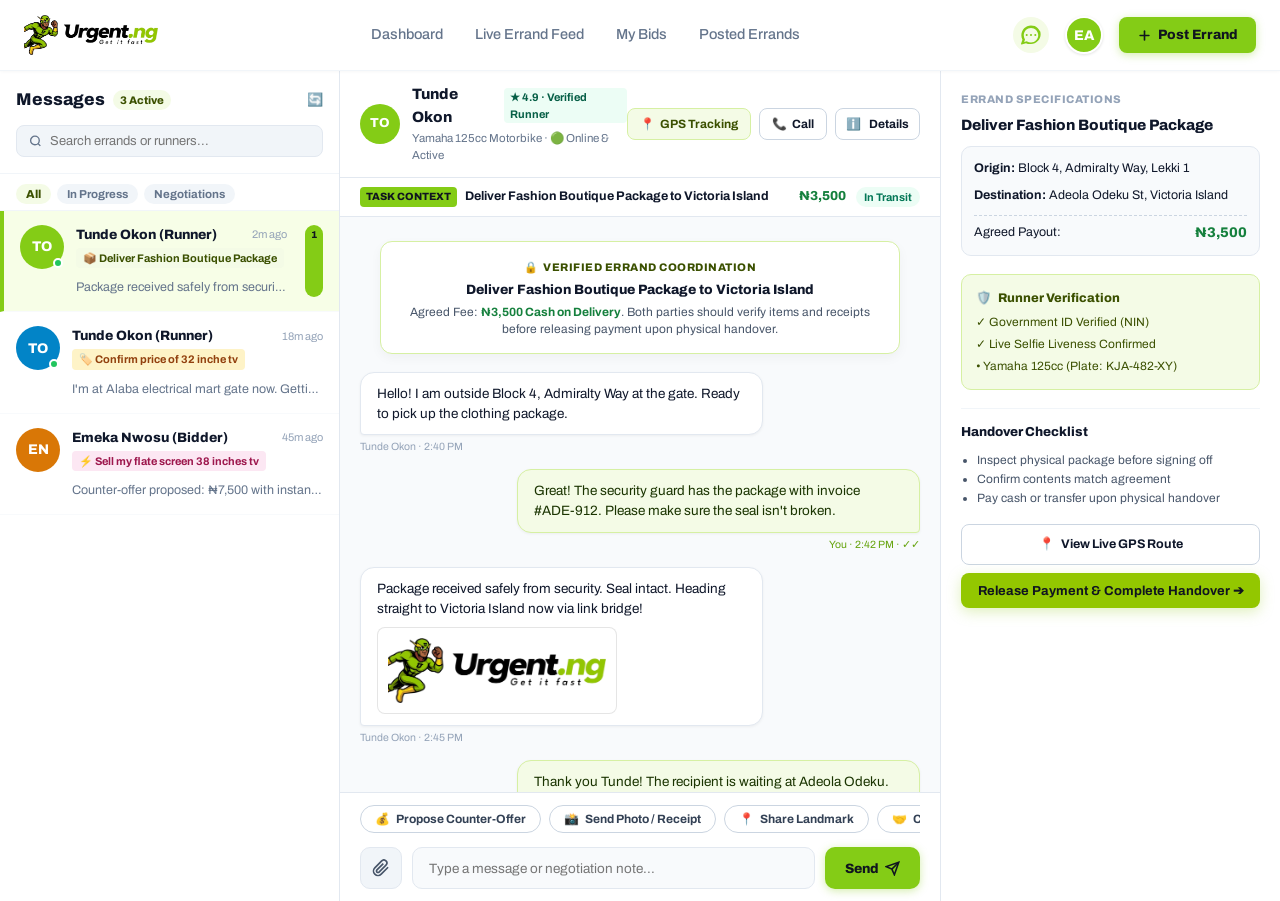
==== commit bec63489: "fix(chat): fix chat composer layout so quick action chips stack above text input" ====
--- a/chat.html
+++ b/chat.html
@@ -347,21 +347,30 @@
       transform: scale(1.02);
     }
 
-    /* Chat Input Bar */
-    .chat-input-bar {
+    /* Chat Input Bar & Composer */
+    .chat-composer-wrap,
+    .chat-feed-col .chat-input-bar {
       border-top: 1px solid #e2e8f0;
       padding: 12px 20px;
       background: #ffffff;
       flex-shrink: 0;
       z-index: 10;
+      display: flex !important;
+      flex-direction: column !important;
+      gap: 10px !important;
+      width: 100% !important;
+      box-sizing: border-box !important;
     }
     .quick-actions-bar {
       display: flex;
+      align-items: center;
       gap: 8px;
-      margin-bottom: 10px;
+      margin-bottom: 0;
       overflow-x: auto;
-      padding-bottom: 2px;
+      padding-bottom: 4px;
       scrollbar-width: none;
+      width: 100%;
+      flex-shrink: 0;
     }
     .quick-actions-bar::-webkit-scrollbar {
       display: none;
@@ -370,7 +379,7 @@
     .quick-chip-btn {
       background: #ffffff;
       border: 1px solid #cbd5e1;
-      padding: 6px 12px;
+      padding: 6px 14px;
       border-radius: 9999px;
       font-size: 12px;
       font-weight: 700;
@@ -378,10 +387,11 @@
       cursor: pointer;
       display: inline-flex;
       align-items: center;
-      gap: 5px;
+      gap: 6px;
       white-space: nowrap;
       transition: all 0.15s ease;
       font-family: inherit;
+      flex-shrink: 0;
     }
     .quick-chip-btn:hover {
       background: #f4fbe6;
@@ -394,6 +404,8 @@
       display: flex;
       align-items: center;
       gap: 10px;
+      width: 100%;
+      margin: 0;
     }
     .chat-attach-btn {
       width: 42px;
@@ -414,23 +426,26 @@
       color: #0f172a;
     }
 
-    .chat-text-input {
-      flex: 1;
-      height: 42px;
-      background: #f8fafc;
-      border: 1px solid #e2e8f0;
-      border-radius: 10px;
-      padding: 0 16px;
-      font-size: 13.5px;
-      outline: none;
-      font-family: inherit;
-      color: #0f172a;
+    .chat-feed-col .chat-text-input {
+      flex: 1 1 auto !important;
+      min-width: 0 !important;
+      width: auto !important;
+      height: 42px !important;
+      background: #f8fafc !important;
+      border: 1px solid #e2e8f0 !important;
+      border-radius: 10px !important;
+      padding: 0 16px !important;
+      font-size: 13.5px !important;
+      outline: none !important;
+      font-family: inherit !important;
+      color: #0f172a !important;
       transition: all 0.15s ease;
-    }
-    .chat-text-input:focus {
-      border-color: #84cc16;
-      background: #ffffff;
-      box-shadow: 0 0 0 2px rgba(132, 204, 22, 0.2);
+      box-sizing: border-box !important;
+    }
+    .chat-feed-col .chat-text-input:focus {
+      border-color: #84cc16 !important;
+      background: #ffffff !important;
+      box-shadow: 0 0 0 2px rgba(132, 204, 22, 0.2) !important;
     }
 
     .chat-send-btn {
@@ -804,7 +819,7 @@
       </div>
 
       <!-- Input Bar & Quick Actions -->
-      <div class="chat-input-bar">
+      <div class="chat-input-bar chat-composer-wrap">
         <div class="quick-actions-bar">
           <button type="button" class="quick-chip-btn" onclick="openCounterOfferModal()">
             <span>💰</span> Propose Counter-Offer
--- a/styles.css
+++ b/styles.css
@@ -2377,14 +2377,14 @@
   align-self: flex-end;
 }
 
-.chat-input-bar {
+.chat-popup-box .chat-input-bar {
   padding: 10px;
   border-top: 1px solid var(--cn-blue-100);
   display: flex;
   gap: 8px;
 }
 
-.chat-input-bar input {
+.chat-popup-box .chat-input-bar input {
   flex: 1;
   background: var(--cn-blue-50);
   border-radius: var(--radius-md);
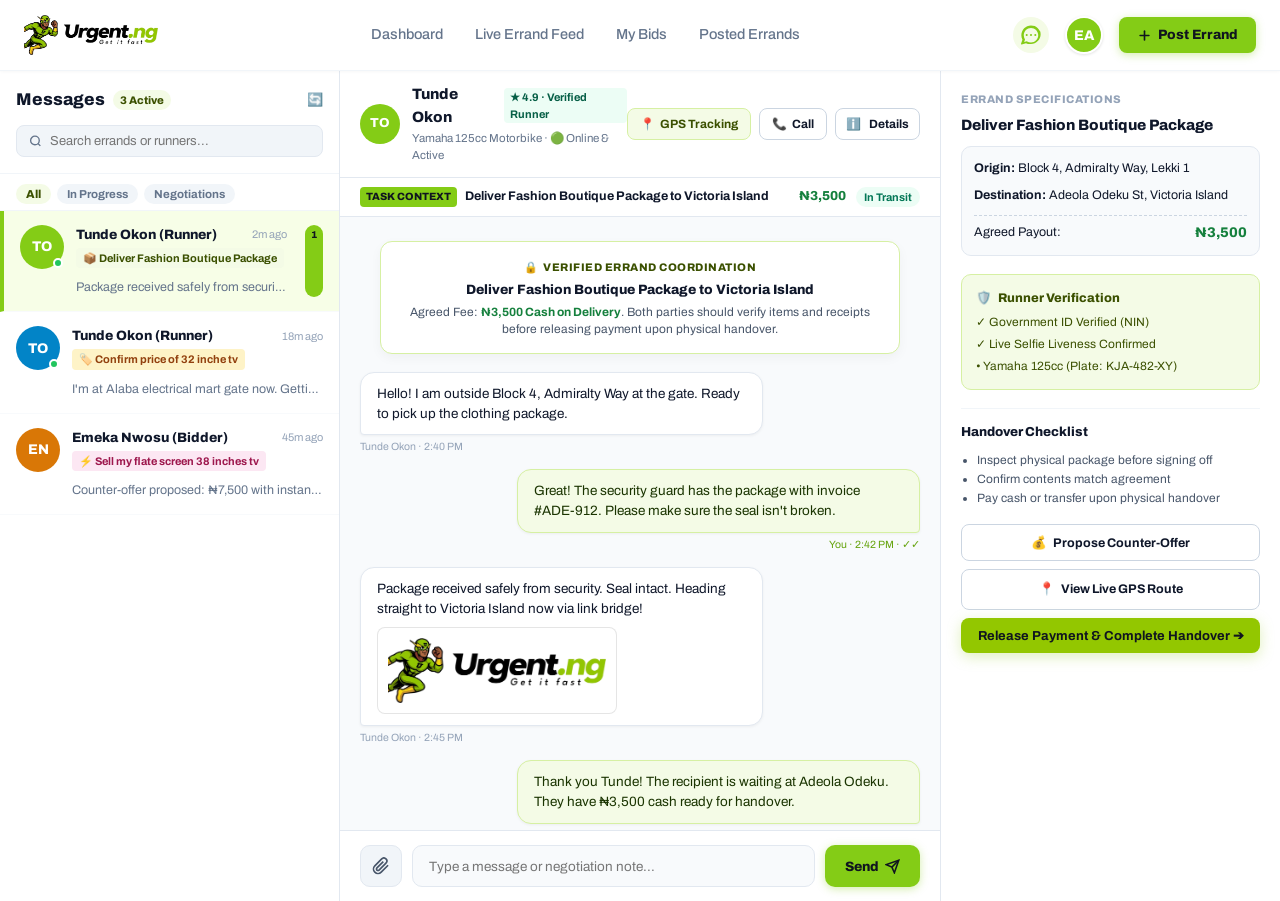
==== commit b5a588ce: "fix(chat): remove quick-action chips row from message input bar" ====
--- a/chat.html
+++ b/chat.html
@@ -351,29 +351,12 @@
     .chat-composer-wrap,
     .chat-feed-col .chat-input-bar {
       border-top: 1px solid #e2e8f0;
-      padding: 12px 20px;
+      padding: 14px 20px;
       background: #ffffff;
       flex-shrink: 0;
       z-index: 10;
-      display: flex !important;
-      flex-direction: column !important;
-      gap: 10px !important;
-      width: 100% !important;
-      box-sizing: border-box !important;
-    }
-    .quick-actions-bar {
-      display: flex;
-      align-items: center;
-      gap: 8px;
-      margin-bottom: 0;
-      overflow-x: auto;
-      padding-bottom: 4px;
-      scrollbar-width: none;
       width: 100%;
-      flex-shrink: 0;
-    }
-    .quick-actions-bar::-webkit-scrollbar {
-      display: none;
+      box-sizing: border-box;
     }
 
     .quick-chip-btn {
@@ -818,23 +801,8 @@
 
       </div>
 
-      <!-- Input Bar & Quick Actions -->
+      <!-- Input Bar -->
       <div class="chat-input-bar chat-composer-wrap">
-        <div class="quick-actions-bar">
-          <button type="button" class="quick-chip-btn" onclick="openCounterOfferModal()">
-            <span>💰</span> Propose Counter-Offer
-          </button>
-          <button type="button" class="quick-chip-btn" onclick="sendQuickPhoto()">
-            <span>📸</span> Send Photo / Receipt
-          </button>
-          <button type="button" class="quick-chip-btn" onclick="sendQuickLocation()">
-            <span>📍</span> Share Landmark
-          </button>
-          <button type="button" class="quick-chip-btn" onclick="sendDirectPaymentTerms()">
-            <span>🤝</span> Confirm Handover Terms
-          </button>
-        </div>
-
         <form class="input-compose-row" onsubmit="handleSendMessage(event)">
           <button type="button" class="chat-attach-btn" onclick="sendQuickPhoto()" title="Attach image or document">
             <svg width="18" height="18" viewBox="0 0 24 24" fill="none" stroke="currentColor" stroke-width="2.2"><path d="M21.44 11.05l-9.19 9.19a6 6 0 0 1-8.49-8.49l9.19-9.19a4 4 0 0 1 5.66 5.66l-9.2 9.19a2 2 0 0 1-2.83-2.83l8.49-8.48"></path></svg>
@@ -887,6 +855,9 @@
         </ul>
 
         <div style="display:flex; flex-direction:column; gap:8px;">
+          <button type="button" class="btn btn-secondary btn-block" onclick="openCounterOfferModal()" style="background:#ffffff; border:1px solid #cbd5e1; color:#0f172a; padding:10px; border-radius:8px; font-weight:700; font-size:12.5px; cursor:pointer; text-align:center; display:flex; align-items:center; justify-content:center; gap:6px;">
+            <span>💰</span> Propose Counter-Offer
+          </button>
           <a href="track-errand.html?id=URG-8492-LG&title=Deliver%20Fashion%20Boutique%20Package" target="_blank" class="btn btn-secondary btn-block" style="background:#ffffff; border:1px solid #cbd5e1; color:#0f172a; padding:10px; border-radius:8px; font-weight:700; font-size:12.5px; text-decoration:none; text-align:center; display:flex; align-items:center; justify-content:center; gap:6px;">
             <span>📍</span> View Live GPS Route
           </a>
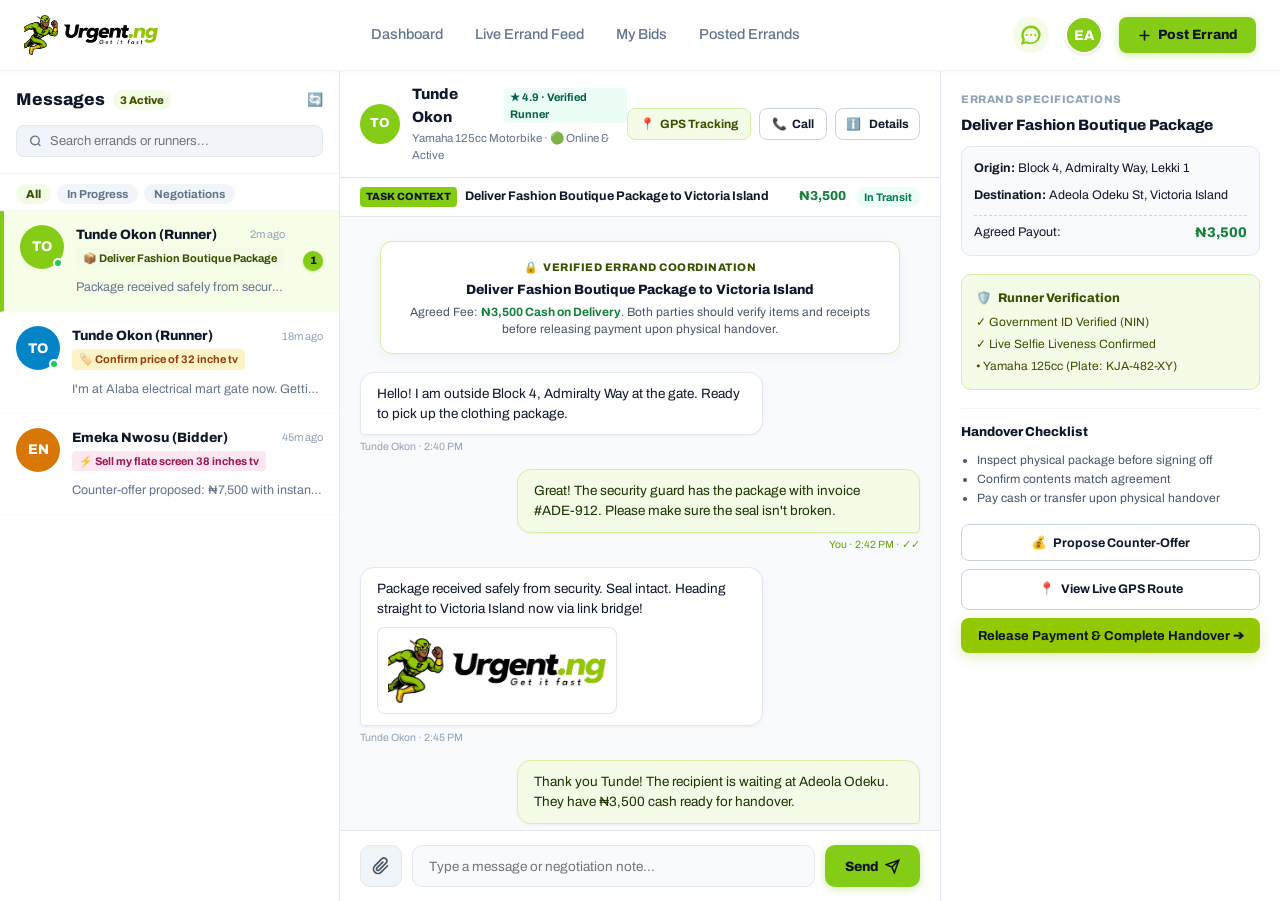
==== commit 08e6cdba: "fix(chat): make unread notification count badge a crisp circle" ====
--- a/chat.html
+++ b/chat.html
@@ -203,11 +203,21 @@
     .conv-unread-pill {
       background: #84cc16;
       color: #10151f;
-      font-size: 10px;
+      font-size: 11px;
       font-weight: 800;
-      padding: 2px 6px;
-      border-radius: 999px;
+      width: 20px;
+      height: 20px;
+      min-width: 20px;
+      border-radius: 50%;
+      display: inline-flex;
+      align-items: center;
+      justify-content: center;
+      align-self: center;
+      flex-shrink: 0;
+      line-height: 1;
+      padding: 0;
       margin-left: 6px;
+      box-shadow: 0 1px 3px rgba(132, 204, 22, 0.35);
     }
 
     /* Center Column: Active Chat Feed */
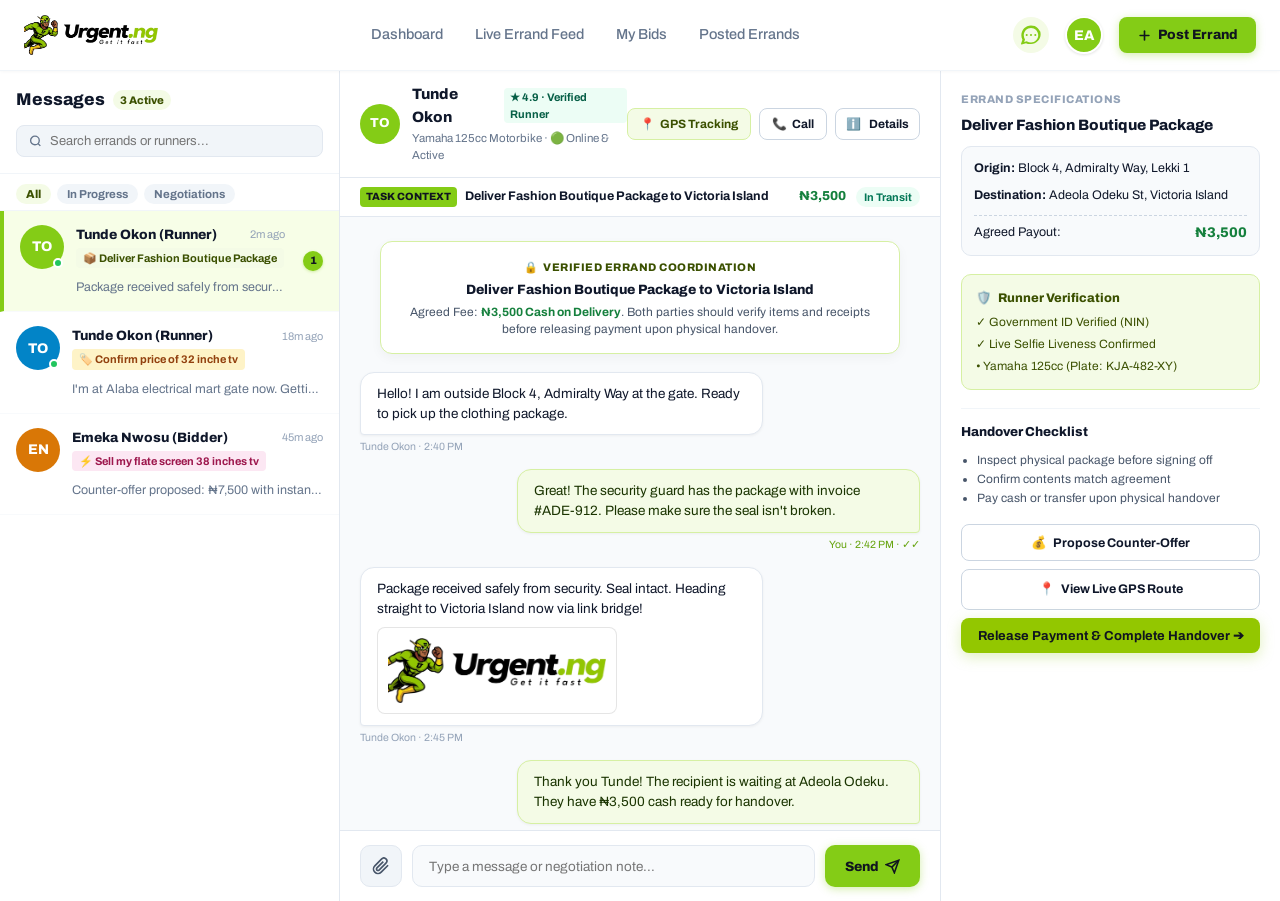
==== commit f5ecad2f: "fix(chat): remove refresh emoji button from messages header" ====
--- a/chat.html
+++ b/chat.html
@@ -643,9 +643,6 @@
             <h2 style="font-size:17px; font-weight:800; color:#0f172a; margin:0;">Messages</h2>
             <span style="font-size:11px; font-weight:800; background:#f4fbe6; color:#3b5000; padding:2px 7px; border-radius:9999px;">3 Active</span>
           </div>
-          <button type="button" onclick="showToast('Refreshing real-time messages...')" style="background:transparent; border:none; color:#64748b; cursor:pointer; font-size:13px;" title="Refresh">
-            🔄
-          </button>
         </div>
 
         <div class="conv-search-box">
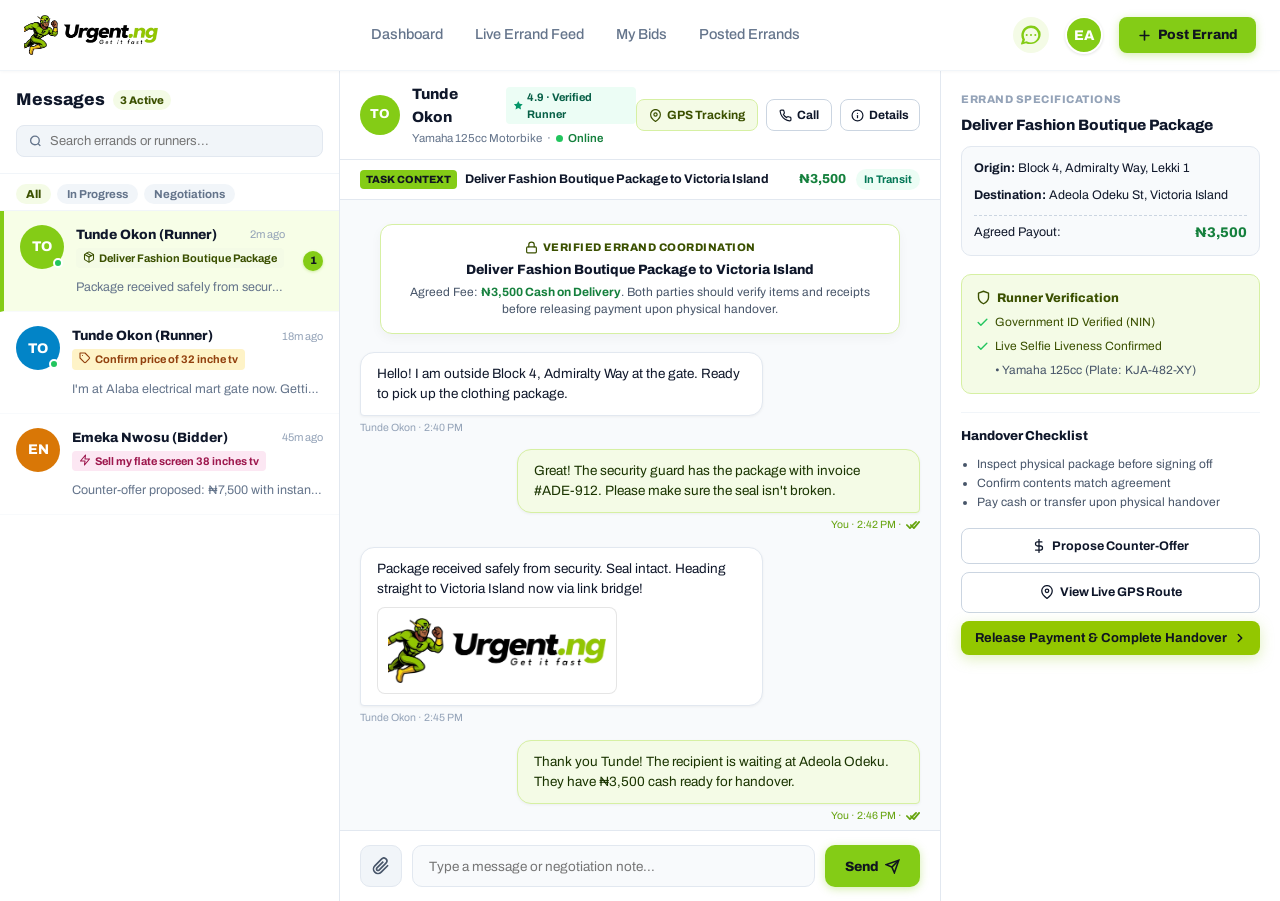
==== commit b93f593a: "refactor(ui): replace emojis with crisp SVG icons across chat, dropdowns, and badges" ====
--- a/chat.html
+++ b/chat.html
@@ -604,17 +604,17 @@
               <div style="font-size:11px; color:#64748b;" id="chatMenuUserRole">Unified Account</div>
             </div>
             <a href="requester-dashboard.html" onclick="switchProfileMode('requester')" style="display:flex; align-items:center; gap:10px; padding:9px 12px; font-size:13px; font-weight:600; color:#334155; text-decoration:none; border-radius:6px; transition:background 0.15s;" onmouseover="this.style.background='#f8fafc'" onmouseout="this.style.background='transparent'">
-              <span style="font-size:15px;">📋</span> Requester Dashboard
+              <svg width="15" height="15" viewBox="0 0 24 24" fill="none" stroke="currentColor" stroke-width="2" stroke-linecap="round" stroke-linejoin="round"><path d="M16 4h2a2 2 0 0 1 2 2v14a2 2 0 0 1-2 2H6a2 2 0 0 1-2-2V6a2 2 0 0 1 2-2h2"></path><rect x="8" y="2" width="8" height="4" rx="1" ry="1"></rect></svg> Requester Dashboard
             </a>
             <a href="runner-dashboard.html" onclick="switchProfileMode('runner')" style="display:flex; align-items:center; gap:10px; padding:9px 12px; font-size:13px; font-weight:600; color:#334155; text-decoration:none; border-radius:6px; transition:background 0.15s;" onmouseover="this.style.background='#f8fafc'" onmouseout="this.style.background='transparent'">
-              <span style="font-size:15px;">🏍️</span> Runner Dashboard
+              <svg width="15" height="15" viewBox="0 0 24 24" fill="none" stroke="currentColor" stroke-width="2" stroke-linecap="round" stroke-linejoin="round"><polygon points="13 2 3 14 12 14 11 22 21 10 12 10 13 2"></polygon></svg> Runner Dashboard
             </a>
             <a href="chat.html" style="display:flex; align-items:center; gap:10px; padding:9px 12px; font-size:13px; font-weight:600; color:#84cc16; text-decoration:none; border-radius:6px; background:#f4fbe6;">
-              <span style="font-size:15px;">💬</span> Errand Chat & Offers
+              <svg width="15" height="15" viewBox="0 0 24 24" fill="none" stroke="currentColor" stroke-width="2" stroke-linecap="round" stroke-linejoin="round"><path d="M21 15a2 2 0 0 1-2 2H7l-4 4V5a2 2 0 0 1 2-2h14a2 2 0 0 1 2 2z"></path></svg> Errand Chat & Offers
             </a>
             <div style="border-top:1px solid #f1f5f9; margin-top:4px; padding-top:4px;">
               <a href="login.html" style="display:flex; align-items:center; gap:10px; padding:9px 12px; font-size:13px; font-weight:600; color:#ef4444; text-decoration:none; border-radius:6px; transition:background 0.15s;" onmouseover="this.style.background='#fef2f2'" onmouseout="this.style.background='transparent'">
-                <span style="font-size:15px;">🚪</span> Sign Out
+                <svg width="15" height="15" viewBox="0 0 24 24" fill="none" stroke="currentColor" stroke-width="2" stroke-linecap="round" stroke-linejoin="round"><path d="M9 21H5a2 2 0 0 1-2-2V5a2 2 0 0 1 2-2h4"></path><polyline points="16 17 21 12 16 7"></polyline><line x1="21" y1="12" x2="9" y2="12"></line></svg> Sign Out
               </a>
             </div>
           </div>
@@ -671,7 +671,7 @@
               <span class="conv-name">Tunde Okon (Runner)</span>
               <span class="conv-time">2m ago</span>
             </div>
-            <div class="conv-errand-badge">📦 Deliver Fashion Boutique Package</div>
+            <div class="conv-errand-badge"><svg width="12" height="12" viewBox="0 0 24 24" fill="none" stroke="currentColor" stroke-width="2.2" stroke-linecap="round" stroke-linejoin="round" style="vertical-align:-1px; margin-right:4px;"><line x1="16.5" y1="9.4" x2="7.5" y2="4.21"></line><path d="M21 16V8a2 2 0 0 0-1-1.73l-7-4a2 2 0 0 0-2 0l-7 4A2 2 0 0 0 3 8v8a2 2 0 0 0 1 1.73l7 4a2 2 0 0 0 2 0l7-4A2 2 0 0 0 21 16z"></path><polyline points="3.27 6.96 12 12.01 20.73 6.96"></polyline><line x1="12" y1="22.08" x2="12" y2="12"></line></svg>Deliver Fashion Boutique Package</div>
             <div class="conv-preview">Package received safely from security. Seal intact. Heading to VI!</div>
           </div>
           <span class="conv-unread-pill">1</span>
@@ -688,7 +688,7 @@
               <span class="conv-name">Tunde Okon (Runner)</span>
               <span class="conv-time">18m ago</span>
             </div>
-            <div class="conv-errand-badge" style="background:#fef3c7; color:#92400e;">🏷️ Confirm price of 32 inche tv</div>
+            <div class="conv-errand-badge" style="background:#fef3c7; color:#92400e;"><svg width="12" height="12" viewBox="0 0 24 24" fill="none" stroke="currentColor" stroke-width="2.2" stroke-linecap="round" stroke-linejoin="round" style="vertical-align:-1px; margin-right:4px;"><path d="M20.59 13.41l-7.17 7.17a2 2 0 0 1-2.83 0L2 12V2h10l8.59 8.59a2 2 0 0 1 0 2.82z"></path><line x1="7" y1="7" x2="7.01" y2="7"></line></svg>Confirm price of 32 inche tv</div>
             <div class="conv-preview">I'm at Alaba electrical mart gate now. Getting current quotes...</div>
           </div>
         </div>
@@ -703,7 +703,7 @@
               <span class="conv-name">Emeka Nwosu (Bidder)</span>
               <span class="conv-time">45m ago</span>
             </div>
-            <div class="conv-errand-badge" style="background:#fce7f3; color:#9d174d;">⚡ Sell my flate screen 38 inches tv</div>
+            <div class="conv-errand-badge" style="background:#fce7f3; color:#9d174d;"><svg width="12" height="12" viewBox="0 0 24 24" fill="none" stroke="currentColor" stroke-width="2.2" stroke-linecap="round" stroke-linejoin="round" style="vertical-align:-1px; margin-right:4px;"><polygon points="13 2 3 14 12 14 11 22 21 10 12 10 13 2"></polygon></svg>Sell my flate screen 38 inches tv</div>
             <div class="conv-preview">Counter-offer proposed: ₦7,500 with instant pickup.</div>
           </div>
         </div>
@@ -723,21 +723,29 @@
           <div>
             <div style="display:flex; align-items:center; gap:8px;">
               <h3 style="font-size:15px; font-weight:800; color:#0f172a; margin:0;" id="activeChatName">Tunde Okon</h3>
-              <span style="font-size:11px; background:#ecfdf5; color:#065f46; font-weight:700; padding:1px 6px; border-radius:4px;" id="activeChatRating">★ 4.9 · Verified Runner</span>
+              <span style="font-size:11px; background:#ecfdf5; color:#065f46; font-weight:700; padding:2px 7px; border-radius:4px; display:inline-flex; align-items:center; gap:4px;" id="activeChatRating">
+                <svg width="11" height="11" viewBox="0 0 24 24" fill="#059669"><polygon points="12 2 15.09 8.26 22 9.27 17 14.14 18.18 21.02 12 17.77 5.82 21.02 7 14.14 2 9.27 8.91 8.26 12 2"></polygon></svg>
+                <span id="activeRatingVal">4.9 · Verified Runner</span>
+              </span>
             </div>
-            <div style="font-size:11.5px; color:#64748b; margin-top:2px;" id="activeChatSub">Yamaha 125cc Motorbike · 🟢 Online & Active</div>
+            <div style="font-size:11.5px; color:#64748b; margin-top:2px; display:flex; align-items:center; gap:5px;" id="activeChatSub">
+              <span id="activeSubVehicle">Yamaha 125cc Motorbike</span>
+              <span>·</span>
+              <span style="display:inline-block; width:7px; height:7px; border-radius:50%; background:#22c55e;"></span>
+              <span style="color:#15803d; font-weight:600;">Online</span>
+            </div>
           </div>
         </div>
 
         <div style="display:flex; align-items:center; gap:8px;">
           <a href="track-errand.html?id=URG-8492-LG&title=Deliver%20Fashion%20Boutique%20Package" target="_blank" class="btn btn-secondary btn-sm hide-mobile" style="background:#f4fbe6; border:1px solid #d6f0a3; color:#3b5000; padding:6px 12px; border-radius:8px; font-size:12px; font-weight:700; text-decoration:none; display:inline-flex; align-items:center; gap:5px;">
-            <span>📍</span> GPS Tracking
+            <svg width="13" height="13" viewBox="0 0 24 24" fill="none" stroke="currentColor" stroke-width="2.2" stroke-linecap="round" stroke-linejoin="round"><path d="M21 10c0 7-9 13-9 13s-9-6-9-13a9 9 0 0 1 18 0z"></path><circle cx="12" cy="10" r="3"></circle></svg> GPS Tracking
           </a>
           <a href="tel:08085559182" class="btn btn-secondary btn-sm" style="background:#ffffff; border:1px solid #cbd5e1; color:#0f172a; padding:6px 12px; border-radius:8px; font-size:12px; font-weight:700; text-decoration:none; display:inline-flex; align-items:center; gap:5px;">
-            <span>📞</span> Call
+            <svg width="13" height="13" viewBox="0 0 24 24" fill="none" stroke="currentColor" stroke-width="2.2" stroke-linecap="round" stroke-linejoin="round"><path d="M22 16.92v3a2 2 0 0 1-2.18 2 19.79 19.79 0 0 1-8.63-3.07 19.5 19.5 0 0 1-6-6 19.79 19.79 0 0 1-3.07-8.67A2 2 0 0 1 4.11 2h3a2 2 0 0 1 2 1.72 12.84 12.84 0 0 0 .7 2.81 2 2 0 0 1-.45 2.11L8.09 9.91a16 16 0 0 0 6 6l1.27-1.27a2 2 0 0 1 2.11-.45 12.84 12.84 0 0 0 2.81.7A2 2 0 0 1 22 16.92z"></path></svg> Call
           </a>
-          <button type="button" class="btn btn-secondary btn-sm" onclick="toggleDetailsSidebar()" style="background:#ffffff; border:1px solid #cbd5e1; color:#0f172a; padding:6px 10px; border-radius:8px; font-size:12px; font-weight:700; cursor:pointer;" title="Toggle Details">
-            <span>ℹ️</span> <span class="hide-mobile">Details</span>
+          <button type="button" class="btn btn-secondary btn-sm" onclick="toggleDetailsSidebar()" style="background:#ffffff; border:1px solid #cbd5e1; color:#0f172a; padding:6px 10px; border-radius:8px; font-size:12px; font-weight:700; cursor:pointer; display:inline-flex; align-items:center; gap:5px;" title="Toggle Details">
+            <svg width="13" height="13" viewBox="0 0 24 24" fill="none" stroke="currentColor" stroke-width="2.2" stroke-linecap="round" stroke-linejoin="round"><circle cx="12" cy="12" r="10"></circle><line x1="12" y1="16" x2="12" y2="12"></line><line x1="12" y1="8" x2="12.01" y2="8"></line></svg> <span class="hide-mobile">Details</span>
           </button>
         </div>
       </div>
@@ -762,7 +770,7 @@
         <!-- System Welcome & Terms Card -->
         <div class="chat-action-card" style="align-self:center; width:100%; max-width:520px; text-align:center;">
           <div style="display:inline-flex; align-items:center; gap:5px; font-size:11px; font-weight:800; text-transform:uppercase; color:#3b5000; letter-spacing:0.5px; margin-bottom:4px;">
-            <span>🔒</span> Verified Errand Coordination
+            <svg width="13" height="13" viewBox="0 0 24 24" fill="none" stroke="currentColor" stroke-width="2.2" stroke-linecap="round" stroke-linejoin="round"><rect x="3" y="11" width="18" height="11" rx="2" ry="2"></rect><path d="M7 11V7a5 5 0 0 1 10 0v4"></path></svg> Verified Errand Coordination
           </div>
           <div style="font-size:13.5px; font-weight:800; color:#0f172a; margin-bottom:4px;" id="streamErrandTitle">
             Deliver Fashion Boutique Package to Victoria Island
@@ -785,7 +793,7 @@
           <div class="msg-bubble">
             Great! The security guard has the package with invoice #ADE-912. Please make sure the seal isn't broken.
           </div>
-          <span class="msg-meta">You · 2:42 PM · ✓✓</span>
+          <span class="msg-meta">You · 2:42 PM · <svg width="14" height="10" viewBox="0 0 16 11" fill="none" stroke="#65a30d" stroke-width="2" stroke-linecap="round" stroke-linejoin="round" style="vertical-align:-1px;"><path d="M1 5.5L4.5 9L11.5 2"></path><path d="M5.5 5.5L9 9L15 2"></path></svg></span>
         </div>
 
         <!-- Incoming Photo Proof Message -->
@@ -803,7 +811,7 @@
           <div class="msg-bubble">
             Thank you Tunde! The recipient is waiting at Adeola Odeku. They have ₦3,500 cash ready for handover.
           </div>
-          <span class="msg-meta">You · 2:46 PM · ✓✓</span>
+          <span class="msg-meta">You · 2:46 PM · <svg width="14" height="10" viewBox="0 0 16 11" fill="none" stroke="#65a30d" stroke-width="2" stroke-linecap="round" stroke-linejoin="round" style="vertical-align:-1px;"><path d="M1 5.5L4.5 9L11.5 2"></path><path d="M5.5 5.5L9 9L15 2"></path></svg></span>
         </div>
 
       </div>
@@ -843,12 +851,12 @@
       <!-- Runner Safety Info -->
       <div style="background:#f4fbe6; border:1px solid #d6f0a3; border-radius:10px; padding:14px; font-size:12.5px; color:#3b5000;">
         <div style="font-weight:800; margin-bottom:6px; display:flex; align-items:center; gap:6px;">
-          <span>🛡️</span> Runner Verification
-        </div>
-        <div style="display:flex; flex-direction:column; gap:4px; font-size:12px;">
-          <div>✓ Government ID Verified (NIN)</div>
-          <div>✓ Live Selfie Liveness Confirmed</div>
-          <div id="sidebarVehicle">• Yamaha 125cc (Plate: KJA-482-XY)</div>
+          <svg width="15" height="15" viewBox="0 0 24 24" fill="none" stroke="currentColor" stroke-width="2.2" stroke-linecap="round" stroke-linejoin="round"><path d="M12 22s8-4 8-10V5l-8-3-8 3v7c0 6 8 10 8 10z"></path></svg> Runner Verification
+        </div>
+        <div style="display:flex; flex-direction:column; gap:6px; font-size:12px;">
+          <div style="display:flex; align-items:center; gap:6px;"><svg width="13" height="13" viewBox="0 0 24 24" fill="none" stroke="#22c55e" stroke-width="2.6" stroke-linecap="round" stroke-linejoin="round"><polyline points="20 6 9 17 4 12"></polyline></svg> Government ID Verified (NIN)</div>
+          <div style="display:flex; align-items:center; gap:6px;"><svg width="13" height="13" viewBox="0 0 24 24" fill="none" stroke="#22c55e" stroke-width="2.6" stroke-linecap="round" stroke-linejoin="round"><polyline points="20 6 9 17 4 12"></polyline></svg> Live Selfie Liveness Confirmed</div>
+          <div id="sidebarVehicle" style="padding-left:19px; color:#475569;">• Yamaha 125cc (Plate: KJA-482-XY)</div>
         </div>
       </div>
 
@@ -863,13 +871,14 @@
 
         <div style="display:flex; flex-direction:column; gap:8px;">
           <button type="button" class="btn btn-secondary btn-block" onclick="openCounterOfferModal()" style="background:#ffffff; border:1px solid #cbd5e1; color:#0f172a; padding:10px; border-radius:8px; font-weight:700; font-size:12.5px; cursor:pointer; text-align:center; display:flex; align-items:center; justify-content:center; gap:6px;">
-            <span>💰</span> Propose Counter-Offer
+            <svg width="14" height="14" viewBox="0 0 24 24" fill="none" stroke="currentColor" stroke-width="2.2" stroke-linecap="round" stroke-linejoin="round"><line x1="12" y1="1" x2="12" y2="23"></line><path d="M17 5H9.5a3.5 3.5 0 0 0 0 7h5a3.5 3.5 0 0 1 0 7H6"></path></svg> Propose Counter-Offer
           </button>
           <a href="track-errand.html?id=URG-8492-LG&title=Deliver%20Fashion%20Boutique%20Package" target="_blank" class="btn btn-secondary btn-block" style="background:#ffffff; border:1px solid #cbd5e1; color:#0f172a; padding:10px; border-radius:8px; font-weight:700; font-size:12.5px; text-decoration:none; text-align:center; display:flex; align-items:center; justify-content:center; gap:6px;">
-            <span>📍</span> View Live GPS Route
+            <svg width="14" height="14" viewBox="0 0 24 24" fill="none" stroke="currentColor" stroke-width="2.2" stroke-linecap="round" stroke-linejoin="round"><path d="M21 10c0 7-9 13-9 13s-9-6-9-13a9 9 0 0 1 18 0z"></path><circle cx="12" cy="10" r="3"></circle></svg> View Live GPS Route
           </a>
-          <button type="button" class="btn btn-primary btn-block" onclick="openHandoverModal()" style="background:#84cc16; color:#10151f; border:none; padding:10px; border-radius:8px; font-weight:800; font-size:13px; cursor:pointer;">
-            Release Payment & Complete Handover ➔
+          <button type="button" class="btn btn-primary btn-block" onclick="openHandoverModal()" style="background:#84cc16; color:#10151f; border:none; padding:10px; border-radius:8px; font-weight:800; font-size:13px; cursor:pointer; display:flex; align-items:center; justify-content:center; gap:6px;">
+            <span>Release Payment & Complete Handover</span>
+            <svg width="14" height="14" viewBox="0 0 24 24" fill="none" stroke="currentColor" stroke-width="2.5" stroke-linecap="round" stroke-linejoin="round"><polyline points="9 18 15 12 9 6"></polyline></svg>
           </button>
         </div>
       </div>
@@ -900,8 +909,9 @@
           <textarea id="counterNoteInput" style="width:100%; border:1px solid #cbd5e1; border-radius:8px; padding:10px 12px; font-size:13px; font-family:inherit; box-sizing:border-box;" placeholder="e.g. Can we agree on ₦3,000 if pickup is delayed by 15 mins?..." rows="3"></textarea>
         </div>
 
-        <button type="submit" class="figma-btn-post-errand" style="width:100%; justify-content:center; height:42px; font-size:14px;">
-          Send Counter-Offer to Runner ➔
+        <button type="submit" class="figma-btn-post-errand" style="width:100%; justify-content:center; height:42px; font-size:14px; display:inline-flex; align-items:center; gap:6px;">
+          <span>Send Counter-Offer to Runner</span>
+          <svg width="14" height="14" viewBox="0 0 24 24" fill="none" stroke="currentColor" stroke-width="2.5" stroke-linecap="round" stroke-linejoin="round"><polyline points="9 18 15 12 9 6"></polyline></svg>
         </button>
       </form>
     </div>
@@ -915,8 +925,9 @@
         <button type="button" onclick="closeHandoverModal()" style="font-size:22px; color:#94a3b8; background:none; border:none; cursor:pointer;">&times;</button>
       </div>
 
-      <div style="background:#f4fbe6; border:1px solid #d6f0a3; padding:12px; border-radius:8px; margin-bottom:14px; font-size:12.5px; color:#3b5000;">
-        ⚠️ Please make sure you or your recipient have physically received the package and inspected the items before confirming.
+      <div style="background:#f4fbe6; border:1px solid #d6f0a3; padding:12px; border-radius:8px; margin-bottom:14px; font-size:12.5px; color:#3b5000; display:flex; align-items:flex-start; gap:8px;">
+        <svg width="16" height="16" viewBox="0 0 24 24" fill="none" stroke="#65a30d" stroke-width="2.2" stroke-linecap="round" stroke-linejoin="round" style="flex-shrink:0; margin-top:2px;"><circle cx="12" cy="12" r="10"></circle><line x1="12" y1="8" x2="12" y2="12"></line><line x1="12" y1="16" x2="12.01" y2="16"></line></svg>
+        <div>Please make sure you or your recipient have physically received the package and inspected the items before confirming.</div>
       </div>
 
       <div style="margin-bottom:18px; font-size:13px; color:#475569;">
@@ -926,14 +937,17 @@
 
       <div style="display:flex; gap:10px; justify-content:flex-end;">
         <button type="button" onclick="closeHandoverModal()" style="background:#ffffff; border:1px solid #cbd5e1; padding:8px 16px; border-radius:8px; font-weight:700; font-size:13px; cursor:pointer;">Cancel</button>
-        <button type="button" onclick="confirmHandoverPayment()" class="figma-btn-post-errand" style="cursor:pointer;">Confirm & Release Payout ✓</button>
+        <button type="button" onclick="confirmHandoverPayment()" class="figma-btn-post-errand" style="cursor:pointer; display:inline-flex; align-items:center; gap:6px;">
+          <span>Confirm & Release Payout</span>
+          <svg width="14" height="14" viewBox="0 0 24 24" fill="none" stroke="currentColor" stroke-width="2.5" stroke-linecap="round" stroke-linejoin="round"><polyline points="20 6 9 17 4 12"></polyline></svg>
+        </button>
       </div>
     </div>
   </div>
 
   <!-- Toast -->
   <div class="toast-box" id="chatToast">
-    <span id="toastIcon">✓</span>
+    <span id="toastIcon" style="display:inline-flex; align-items:center;"><svg width="15" height="15" viewBox="0 0 24 24" fill="none" stroke="#84cc16" stroke-width="2.8" stroke-linecap="round" stroke-linejoin="round"><polyline points="20 6 9 17 4 12"></polyline></svg></span>
     <span id="toastMsg">Action completed successfully</span>
   </div>
 
@@ -943,8 +957,8 @@
       1: {
         name: "Tunde Okon",
         avatar: "TO",
-        rating: "★ 4.9 · Verified Runner",
-        sub: "Yamaha 125cc Motorbike · 🟢 Online",
+        rating: "4.9 · Verified Runner",
+        sub: "Yamaha 125cc Motorbike",
         errandTitle: "Deliver Fashion Boutique Package to Victoria Island",
         origin: "Block 4, Admiralty Way, Lekki 1",
         dest: "Adeola Odeku St, Victoria Island",
@@ -961,8 +975,8 @@
       2: {
         name: "Tunde Okon",
         avatar: "TO",
-        rating: "★ 4.9 · Alaba Electronics Specialist",
-        sub: "At Alaba International Market · 🟢 Online",
+        rating: "4.9 · Alaba Electronics Specialist",
+        sub: "At Alaba International Market",
         errandTitle: "Confirm price of 32 inche tv in Alaba market",
         origin: "Electronics Section, Alaba International",
         dest: "Surulere, Lagos",
@@ -978,8 +992,8 @@
       3: {
         name: "Emeka Nwosu",
         avatar: "EN",
-        rating: "★ 4.8 · Tech Runner & Buyer",
-        sub: "Computer Village Specialist · 🟢 Online",
+        rating: "4.8 · Tech Runner & Buyer",
+        sub: "Computer Village Specialist",
         errandTitle: "Sell my flate screen 38 inches tv",
         origin: "Otigba Street, Ikeja",
         dest: "Magodo Phase 2",
@@ -1002,7 +1016,9 @@
       const toastMsg = document.getElementById('toastMsg');
       const toastIcon = document.getElementById('toastIcon');
       toastMsg.textContent = message;
-      toastIcon.textContent = isSuccess ? '✓' : 'ℹ️';
+      toastIcon.innerHTML = isSuccess
+        ? `<svg width="15" height="15" viewBox="0 0 24 24" fill="none" stroke="#84cc16" stroke-width="2.8" stroke-linecap="round" stroke-linejoin="round"><polyline points="20 6 9 17 4 12"></polyline></svg>`
+        : `<svg width="15" height="15" viewBox="0 0 24 24" fill="none" stroke="#38bdf8" stroke-width="2.4" stroke-linecap="round" stroke-linejoin="round"><circle cx="12" cy="12" r="10"></circle><line x1="12" y1="16" x2="12" y2="12"></line><line x1="12" y1="8" x2="12.01" y2="8"></line></svg>`;
       toast.classList.add('show');
       setTimeout(() => {
         toast.classList.remove('show');
@@ -1024,8 +1040,10 @@
 
       document.getElementById('activeChatName').textContent = data.name;
       document.getElementById('activeChatAvatar').textContent = data.avatar;
-      document.getElementById('activeChatRating').textContent = data.rating;
-      document.getElementById('activeChatSub').textContent = data.sub;
+      const ratingVal = document.getElementById('activeRatingVal');
+      if (ratingVal) ratingVal.textContent = data.rating;
+      const subVehicle = document.getElementById('activeSubVehicle');
+      if (subVehicle) subVehicle.textContent = data.sub;
 
       document.getElementById('ribbonErrandTitle').textContent = data.errandTitle;
       document.getElementById('ribbonErrandPrice').textContent = data.price;
@@ -1043,7 +1061,7 @@
       stream.innerHTML = `
         <div class="chat-action-card" style="align-self:center; width:100%; max-width:520px; text-align:center;">
           <div style="display:inline-flex; align-items:center; gap:5px; font-size:11px; font-weight:800; text-transform:uppercase; color:#3b5000; letter-spacing:0.5px; margin-bottom:4px;">
-            <span>🔒</span> Verified Errand Coordination
+            <svg width="13" height="13" viewBox="0 0 24 24" fill="none" stroke="currentColor" stroke-width="2.2" stroke-linecap="round" stroke-linejoin="round"><rect x="3" y="11" width="18" height="11" rx="2" ry="2"></rect><path d="M7 11V7a5 5 0 0 1 10 0v4"></path></svg> Verified Errand Coordination
           </div>
           <div style="font-size:13.5px; font-weight:800; color:#0f172a; margin-bottom:4px;">
             ${data.errandTitle}
@@ -1143,19 +1161,19 @@
           ${text}
           ${imgHtml}
         </div>
-        <span class="msg-meta">${type === 'outgoing' ? 'You' : 'Runner'} · ${timeDisplay} ${type === 'outgoing' ? '· ✓✓' : ''}</span>
+        <span class="msg-meta">${type === 'outgoing' ? 'You' : 'Runner'} · ${timeDisplay} ${type === 'outgoing' ? '· <svg width="14" height="10" viewBox="0 0 16 11" fill="none" stroke="#65a30d" stroke-width="2" stroke-linecap="round" stroke-linejoin="round" style="vertical-align:-1px;"><path d="M1 5.5L4.5 9L11.5 2"></path><path d="M5.5 5.5L9 9L15 2"></path></svg>' : ''}</span>
       `;
       stream.appendChild(group);
       stream.scrollTop = stream.scrollHeight;
     }
 
     function sendQuickPhoto() {
-      appendMessage("📸 [Photo Proof]: Item condition & purchase receipt captured.", 'outgoing');
+      appendMessage("[Photo Proof]: Item condition & purchase receipt captured.", 'outgoing');
       showToast('Photo proof sent to runner stream!');
     }
 
     function sendQuickLocation() {
-      appendMessage("📍 [Landmark / Gate]: Opposite Salvation Pharmacy, by the white gate with security guard.", 'outgoing');
+      appendMessage("[Landmark / Gate]: Opposite Salvation Pharmacy, by the white gate with security guard.", 'outgoing');
       showToast('Landmark shared in chat!');
     }
 
@@ -1167,7 +1185,10 @@
       card.style.width = '100%';
       card.style.maxWidth = '500px';
       card.innerHTML = `
-        <div style="font-weight:800; color:#15803d; margin-bottom:4px;">🤝 Agreed Direct Handover Terms</div>
+        <div style="font-weight:800; color:#15803d; margin-bottom:4px; display:flex; align-items:center; gap:6px;">
+          <svg width="15" height="15" viewBox="0 0 24 24" fill="none" stroke="currentColor" stroke-width="2" stroke-linecap="round" stroke-linejoin="round"><path d="M16 21v-2a4 4 0 0 0-4-4H5a4 4 0 0 0-4 4v2"></path><circle cx="8.5" cy="7" r="4"></circle><line x1="20" y1="8" x2="20" y2="14"></line><line x1="23" y1="11" x2="17" y2="11"></line></svg>
+          Agreed Direct Handover Terms
+        </div>
         <div style="font-size:12.5px; color:#1e293b; line-height:1.45;">
           Agreed Payout: <strong>₦3,500</strong>. Recipient will verify package and pay directly upon physical handover.
         </div>
@@ -1199,11 +1220,14 @@
       card.style.width = '100%';
       card.style.maxWidth = '500px';
       card.innerHTML = `
-        <div style="font-weight:800; color:#92400e; margin-bottom:4px;">💰 Proposed Counter-Offer: ₦${Number(price).toLocaleString()}</div>
+        <div style="font-weight:800; color:#92400e; margin-bottom:4px; display:flex; align-items:center; gap:6px;">
+          <svg width="15" height="15" viewBox="0 0 24 24" fill="none" stroke="currentColor" stroke-width="2.2" stroke-linecap="round" stroke-linejoin="round"><line x1="12" y1="1" x2="12" y2="23"></line><path d="M17 5H9.5a3.5 3.5 0 0 0 0 7h5a3.5 3.5 0 0 1 0 7H6"></path></svg>
+          Proposed Counter-Offer: ₦${Number(price).toLocaleString()}
+        </div>
         <div style="font-size:13px; color:#451a03; margin-bottom:8px;">"${note}"</div>
         <div style="display:flex; gap:8px; justify-content:flex-end;">
           <button class="btn btn-secondary btn-sm" onclick="this.parentElement.innerHTML='<span style=\\'color:#ef4444; font-weight:700; font-size:12px;\\'>Declined</span>'" style="background:#ffffff; border:1px solid #cbd5e1; padding:5px 12px; border-radius:6px; font-size:12px; cursor:pointer;">Decline</button>
-          <button class="btn btn-primary btn-sm" onclick="this.parentElement.innerHTML='<span style=\\'color:#047857; font-weight:800; font-size:12px;\\'>✓ Agreed at ₦${Number(price).toLocaleString()}</span>'; showToast('Counter-offer accepted! Terms updated.')" style="background:#84cc16; color:#10151f; border:none; padding:5px 14px; border-radius:6px; font-weight:800; font-size:12px; cursor:pointer;">Accept Counter</button>
+          <button class="btn btn-primary btn-sm" onclick="this.parentElement.innerHTML='<span style=\\'color:#047857; font-weight:800; font-size:12px; display:inline-flex; align-items:center; gap:4px;\\'><svg width=\\'12\\' height=\\'12\\' viewBox=\\'0 0 24 24\\' fill=\\'none\\' stroke=\\'#047857\\' stroke-width=\\'2.6\\' stroke-linecap=\\'round\\' stroke-linejoin=\\'round\\"><polyline points=\\'20 6 9 17 4 12\\'></polyline></svg> Agreed at ₦${Number(price).toLocaleString()}</span>'; showToast('Counter-offer accepted! Terms updated.')" style="background:#84cc16; color:#10151f; border:none; padding:5px 14px; border-radius:6px; font-weight:800; font-size:12px; cursor:pointer;">Accept Counter</button>
         </div>
       `;
       stream.appendChild(card);
@@ -1221,8 +1245,8 @@
     }
     function confirmHandoverPayment() {
       closeHandoverModal();
-      appendMessage("🎉 [Handover Verified]: Errand delivered successfully. Payment of ₦3,500 confirmed and released to runner!", 'outgoing');
-      showToast('Handover confirmed & payout released! 🎉');
+      appendMessage("[Handover Verified]: Errand delivered successfully. Payment of ₦3,500 confirmed and released to runner!", 'outgoing');
+      showToast('Handover confirmed & payout released!');
     }
 
     // Photo viewer
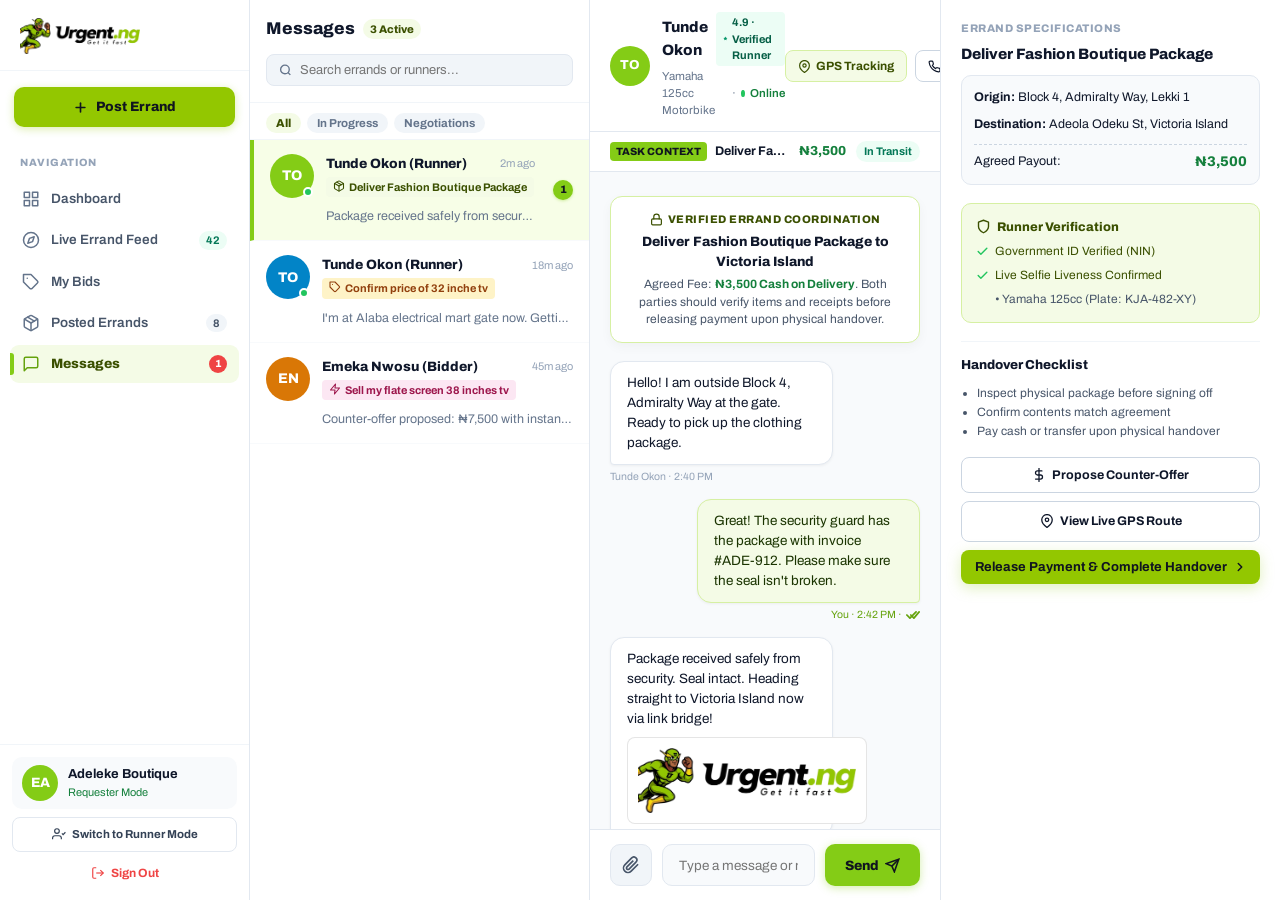
==== commit df8c4748: "feat(nav): replace top horizontal navbar with responsive sidebar menu across authenticated pages" ====
--- a/chat.html
+++ b/chat.html
@@ -27,10 +27,15 @@
     .chat-layout {
       display: grid;
       grid-template-columns: 340px 1fr 340px;
-      height: calc(100vh - 70px);
+      height: 100vh;
       background: #ffffff;
       overflow: hidden;
       position: relative;
+    }
+    @media (max-width: 991px) {
+      .chat-layout {
+        height: calc(100vh - 56px);
+      }
     }
 
     /* Left Sidebar: Conversations */
@@ -568,60 +573,25 @@
 </head>
 <body>
 
-  <!-- ================= TOP NAVIGATION (FIGMA NODE 62:3878) ================= -->
-  <header class="figma-auth-header">
-    <div class="figma-header-inner">
-      <!-- Left: Logo -->
-      <a href="index.html" class="figma-logo-link" title="Urgent.ng - Get it fast">
-        <img src="assets/logo.png" alt="Urgent.ng - Get it fast" class="figma-logo-img">
-      </a>
-
-      <!-- Center: Nav Links -->
-      <nav class="figma-nav-center hide-mobile">
-        <a href="requester-dashboard.html" class="figma-nav-link" id="navDashLink">Dashboard</a>
-        <a href="discovery.html" class="figma-nav-link">Live Errand Feed</a>
-        <a href="discovery.html#my-bids" class="figma-nav-link">My Bids</a>
-        <a href="discovery.html#posted-errands" class="figma-nav-link">Posted Errands</a>
-      </nav>
-
-      <!-- Right Actions: Chat (Active), Profile Avatar, Post Errand -->
-      <div class="figma-nav-right">
-        <!-- Ant Design Message Icon Button (Active State) -->
-        <a href="chat.html" class="figma-nav-msg-btn active" title="Errand Messages" aria-label="Messages" style="background:#f4fbe6; color:#84cc16;">
-          <svg width="22" height="22" viewBox="0 0 1024 1024" fill="currentColor">
-            <path d="M464 512a48 48 0 1 0 96 0 48 48 0 1 0-96 0zm200 0a48 48 0 1 0 96 0 48 48 0 1 0-96 0zm-400 0a48 48 0 1 0 96 0 48 48 0 1 0-96 0zm661.2-173.6c-22.6-53.7-55-101.9-96.3-143.3a444.35 444.35 0 0 0-143.3-96.3C630.6 76 572.1 64 512 64h-2c-60.6.3-119.3 12.6-174.5 36.6-53.7 23.4-101.5 56.4-142 98.2-40.4 41.6-72.6 90.3-95.8 144.9-23.7 55.6-35.7 114.6-35.7 175.3 0 73.8 17.5 145.4 51 209.8l-65.4 193.2a24 24 0 0 0 29.8 30.4l201.1-61.1A444.2 444.2 0 0 0 510 928c60.2 0 118.7-12 173.6-35.8 53.7-23.3 101.8-55.7 143.2-97 41.4-41.4 73.8-89.5 97.1-143.2 23.8-54.9 36.1-113.4 36.1-173.6 0-60.1-12.3-118.6-34.8-172.4zM512 856c-63.5 0-124.6-14.8-179.3-43.2l-14.4-7.5-124.9 37.9 40.6-120-8.6-14.8C194.5 650.3 176 587.2 176 521c0-185.3 150.7-336 336-336s336 150.7 336 336-150.7 335-336 335z" />
-          </svg>
+  <div class="app-layout">
+    <!-- Mobile Backdrop -->
+    <div class="app-sidebar-backdrop" id="appSidebarBackdrop" onclick="closeAppSidebar()"></div>
+
+    <!-- ================= APP SIDEBAR ================= -->
+    <aside class="app-sidebar" id="appSidebar">
+      <!-- Header with Logo -->
+      <div class="app-sidebar-header">
+        <a href="index.html" class="app-sidebar-logo" title="Urgent.ng - Get it fast">
+          <img src="assets/logo.png" alt="Urgent.ng">
         </a>
-
-        <!-- Profile Avatar with Menu Dropdown -->
-        <div class="user-menu-wrapper" style="position:relative;">
-          <div class="figma-nav-avatar" id="chatNavAvatar" title="Your Profile" onclick="toggleChatNavDropdown(event)">
-            EA
-          </div>
-          <div id="chatNavDropdown" style="position:absolute; top:calc(100% + 8px); right:0; width:250px; background:#ffffff; border:1px solid #e2e8f0; border-radius:12px; box-shadow:0 10px 25px -5px rgba(0,0,0,0.12); padding:8px; display:none; z-index:500;">
-            <div style="padding:8px 12px 10px; border-bottom:1px solid #f1f5f9; margin-bottom:4px;">
-              <div style="font-size:13.5px; font-weight:800; color:#0f172a;" id="chatMenuUserName">Adeleke Boutique</div>
-              <div style="font-size:11px; color:#64748b;" id="chatMenuUserRole">Unified Account</div>
-            </div>
-            <a href="requester-dashboard.html" onclick="switchProfileMode('requester')" style="display:flex; align-items:center; gap:10px; padding:9px 12px; font-size:13px; font-weight:600; color:#334155; text-decoration:none; border-radius:6px; transition:background 0.15s;" onmouseover="this.style.background='#f8fafc'" onmouseout="this.style.background='transparent'">
-              <svg width="15" height="15" viewBox="0 0 24 24" fill="none" stroke="currentColor" stroke-width="2" stroke-linecap="round" stroke-linejoin="round"><path d="M16 4h2a2 2 0 0 1 2 2v14a2 2 0 0 1-2 2H6a2 2 0 0 1-2-2V6a2 2 0 0 1 2-2h2"></path><rect x="8" y="2" width="8" height="4" rx="1" ry="1"></rect></svg> Requester Dashboard
-            </a>
-            <a href="runner-dashboard.html" onclick="switchProfileMode('runner')" style="display:flex; align-items:center; gap:10px; padding:9px 12px; font-size:13px; font-weight:600; color:#334155; text-decoration:none; border-radius:6px; transition:background 0.15s;" onmouseover="this.style.background='#f8fafc'" onmouseout="this.style.background='transparent'">
-              <svg width="15" height="15" viewBox="0 0 24 24" fill="none" stroke="currentColor" stroke-width="2" stroke-linecap="round" stroke-linejoin="round"><polygon points="13 2 3 14 12 14 11 22 21 10 12 10 13 2"></polygon></svg> Runner Dashboard
-            </a>
-            <a href="chat.html" style="display:flex; align-items:center; gap:10px; padding:9px 12px; font-size:13px; font-weight:600; color:#84cc16; text-decoration:none; border-radius:6px; background:#f4fbe6;">
-              <svg width="15" height="15" viewBox="0 0 24 24" fill="none" stroke="currentColor" stroke-width="2" stroke-linecap="round" stroke-linejoin="round"><path d="M21 15a2 2 0 0 1-2 2H7l-4 4V5a2 2 0 0 1 2-2h14a2 2 0 0 1 2 2z"></path></svg> Errand Chat & Offers
-            </a>
-            <div style="border-top:1px solid #f1f5f9; margin-top:4px; padding-top:4px;">
-              <a href="login.html" style="display:flex; align-items:center; gap:10px; padding:9px 12px; font-size:13px; font-weight:600; color:#ef4444; text-decoration:none; border-radius:6px; transition:background 0.15s;" onmouseover="this.style.background='#fef2f2'" onmouseout="this.style.background='transparent'">
-                <svg width="15" height="15" viewBox="0 0 24 24" fill="none" stroke="currentColor" stroke-width="2" stroke-linecap="round" stroke-linejoin="round"><path d="M9 21H5a2 2 0 0 1-2-2V5a2 2 0 0 1 2-2h4"></path><polyline points="16 17 21 12 16 7"></polyline><line x1="21" y1="12" x2="9" y2="12"></line></svg> Sign Out
-              </a>
-            </div>
-          </div>
-        </div>
-
-        <!-- + Post Errand Button -->
-        <a href="discovery.html" class="figma-btn-post-errand" style="text-decoration:none;">
+        <button type="button" class="app-sidebar-close-btn" onclick="closeAppSidebar()" aria-label="Close menu">
+          <svg width="20" height="20" viewBox="0 0 24 24" fill="none" stroke="currentColor" stroke-width="2.5" stroke-linecap="round" stroke-linejoin="round"><line x1="18" y1="6" x2="6" y2="18"></line><line x1="6" y1="6" x2="18" y2="18"></line></svg>
+        </button>
+      </div>
+
+      <!-- CTA Button -->
+      <div class="app-sidebar-cta">
+        <a href="discovery.html" class="app-sidebar-post-btn" style="text-decoration:none;">
           <svg width="15" height="15" viewBox="0 0 24 24" fill="none" stroke="currentColor" stroke-width="2.6" stroke-linecap="round">
             <line x1="12" y1="5" x2="12" y2="19"></line>
             <line x1="5" y1="12" x2="19" y2="12"></line>
@@ -629,10 +599,81 @@
           <span>Post Errand</span>
         </a>
       </div>
-    </div>
-  </header>
-
-  <!-- ================= MAIN CHAT LAYOUT ================= -->
+
+      <!-- Navigation Menu -->
+      <nav class="app-sidebar-nav">
+        <div class="app-sidebar-section-title">Navigation</div>
+        <a href="requester-dashboard.html" class="app-sidebar-link" id="sideDashLink">
+          <div class="app-sidebar-link-content">
+            <svg class="app-sidebar-icon" viewBox="0 0 24 24" fill="none" stroke="currentColor" stroke-width="2" stroke-linecap="round" stroke-linejoin="round"><rect x="3" y="3" width="7" height="7"></rect><rect x="14" y="3" width="7" height="7"></rect><rect x="14" y="14" width="7" height="7"></rect><rect x="3" y="14" width="7" height="7"></rect></svg>
+            <span>Dashboard</span>
+          </div>
+        </a>
+        <a href="discovery.html" class="app-sidebar-link">
+          <div class="app-sidebar-link-content">
+            <svg class="app-sidebar-icon" viewBox="0 0 24 24" fill="none" stroke="currentColor" stroke-width="2" stroke-linecap="round" stroke-linejoin="round"><circle cx="12" cy="12" r="10"></circle><polygon points="16.24 7.76 14.12 14.12 7.76 16.24 9.88 9.88 16.24 7.76"></polygon></svg>
+            <span>Live Errand Feed</span>
+          </div>
+          <span class="app-sidebar-badge badge-green">42</span>
+        </a>
+        <a href="discovery.html#my-bids" class="app-sidebar-link">
+          <div class="app-sidebar-link-content">
+            <svg class="app-sidebar-icon" viewBox="0 0 24 24" fill="none" stroke="currentColor" stroke-width="2" stroke-linecap="round" stroke-linejoin="round"><path d="M20.59 13.41l-7.17 7.17a2 2 0 0 1-2.83 0L2 12V2h10l8.59 8.59a2 2 0 0 1 0 2.82z"></path><line x1="7" y1="7" x2="7.01" y2="7"></line></svg>
+            <span>My Bids</span>
+          </div>
+        </a>
+        <a href="discovery.html#posted-errands" class="app-sidebar-link">
+          <div class="app-sidebar-link-content">
+            <svg class="app-sidebar-icon" viewBox="0 0 24 24" fill="none" stroke="currentColor" stroke-width="2" stroke-linecap="round" stroke-linejoin="round"><line x1="16.5" y1="9.4" x2="7.5" y2="4.21"></line><path d="M21 16V8a2 2 0 0 0-1-1.73l-7-4a2 2 0 0 0-2 0l-7 4A2 2 0 0 0 3 8v8a2 2 0 0 0 1 1.73l7 4a2 2 0 0 0 2 0l7-4A2 2 0 0 0 21 16z"></path><polyline points="3.27 6.96 12 12.01 20.73 6.96"></polyline><line x1="12" y1="22.08" x2="12" y2="12"></line></svg>
+            <span>Posted Errands</span>
+          </div>
+          <span class="app-sidebar-badge">8</span>
+        </a>
+        <a href="chat.html" class="app-sidebar-link active">
+          <div class="app-sidebar-link-content">
+            <svg class="app-sidebar-icon" viewBox="0 0 24 24" fill="none" stroke="currentColor" stroke-width="2" stroke-linecap="round" stroke-linejoin="round"><path d="M21 15a2 2 0 0 1-2 2H7l-4 4V5a2 2 0 0 1 2-2h14a2 2 0 0 1 2 2z"></path></svg>
+            <span>Messages</span>
+          </div>
+          <span class="app-sidebar-badge badge-dot">1</span>
+        </a>
+      </nav>
+
+      <!-- Footer Profile & Switcher -->
+      <div class="app-sidebar-footer">
+        <div class="app-sidebar-user-card">
+          <div class="app-sidebar-user-avatar" id="sidebarAvatarText">EA</div>
+          <div class="app-sidebar-user-info">
+            <div class="app-sidebar-user-name" id="sidebarUserName">Adeleke Boutique</div>
+            <div class="app-sidebar-user-role" id="sidebarUserRole">Requester Mode</div>
+          </div>
+        </div>
+        <a href="#" id="sideSwitchModeBtn" onclick="toggleProfileModeFromSidebar(event)" class="app-sidebar-switch-mode-btn">
+          <svg width="14" height="14" viewBox="0 0 24 24" fill="none" stroke="currentColor" stroke-width="2"><path d="M16 21v-2a4 4 0 0 0-4-4H5a4 4 0 0 0-4 4v2"></path><circle cx="8.5" cy="7" r="4"></circle><polyline points="17 11 19 13 23 9"></polyline></svg>
+          <span id="sideSwitchModeLabel">Switch to Runner Mode</span>
+        </a>
+        <a href="login.html" class="app-sidebar-signout-link">
+          <svg width="14" height="14" viewBox="0 0 24 24" fill="none" stroke="currentColor" stroke-width="2"><path d="M9 21H5a2 2 0 0 1-2-2V5a2 2 0 0 1 2-2h4"></path><polyline points="16 17 21 12 16 7"></polyline><line x1="21" y1="12" x2="9" y2="12"></line></svg>
+          <span>Sign Out</span>
+        </a>
+      </div>
+    </aside>
+
+    <!-- Main Content Area -->
+    <div class="app-main-content">
+      <!-- Mobile Topbar (<992px) -->
+      <header class="app-mobile-topbar">
+        <button type="button" class="app-mobile-hamburger" onclick="toggleAppSidebar()" aria-label="Open sidebar menu">
+          <svg width="22" height="22" viewBox="0 0 24 24" fill="none" stroke="currentColor" stroke-width="2.5" stroke-linecap="round"><line x1="3" y1="12" x2="21" y2="12"></line><line x1="3" y1="6" x2="21" y2="6"></line><line x1="3" y1="18" x2="21" y2="18"></line></svg>
+        </button>
+        <a href="index.html" style="display:inline-flex; align-items:center;">
+          <img src="assets/logo.png" alt="Urgent.ng" style="height:28px;">
+        </a>
+        <a href="discovery.html" style="color:#334155; position:relative; padding:6px; display:inline-flex; align-items:center;">
+          <svg width="20" height="20" viewBox="0 0 24 24" fill="none" stroke="currentColor" stroke-width="2"><circle cx="12" cy="12" r="10"></circle><polygon points="16.24 7.76 14.12 14.12 7.76 16.24 9.88 9.88 16.24 7.76"></polygon></svg>
+        </a>
+      </header>
+
+      <!-- ================= MAIN CHAT LAYOUT ================= -->
   <div class="chat-layout">
     
     <!-- LEFT SIDEBAR: CONVERSATION LIST -->
@@ -884,7 +925,9 @@
       </div>
     </aside>
 
-  </div>
+  </div><!-- /.chat-layout -->
+    </div><!-- /.app-main-content -->
+  </div><!-- /.app-layout -->
 
   <!-- ================= COUNTER-OFFER MODAL ================= -->
   <div class="c-modal-backdrop" id="counterModalBackdrop" onclick="closeCounterModal(event)">
@@ -1254,11 +1297,32 @@
       showToast(`Viewing verified item photo proof: ${title}`);
     }
 
-    // User Profile Dropdown & Session
-    function toggleChatNavDropdown(e) {
-      if (e) e.stopPropagation();
-      const menu = document.getElementById('chatNavDropdown');
-      if (menu) menu.style.display = menu.style.display === 'block' ? 'none' : 'block';
+    // Sidebar Mobile Drawer Handlers
+    function toggleAppSidebar() {
+      const sidebar = document.getElementById('appSidebar');
+      const backdrop = document.getElementById('appSidebarBackdrop');
+      if (sidebar) sidebar.classList.toggle('open');
+      if (backdrop) backdrop.classList.toggle('open');
+    }
+
+    function closeAppSidebar() {
+      const sidebar = document.getElementById('appSidebar');
+      const backdrop = document.getElementById('appSidebarBackdrop');
+      if (sidebar) sidebar.classList.remove('open');
+      if (backdrop) backdrop.classList.remove('open');
+    }
+
+    function toggleProfileModeFromSidebar(e) {
+      if (e) e.preventDefault();
+      try {
+        let u = JSON.parse(localStorage.getItem('urgent_user') || '{}');
+        const currentMode = u.activeMode || (u.role === 'runner' ? 'runner' : 'requester');
+        const nextMode = currentMode === 'runner' ? 'requester' : 'runner';
+        u.activeMode = nextMode;
+        if (!u.roles) u.roles = ['requester', 'runner'];
+        localStorage.setItem('urgent_user', JSON.stringify(u));
+        window.location.href = nextMode === 'runner' ? 'runner-dashboard.html' : 'requester-dashboard.html';
+      } catch(e) {}
     }
 
     function switchProfileMode(mode) {
@@ -1270,32 +1334,35 @@
       } catch (e) {}
     }
 
-    document.addEventListener('click', (e) => {
-      const menu = document.getElementById('chatNavDropdown');
-      if (menu && menu.style.display === 'block' && !e.target.closest('.user-menu-wrapper')) {
-        menu.style.display = 'none';
-      }
-    });
-
     // Init User Session
     window.addEventListener('DOMContentLoaded', () => {
       try {
         const stored = localStorage.getItem('urgent_user');
+        const sideName = document.getElementById('sidebarUserName');
+        const sideAvatar = document.getElementById('sidebarAvatarText');
+        const sideRole = document.getElementById('sidebarUserRole');
+        const sideDashLink = document.getElementById('sideDashLink');
+        const sideSwitchLabel = document.getElementById('sideSwitchModeLabel');
+
+        let userName = 'Adeleke Boutique';
+        let active = 'requester';
+        let initials = 'EA';
+
         if (stored) {
           const user = JSON.parse(stored);
-          const avatar = document.getElementById('chatNavAvatar');
-          const nameEl = document.getElementById('chatMenuUserName');
-          const roleEl = document.getElementById('chatMenuUserRole');
-          const dashLink = document.getElementById('navDashLink');
-          if (user.name) {
-            const initials = user.name.split(' ').map(n=>n[0]).join('').substring(0,2).toUpperCase();
-            if (avatar) avatar.textContent = initials;
-            if (nameEl) nameEl.textContent = user.name;
-          }
-          const active = user.activeMode || 'requester';
-          if (roleEl) roleEl.textContent = `Active Mode: ${active === 'runner' ? 'Runner' : 'Requester'}`;
-          if (dashLink) dashLink.href = active === 'runner' ? 'runner-dashboard.html' : 'requester-dashboard.html';
+          if (user.name) userName = user.name;
+          active = user.activeMode || 'requester';
+          initials = userName.split(' ').map(n=>n[0]).join('').substring(0,2).toUpperCase();
         }
+
+        if (sideName) sideName.textContent = userName;
+        if (sideAvatar) sideAvatar.textContent = initials;
+        if (sideRole) {
+          sideRole.textContent = active === 'runner' ? 'Runner Mode' : 'Requester Mode';
+          sideRole.style.color = active === 'runner' ? '#0284c7' : '#15803d';
+        }
+        if (sideDashLink) sideDashLink.href = active === 'runner' ? 'runner-dashboard.html' : 'requester-dashboard.html';
+        if (sideSwitchLabel) sideSwitchLabel.textContent = active === 'runner' ? 'Switch to Requester Mode' : 'Switch to Runner Mode';
       } catch(e) {}
     });
   </script>
--- a/styles.css
+++ b/styles.css
@@ -4607,4 +4607,379 @@
   }
 }
 
-
+/* ============================================================
+   AUTHENTICATED APP SIDEBAR LAYOUT
+   ============================================================ */
+
+.app-layout {
+  display: flex;
+  min-height: 100vh;
+  background: var(--cn-white-50, #f8fafc);
+  position: relative;
+}
+
+/* Sidebar Container (Fixed 250px on desktop) */
+.app-sidebar {
+  width: 250px;
+  background: #ffffff;
+  border-right: 1px solid #e2e8f0;
+  display: flex;
+  flex-direction: column;
+  position: fixed;
+  top: 0;
+  left: 0;
+  bottom: 0;
+  z-index: 1000;
+  box-sizing: border-box;
+  overflow-y: auto;
+  transition: transform 0.25s cubic-bezier(0.16, 1, 0.3, 1);
+}
+
+/* Main Content Area next to sidebar */
+.app-main-content {
+  flex: 1;
+  margin-left: 250px;
+  min-width: 0;
+  display: flex;
+  flex-direction: column;
+  min-height: 100vh;
+}
+
+/* Sidebar Top Brand Header */
+.app-sidebar-header {
+  padding: 18px 20px 16px;
+  display: flex;
+  align-items: center;
+  justify-content: space-between;
+  border-bottom: 1px solid #f1f5f9;
+}
+
+.app-sidebar-logo {
+  display: inline-flex;
+  align-items: center;
+  text-decoration: none;
+}
+
+.app-sidebar-logo img {
+  height: 36px;
+  max-width: 145px;
+  object-fit: contain;
+}
+
+.app-sidebar-close-btn {
+  display: none;
+  background: none;
+  border: none;
+  color: #64748b;
+  cursor: pointer;
+  padding: 6px;
+  border-radius: 6px;
+  align-items: center;
+  justify-content: center;
+}
+
+.app-sidebar-close-btn:hover {
+  background: #f1f5f9;
+  color: #0f172a;
+}
+
+/* Sidebar CTA (+ Post Errand) */
+.app-sidebar-cta {
+  padding: 16px 14px 10px;
+}
+
+.app-sidebar-post-btn {
+  display: flex;
+  align-items: center;
+  justify-content: center;
+  gap: 8px;
+  width: 100%;
+  background: #93c700;
+  color: #10151f;
+  font-weight: 800;
+  font-size: 13.5px;
+  padding: 10px 14px;
+  border-radius: 10px;
+  text-decoration: none;
+  border: none;
+  cursor: pointer;
+  box-shadow: 0 2px 8px rgba(147, 199, 0, 0.32);
+  transition: all 0.15s ease;
+  box-sizing: border-box;
+}
+
+.app-sidebar-post-btn:hover {
+  background: #84cc16;
+  transform: translateY(-1px);
+  box-shadow: 0 4px 12px rgba(132, 204, 22, 0.42);
+}
+
+/* Sidebar Navigation Menu */
+.app-sidebar-nav {
+  flex: 1;
+  padding: 6px 10px;
+  display: flex;
+  flex-direction: column;
+  gap: 3px;
+}
+
+.app-sidebar-section-title {
+  font-size: 10.5px;
+  font-weight: 800;
+  text-transform: uppercase;
+  letter-spacing: 0.7px;
+  color: #94a3b8;
+  padding: 12px 10px 6px;
+}
+
+/* Sidebar Navigation Link Item */
+.app-sidebar-link {
+  display: flex;
+  align-items: center;
+  justify-content: space-between;
+  padding: 9px 12px;
+  border-radius: 9px;
+  color: #475569;
+  text-decoration: none;
+  font-size: 13.5px;
+  font-weight: 600;
+  transition: all 0.15s ease;
+  position: relative;
+  user-select: none;
+}
+
+.app-sidebar-link-content {
+  display: flex;
+  align-items: center;
+  gap: 11px;
+}
+
+.app-sidebar-icon {
+  width: 18px;
+  height: 18px;
+  color: #64748b;
+  flex-shrink: 0;
+  transition: color 0.15s ease;
+}
+
+.app-sidebar-link:hover {
+  background: #f8fafc;
+  color: #0f172a;
+}
+
+.app-sidebar-link:hover .app-sidebar-icon {
+  color: #0f172a;
+}
+
+/* Active Link State */
+.app-sidebar-link.active {
+  background: #f4fbe6;
+  color: #3b5000;
+  font-weight: 800;
+}
+
+.app-sidebar-link.active .app-sidebar-icon {
+  color: #65a30d;
+}
+
+.app-sidebar-link.active::before {
+  content: '';
+  position: absolute;
+  left: 0;
+  top: 8px;
+  bottom: 8px;
+  width: 3.5px;
+  background: #84cc16;
+  border-radius: 0 3px 3px 0;
+}
+
+/* Badges inside sidebar */
+.app-sidebar-badge {
+  font-size: 11px;
+  font-weight: 700;
+  padding: 1px 7px;
+  border-radius: 10px;
+  background: #f1f5f9;
+  color: #475569;
+}
+
+.app-sidebar-badge.badge-green {
+  background: #ecfdf5;
+  color: #047857;
+}
+
+.app-sidebar-badge.badge-dot {
+  width: 18px;
+  height: 18px;
+  border-radius: 50%;
+  background: #ef4444;
+  color: #ffffff;
+  display: flex;
+  align-items: center;
+  justify-content: center;
+  font-size: 10.5px;
+  font-weight: 800;
+  padding: 0;
+}
+
+/* Sidebar Footer (User profile & Role switcher) */
+.app-sidebar-footer {
+  padding: 12px;
+  border-top: 1px solid #f1f5f9;
+  background: #ffffff;
+}
+
+.app-sidebar-user-card {
+  display: flex;
+  align-items: center;
+  gap: 10px;
+  padding: 8px 10px;
+  border-radius: 10px;
+  background: #f8fafc;
+  margin-bottom: 8px;
+}
+
+.app-sidebar-user-avatar {
+  width: 36px;
+  height: 36px;
+  border-radius: 50%;
+  background: #84cc16;
+  color: #ffffff;
+  font-weight: 800;
+  font-size: 13.5px;
+  display: flex;
+  align-items: center;
+  justify-content: center;
+  flex-shrink: 0;
+}
+
+.app-sidebar-user-info {
+  flex: 1;
+  min-width: 0;
+}
+
+.app-sidebar-user-name {
+  font-size: 13px;
+  font-weight: 700;
+  color: #0f172a;
+  white-space: nowrap;
+  overflow: hidden;
+  text-overflow: ellipsis;
+}
+
+.app-sidebar-user-role {
+  font-size: 11px;
+  color: #64748b;
+  display: flex;
+  align-items: center;
+  gap: 4px;
+}
+
+.app-sidebar-switch-mode-btn {
+  display: flex;
+  align-items: center;
+  justify-content: center;
+  gap: 6px;
+  width: 100%;
+  padding: 8px 10px;
+  background: #ffffff;
+  border: 1px solid #e2e8f0;
+  border-radius: 8px;
+  font-size: 11.5px;
+  font-weight: 700;
+  color: #334155;
+  text-decoration: none;
+  cursor: pointer;
+  transition: all 0.15s ease;
+  margin-bottom: 6px;
+  box-sizing: border-box;
+}
+
+.app-sidebar-switch-mode-btn:hover {
+  background: #f1f5f9;
+  color: #0f172a;
+  border-color: #cbd5e1;
+}
+
+.app-sidebar-signout-link {
+  display: flex;
+  align-items: center;
+  justify-content: center;
+  gap: 6px;
+  font-size: 12px;
+  font-weight: 700;
+  color: #ef4444;
+  text-decoration: none;
+  padding: 6px 8px;
+  border-radius: 6px;
+  transition: background 0.15s;
+}
+
+.app-sidebar-signout-link:hover {
+  background: #fef2f2;
+}
+
+/* Mobile Top Bar (Only visible < 992px) */
+.app-mobile-topbar {
+  display: none;
+  height: 56px;
+  background: #ffffff;
+  border-bottom: 1px solid #e2e8f0;
+  padding: 0 16px;
+  align-items: center;
+  justify-content: space-between;
+  position: sticky;
+  top: 0;
+  z-index: 950;
+  box-sizing: border-box;
+}
+
+.app-mobile-hamburger {
+  background: none;
+  border: none;
+  color: #334155;
+  cursor: pointer;
+  padding: 6px;
+  display: flex;
+  align-items: center;
+  justify-content: center;
+  border-radius: 6px;
+}
+
+.app-mobile-hamburger:hover {
+  background: #f1f5f9;
+}
+
+.app-sidebar-backdrop {
+  display: none;
+  position: fixed;
+  inset: 0;
+  background: rgba(15, 23, 42, 0.45);
+  backdrop-filter: blur(2px);
+  z-index: 999;
+}
+
+/* Mobile Media Queries */
+@media (max-width: 991px) {
+  .app-sidebar {
+    transform: translateX(-100%);
+    box-shadow: 0 20px 25px -5px rgba(0, 0, 0, 0.2);
+  }
+  .app-sidebar.open {
+    transform: translateX(0);
+  }
+  .app-sidebar-close-btn {
+    display: flex;
+  }
+  .app-main-content {
+    margin-left: 0;
+  }
+  .app-mobile-topbar {
+    display: flex;
+  }
+  .app-sidebar-backdrop.open {
+    display: block;
+  }
+}
+
+
